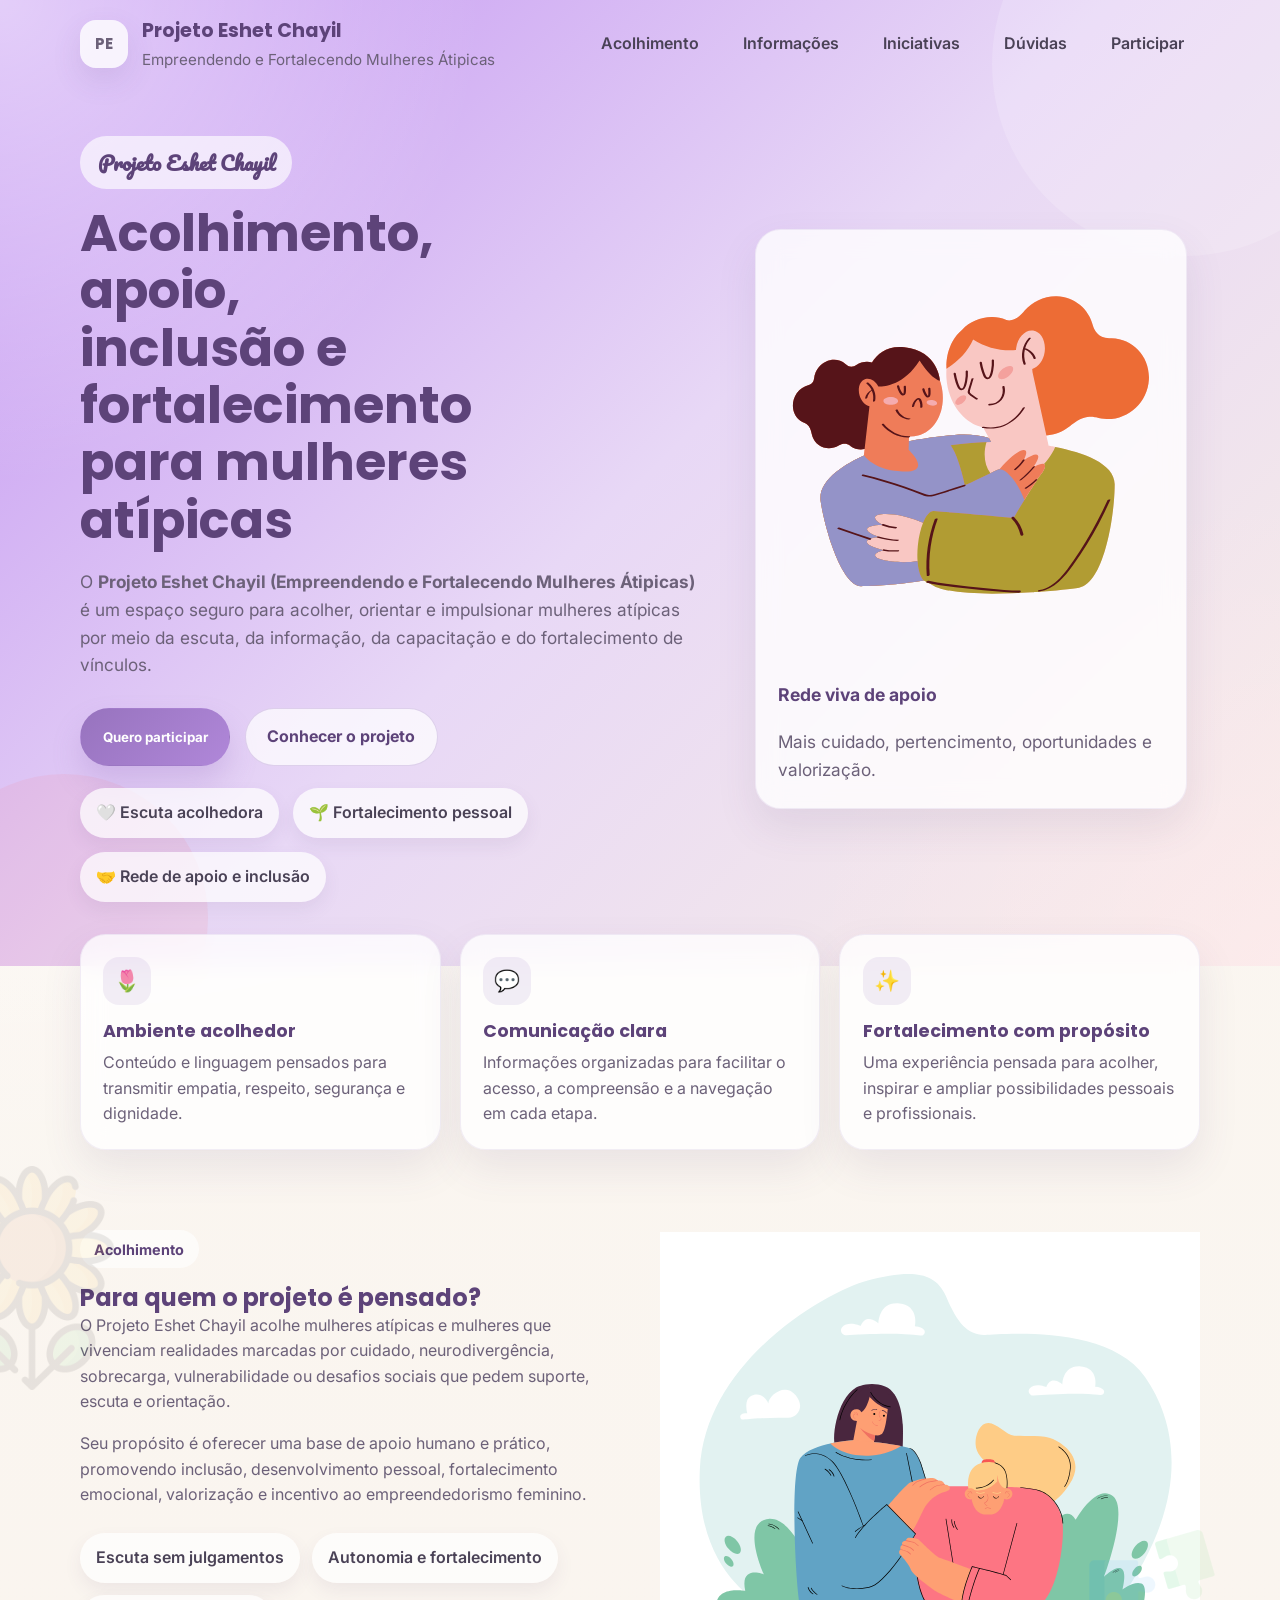
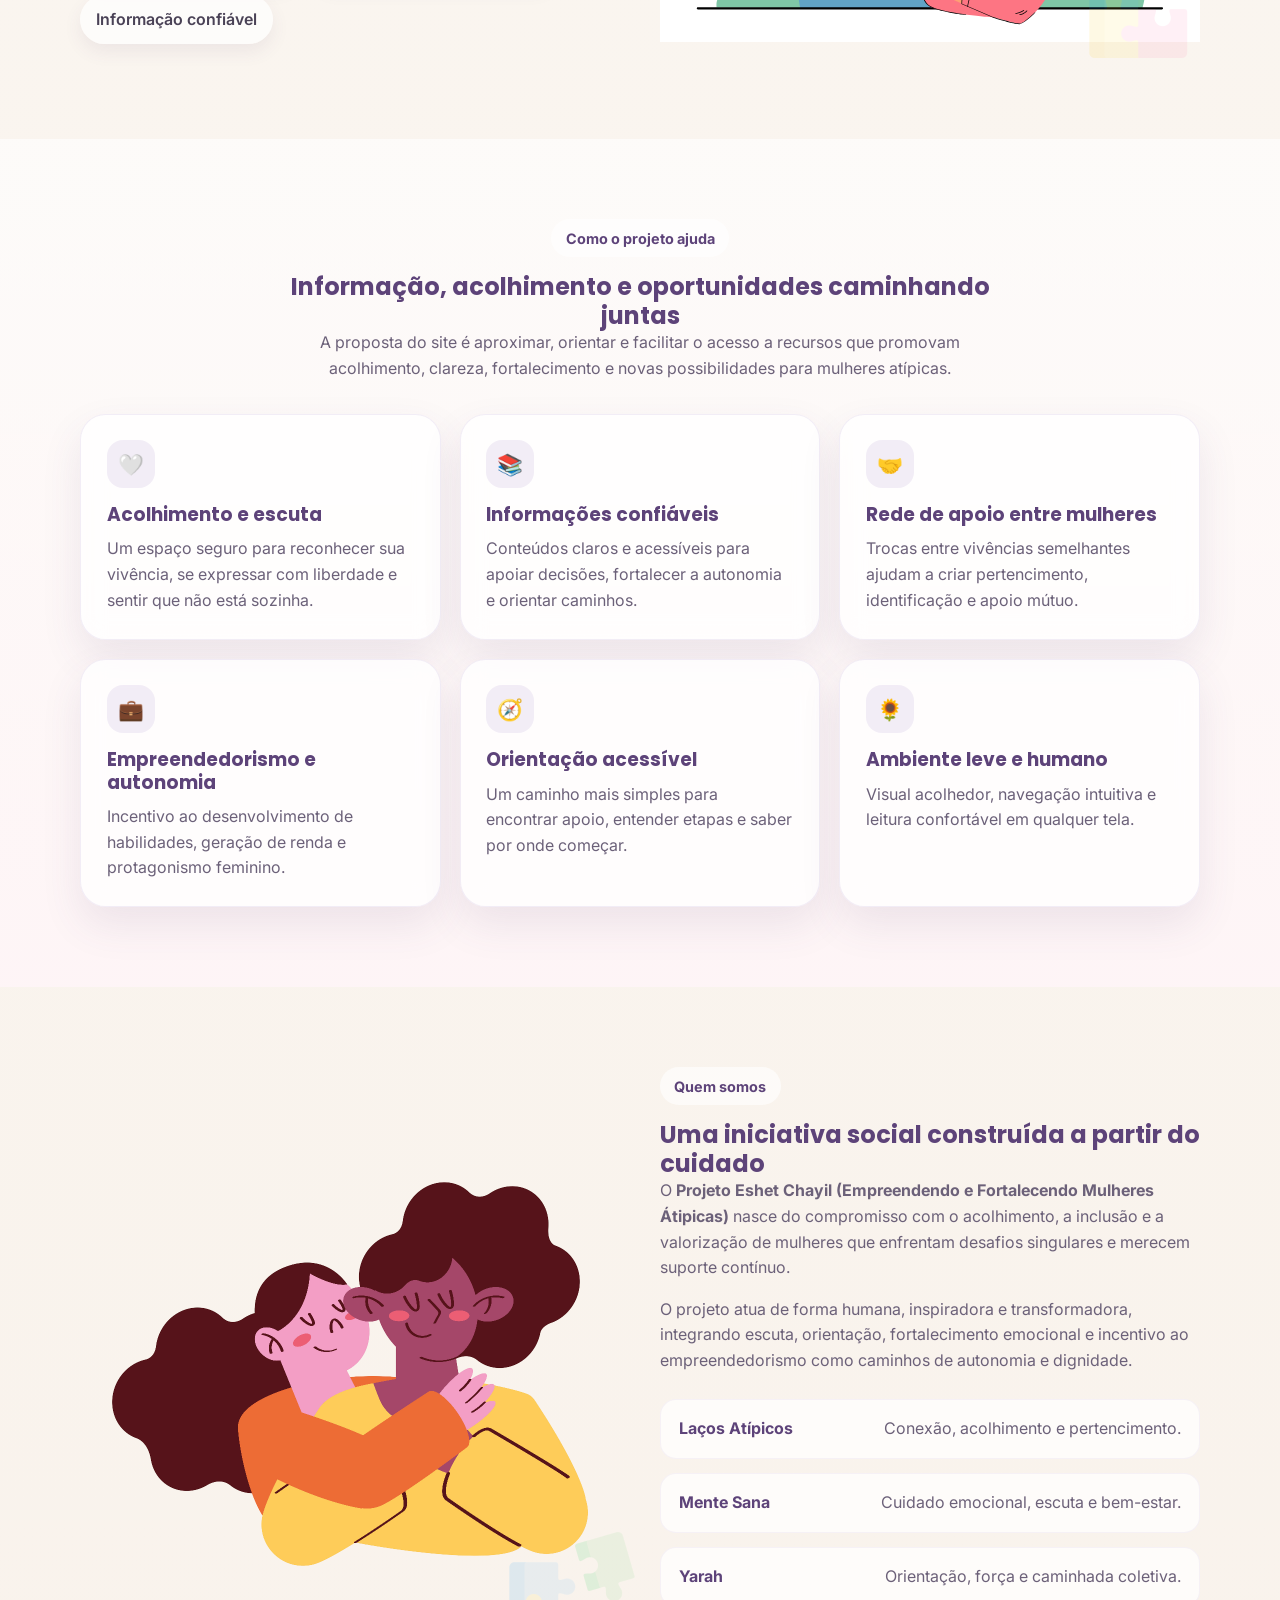
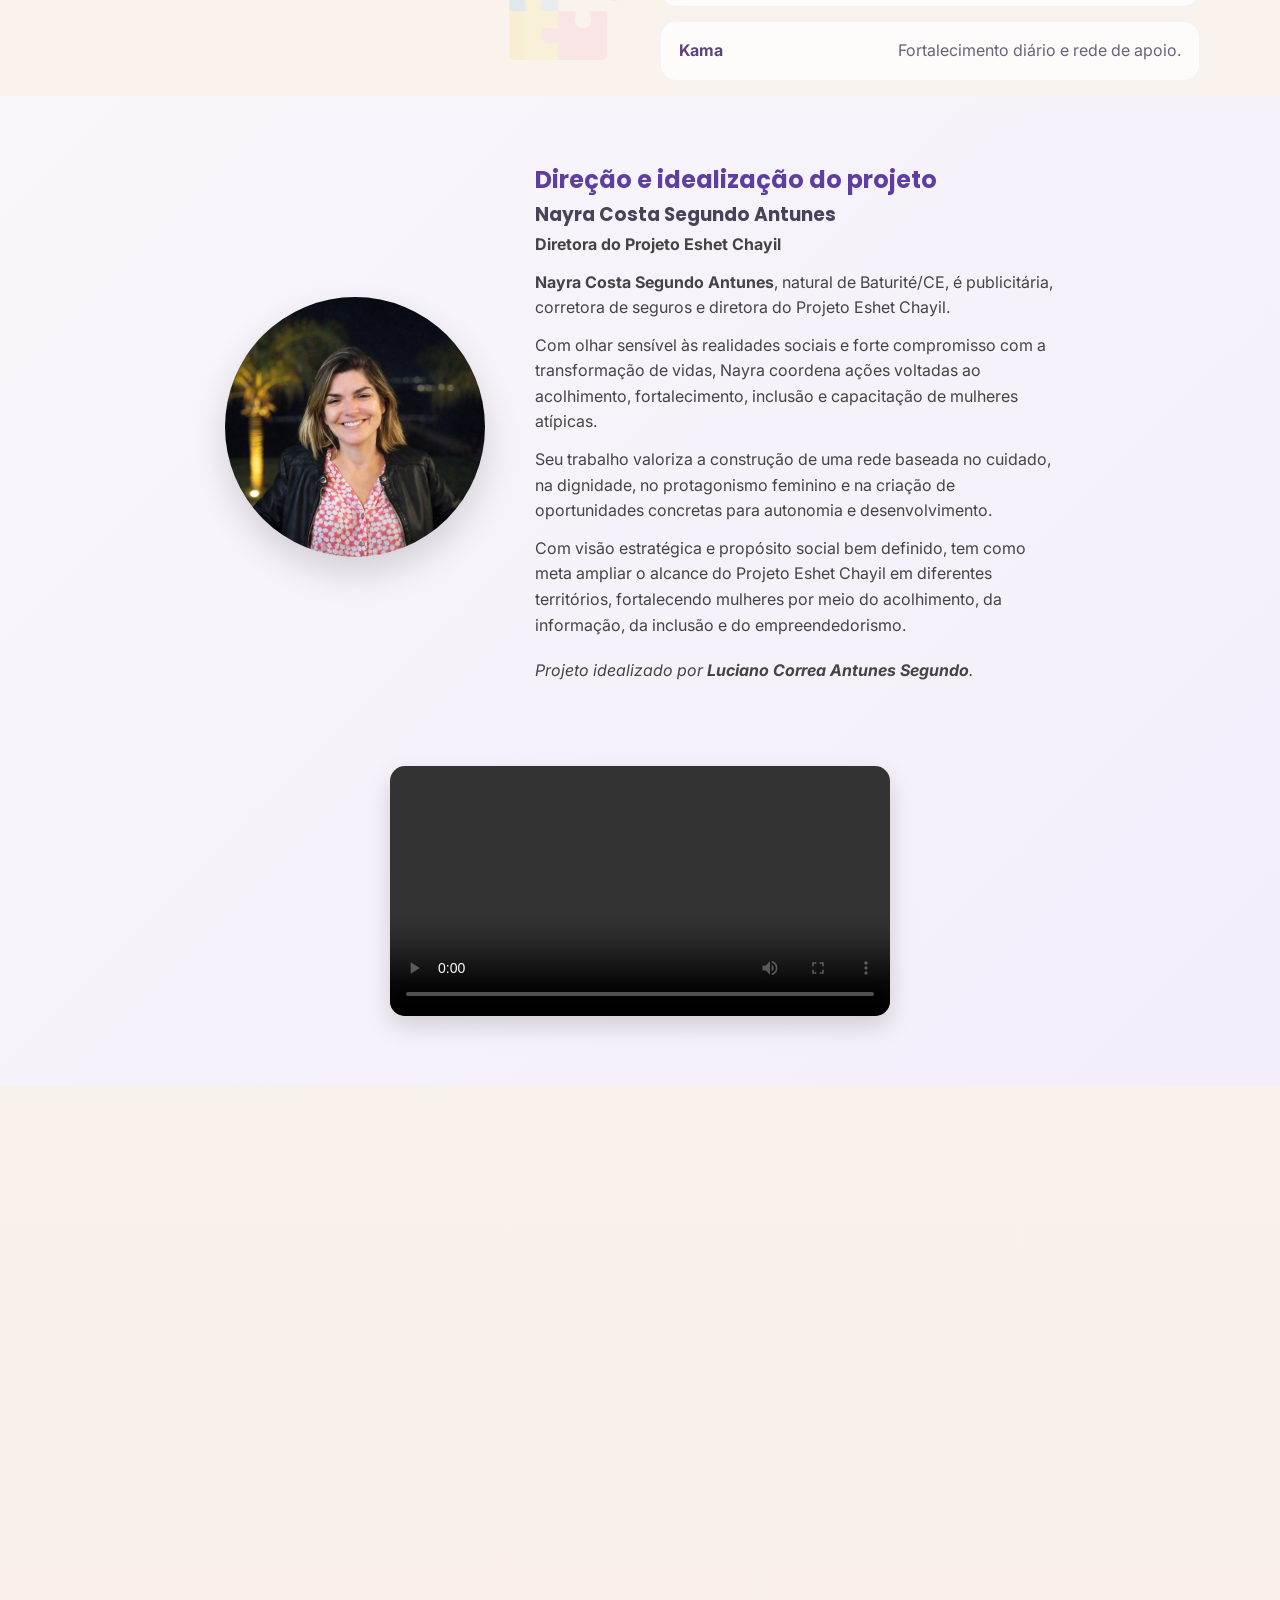
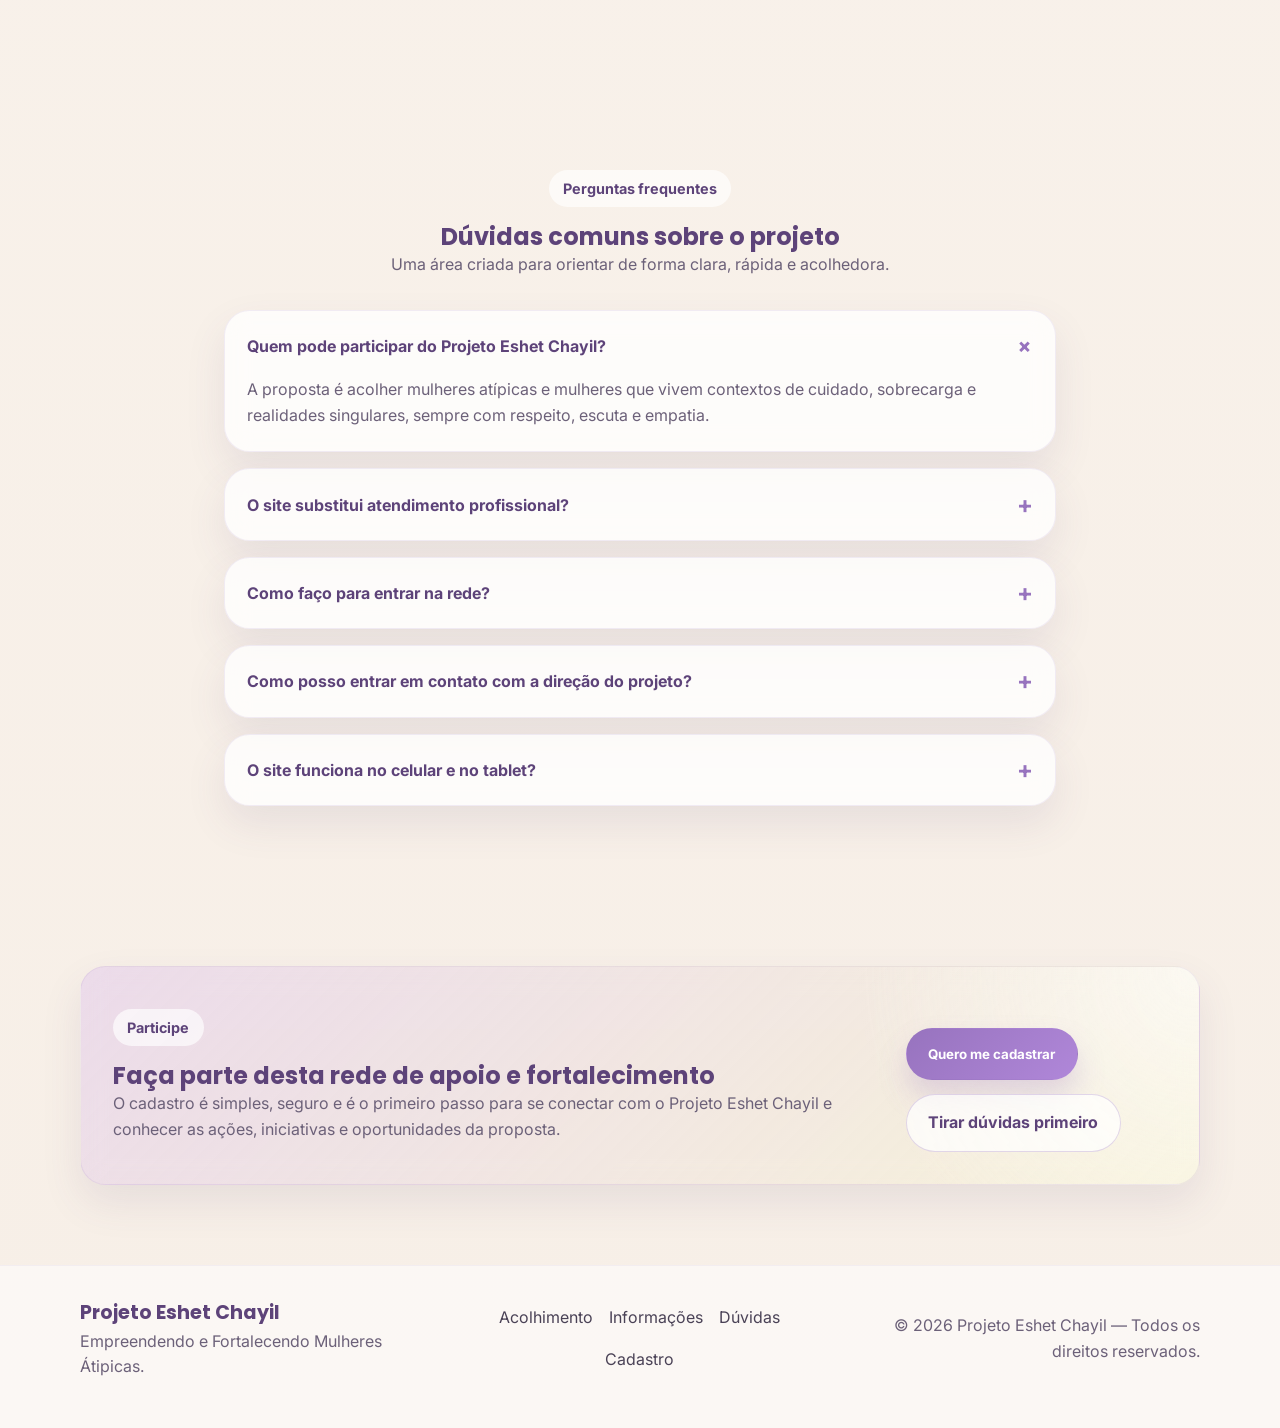
==== index.html @ de751728 "refactor: nome do projeto alterado" ====
<!DOCTYPE html>
<html lang="pt-BR">

<head>
  <link rel="icon" href="./assets/imgs/girassol.png" type="image/png">

  <meta charset="UTF-8">
  <meta name="viewport" content="width=device-width, initial-scale=1.0">
  <meta name="google-site-verification" content="A81vm19K9uEfvv6jjLxypll1h_oK6gmkUa-jKtoMzIo" />
  <meta name="description"
    content="Projeto Eshet Chayil (Empreendendo e Fortalecendo Mulheres Átipicas): acolhimento, apoio, inclusão, fortalecimento e empreendedorismo para mulheres atípicas.">
  <meta name="keywords"
    content="Projeto Eshet Chayil, mulheres atípicas, apoio feminino, acolhimento, inclusão, fortalecimento, empreendedorismo, projeto social, Ceará">
  <meta name="author" content="Projeto Eshet Chayil">
  <meta name="robots" content="index, follow">
  <meta property="og:type" content="website">
  <meta property="og:title" content="Projeto Eshet Chayil | Apoio, acolhimento e fortalecimento">
  <meta property="og:description"
    content="Um projeto social voltado ao acolhimento, apoio, inclusão, valorização e fortalecimento de mulheres atípicas.">
  <meta property="og:locale" content="pt_BR">
  <meta name="twitter:card" content="summary_large_image">
  <meta name="twitter:title" content="Projeto Eshet Chayil">
  <meta name="twitter:description"
    content="Acolhimento, apoio, fortalecimento, empreendedorismo e inclusão para mulheres atípicas.">

  <title>Projeto Eshet Chayil | Empreendendo e Fortalecendo Mulheres Átipicas</title>

  <link rel="stylesheet" href="assets/css/globals.css">
  <link rel="stylesheet" href="assets/css/header.css">
  <link rel="stylesheet" href="assets/css/sections.css">
  <link rel="stylesheet" href="assets/css/faq.css">
  <link rel="stylesheet" href="assets/css/footer.css">
  <link rel="stylesheet" href="assets/css/nayra.css">
  <link rel="stylesheet" href="assets/css/responsive.css">

  <link rel="preconnect" href="https://fonts.googleapis.com">
  <link rel="preconnect" href="https://fonts.gstatic.com" crossorigin>
  <link
    href="https://fonts.googleapis.com/css2?family=Poppins:wght@400;500;600;700&family=Inter:wght@400;500;600;700&display=swap"
    rel="stylesheet">
  <link href="https://fonts.googleapis.com/css2?family=Pacifico&display=swap" rel="stylesheet">
</head>

<body>
  <header class="site-header" id="topo">
    <div class="container header-inner">
      <a href="#topo" class="brand" aria-label="Ir para o início do site Projeto Eshet Chayil">
        <span class="brand-badge">PE</span>
        <div>
          <strong>Projeto Eshet Chayil</strong>
          <span>Empreendendo e Fortalecendo Mulheres Átipicas</span>
        </div>
      </a>

      <button class="menu-toggle" type="button" aria-expanded="false" aria-controls="mobileMenu" id="menuBtn"
        aria-label="Abrir menu principal">
        <span></span>
        <span></span>
        <span></span>
      </button>

      <nav class="menu desktop-menu" id="menu-principal" aria-label="Menu principal">
        <a href="#acolhimento">Acolhimento</a>
        <a href="#informacoes">Informações</a>
        <a href="#projetos">Iniciativas</a>
        <a href="#faq">Dúvidas</a>
        <a href="#cadastro">Participar</a>
      </nav>
    </div>

    <div class="container hero reveal">
      <div class="hero-texto">
        <span class="eyebrow">Projeto Eshet Chayil</span>
        <h1>Acolhimento, apoio, inclusão e fortalecimento para mulheres atípicas</h1>

        <p>
          O <strong>Projeto Eshet Chayil (Empreendendo e Fortalecendo Mulheres Átipicas)</strong>
          é um espaço seguro para acolher, orientar e impulsionar mulheres atípicas por meio da escuta,
          da informação, da capacitação e do fortalecimento de vínculos.
        </p>
        <div class="hero-actions">
          <button type="button" class="btn btn-primary" onclick="link_cadastro()">Quero participar</button>
          <a class="btn btn-secondary" href="#acolhimento">Conhecer o projeto</a>
        </div>

        <ul class="hero-highlights" aria-label="Destaques do Projeto Eshet Chayil">
          <li>🤍 Escuta acolhedora</li>
          <li>🌱 Fortalecimento pessoal</li>
          <li>🤝 Rede de apoio e inclusão</li>
        </ul>
      </div>

      <div class="hero-visual">
        <div class="hero-card soft-card">
          <img src="assets/imgs/imgini1.svg" alt="Ilustração representando acolhimento e apoio entre mulheres">
          <div class="hero-card-content">
            <strong>Rede viva de apoio</strong>
            <p>Mais cuidado, pertencimento, oportunidades e valorização.</p>
          </div>
        </div>
      </div>
    </div>
  </header>

  <main>
    <section class="quick-info reveal">
      <div class="container quick-grid">
        <article class="soft-card quick-item">
          <span class="quick-icon">🌷</span>
          <h2>Ambiente acolhedor</h2>
          <p>Conteúdo e linguagem pensados para transmitir empatia, respeito, segurança e dignidade.</p>
        </article>

        <article class="soft-card quick-item">
          <span class="quick-icon">💬</span>
          <h2>Comunicação clara</h2>
          <p>Informações organizadas para facilitar o acesso, a compreensão e a navegação em cada etapa.</p>
        </article>

        <article class="soft-card quick-item">
          <span class="quick-icon">✨</span>
          <h2>Fortalecimento com propósito</h2>
          <p>Uma experiência pensada para acolher, inspirar e ampliar possibilidades pessoais e profissionais.</p>
        </article>
      </div>
    </section>

    <section class="section section-split reveal" id="acolhimento">
      <div class="container split-layout">
        <div class="texto">
          <span class="section-tag">Acolhimento</span>
          <h2>Para quem o projeto é pensado?</h2>
          <p>
            O Projeto Eshet Chayil acolhe mulheres atípicas e mulheres que vivenciam realidades marcadas por cuidado,
            neurodivergência, sobrecarga, vulnerabilidade ou desafios sociais que pedem suporte, escuta e orientação.
          </p>
          <p>
            Seu propósito é oferecer uma base de apoio humano e prático, promovendo inclusão, desenvolvimento pessoal,
            fortalecimento emocional, valorização e incentivo ao empreendedorismo feminino.
          </p>

          <div class="info-pills">
            <span>Escuta sem julgamentos</span>
            <span>Autonomia e fortalecimento</span>
            <span>Informação confiável</span>
          </div>
        </div>

        <div class="imagem destaque-imagem">
          <img src="assets/imgs/imgini2.svg" alt="Ilustração sobre escuta, acolhimento e apoio emocional">
        </div>
      </div>
    </section>

    <section class="section section-soft reveal" id="informacoes">
      <div class="container">
        <div class="section-heading centralizado">
          <span class="section-tag">Como o projeto ajuda</span>
          <h2>Informação, acolhimento e oportunidades caminhando juntas</h2>
          <p>
            A proposta do site é aproximar, orientar e facilitar o acesso a recursos que promovam acolhimento,
            clareza, fortalecimento e novas possibilidades para mulheres atípicas.
          </p>
        </div>

        <div class="cards-grid support-grid">
          <article class="soft-card support-card">
            <span class="icon-badge">🤍</span>
            <h3>Acolhimento e escuta</h3>
            <p>Um espaço seguro para reconhecer sua vivência, se expressar com liberdade e sentir que não está sozinha.
            </p>
          </article>

          <article class="soft-card support-card">
            <span class="icon-badge">📚</span>
            <h3>Informações confiáveis</h3>
            <p>Conteúdos claros e acessíveis para apoiar decisões, fortalecer a autonomia e orientar caminhos.</p>
          </article>

          <article class="soft-card support-card">
            <span class="icon-badge">🤝</span>
            <h3>Rede de apoio entre mulheres</h3>
            <p>Trocas entre vivências semelhantes ajudam a criar pertencimento, identificação e apoio mútuo.</p>
          </article>

          <article class="soft-card support-card">
            <span class="icon-badge">💼</span>
            <h3>Empreendedorismo e autonomia</h3>
            <p>Incentivo ao desenvolvimento de habilidades, geração de renda e protagonismo feminino.</p>
          </article>

          <article class="soft-card support-card">
            <span class="icon-badge">🧭</span>
            <h3>Orientação acessível</h3>
            <p>Um caminho mais simples para encontrar apoio, entender etapas e saber por onde começar.</p>
          </article>

          <article class="soft-card support-card">
            <span class="icon-badge">🌻</span>
            <h3>Ambiente leve e humano</h3>
            <p>Visual acolhedor, navegação intuitiva e leitura confortável em qualquer tela.</p>
          </article>
        </div>
      </div>
    </section>

    <section class="section reveal" id="projetos">
      <div class="container split-layout reverse-on-tablet">
        <div class="imagem destaque-imagem">
          <img src="assets/imgs/imgini3.png"
            alt="Ilustração representando o Projeto Eshet Chayil e sua rede de acolhimento e fortalecimento">
        </div>

        <div class="texto">
          <span class="section-tag">Quem somos</span>
          <h2>Uma iniciativa social construída a partir do cuidado</h2>
          <p>
            O <strong>Projeto Eshet Chayil (Empreendendo e Fortalecendo Mulheres Átipicas)</strong>
            nasce do compromisso com o acolhimento, a inclusão e a valorização de mulheres que enfrentam desafios
            singulares e merecem suporte contínuo.
          </p>
          <p>
            O projeto atua de forma humana, inspiradora e transformadora, integrando escuta, orientação,
            fortalecimento emocional e incentivo ao empreendedorismo como caminhos de autonomia e dignidade.
          </p>

          <div class="project-list">
            <div class="project-item"><strong>Laços Atípicos</strong><span>Conexão, acolhimento e pertencimento.</span></div>
            <div class="project-item"><strong>Mente Sana</strong><span>Cuidado emocional, escuta e bem-estar.</span></div>
            <div class="project-item"><strong>Yarah</strong><span>Orientação, força e caminhada coletiva.</span></div>
            <div class="project-item"><strong>Kama</strong><span>Fortalecimento diário e rede de apoio.</span></div>
          </div>
        </div>
      </div>

      <section class="sobre-projeto" id="sobre">
        <div class="container-sobre">

          <div class="imagem-sobre">
            <img src="./assets/imgs/retrato_nayra.png" alt="Foto de Nayra Costa - Diretora do Projeto Eshet Chayil">
          </div>

          <div class="texto-sobre">
            <h2>Direção e idealização do projeto</h2>

            <h3>Nayra Costa Segundo Antunes</h3>
            <p class="cargo">Diretora do Projeto Eshet Chayil</p>

            <p>
              <strong>Nayra Costa Segundo Antunes</strong>, natural de Baturité/CE, é publicitária,
              corretora de seguros e diretora do Projeto Eshet Chayil.
            </p>

            <p>
              Com olhar sensível às realidades sociais e forte compromisso com a transformação de vidas,
              Nayra coordena ações voltadas ao acolhimento, fortalecimento, inclusão e capacitação de mulheres atípicas.
            </p>

            <p>
              Seu trabalho valoriza a construção de uma rede baseada no cuidado, na dignidade,
              no protagonismo feminino e na criação de oportunidades concretas para autonomia e desenvolvimento.
            </p>

            <p>
              Com visão estratégica e propósito social bem definido, tem como meta ampliar o alcance do
              Projeto Eshet Chayil em diferentes territórios, fortalecendo mulheres por meio do acolhimento,
              da informação, da inclusão e do empreendedorismo.
            </p>

            <p class="idealizador">
              Projeto idealizado por <strong>Luciano Correa Antunes Segundo</strong>.
            </p>

          </div>

          <video controls class="video-nayra">
            <source src="./assets/videos/video_nadya.mp4" type="video/mp4">
            Seu navegador não suporta vídeo.
          </video>

        </div>
      </section>
    </section>

    <section class="section section-soft reveal" id="recursos">
      <div class="container">
        <div class="section-heading centralizado">
          <span class="section-tag">Recursos</span>
          <h2>Canais úteis dentro do próprio site</h2>
          <p>Organizamos a experiência para facilitar a comunicação, o acolhimento e o acesso rápido às
            informações mais importantes do projeto.</p>
        </div>

        <div class="cards-grid resources-grid">
          <article class="soft-card resource-card">
            <h3>Cadastro simplificado</h3>
            <p>Um caminho mais direto para participar da rede e iniciar sua aproximação com a proposta do projeto.</p>
            <button type="button" class="text-link" onclick="link_cadastro()">Ir para o formulário</button>
          </article>

          <article class="soft-card resource-card">
            <h3>Dúvidas frequentes</h3>
            <p>Respostas rápidas para perguntas que ajudam a entender como o Projeto Eshet Chayil funciona.</p>
            <a class="text-link" href="#faq">Ver perguntas</a>
          </article>

          <article class="soft-card resource-card">
            <h3>Navegação intuitiva</h3>
            <p>Seções bem definidas, leitura confortável e organização pensada para todas as telas.</p>
            <a class="text-link" href="#topo">Voltar ao início</a>
          </article>
        </div>
      </div>
    </section>

    <section class="section faq-section reveal" id="faq">
      <div class="container">
        <div class="section-heading centralizado">
          <span class="section-tag">Perguntas frequentes</span>
          <h2>Dúvidas comuns sobre o projeto</h2>
          <p>Uma área criada para orientar de forma clara, rápida e acolhedora.</p>
        </div>

        <div class="faq-list">
          <article class="faq-item soft-card active">
            <button class="faq-question" type="button">
              <span>Quem pode participar do Projeto Eshet Chayil?</span>
              <span class="faq-symbol">+</span>
            </button>
            <div class="faq-answer">
              <p>A proposta é acolher mulheres atípicas e mulheres que vivem contextos de cuidado, sobrecarga e
                realidades singulares, sempre com respeito, escuta e empatia.</p>
            </div>
          </article>

          <article class="faq-item soft-card">
            <button class="faq-question" type="button">
              <span>O site substitui atendimento profissional?</span>
              <span class="faq-symbol">+</span>
            </button>
            <div class="faq-answer">
              <p>Não. O site funciona como espaço de apoio, comunicação e informação. Quando necessário, o ideal é
                buscar profissionais e serviços especializados.</p>
            </div>
          </article>

          <article class="faq-item soft-card">
            <button class="faq-question" type="button">
              <span>Como faço para entrar na rede?</span>
              <span class="faq-symbol">+</span>
            </button>
            <div class="faq-answer">
              <p>Você pode usar o botão de cadastro disponível no site. O formulário é uma forma simples e segura de
                registrar o interesse em participar.</p>
            </div>
          </article>

          <article class="faq-item soft-card">
            <button class="faq-question" type="button">
              <span>Como posso entrar em contato com a direção do projeto?</span>
              <span class="faq-symbol">+</span>
            </button>
            <div class="faq-answer">
              <p>
                Para obter mais informações sobre o Projeto Eshet Chayil, tirar dúvidas ou conhecer
                melhor as ações desenvolvidas, entre em contato com <strong>Nayra Costa</strong>
                pelo telefone <strong>(61) 99583-5260</strong>.
              </p>
            </div>
          </article>

          <article class="faq-item soft-card">
            <button class="faq-question" type="button">
              <span>O site funciona no celular e no tablet?</span>
              <span class="faq-symbol">+</span>
            </button>
            <div class="faq-answer">
              <p>Sim. A estrutura foi organizada para se adaptar melhor a diferentes tamanhos de tela, com leitura
                confortável e navegação mais prática.</p>
            </div>
          </article>
        </div>
      </div>
    </section>

    <section class="section cta-section reveal" id="cadastro">
      <div class="container cta-box soft-card">
        <div class="cta-texto">
          <span class="section-tag">Participe</span>
          <h2>Faça parte desta rede de apoio e fortalecimento</h2>
          <p>
            O cadastro é simples, seguro e é o primeiro passo para se conectar com o
            Projeto Eshet Chayil e conhecer as ações, iniciativas e oportunidades da proposta.
          </p>
        </div>

        <div class="cta-actions">
          <button type="button" class="btn btn-primary" onclick="link_cadastro()">Quero me cadastrar</button>
          <a href="#faq" class="btn btn-secondary">Tirar dúvidas primeiro</a>
        </div>
      </div>
    </section>
  </main>

  <footer class="site-footer">
    <div class="container footer-content">
      <div>
        <strong>Projeto Eshet Chayil</strong>
        <p>Empreendendo e Fortalecendo Mulheres Átipicas.</p>
      </div>

      <nav class="footer-links" aria-label="Links do rodapé">
        <a href="#acolhimento">Acolhimento</a>
        <a href="#informacoes">Informações</a>
        <a href="#faq">Dúvidas</a>
        <a href="#cadastro">Cadastro</a>
      </nav>

      <p class="footer-copy">
        © <span id="currentYear"></span> Projeto Eshet Chayil — Todos os direitos reservados.
      </p>
    </div>
  </footer>

  <button class="back-to-top" type="button" aria-label="Voltar ao topo">↑</button>

  <div id="mobileMenu" class="mobile-menu" aria-hidden="true">
    <div class="mobile-menu-content">
      <button id="closeMenu" class="close-btn" type="button" aria-label="Fechar menu">&times;</button>

      <a href="#acolhimento">Acolhimento</a>
      <a href="#informacoes">Informações</a>
      <a href="#projetos">Iniciativas</a>
      <a href="#faq">Dúvidas</a>
      <a href="#cadastro">Participar</a>
    </div>
  </div>

  <script src="./assets/js/script_inicial.js"></script>
</body>

</html>
---- assets/css/globals.css ----
* {
  margin: 0;
  padding: 0;
  box-sizing: border-box;
}

:root {
  --roxo-principal: #9773BE;
  --roxo-claro: #c293f2;
  --roxo-escuro: #5d4379;
  --texto-principal: #4a4256;
  --texto-suave: #6c6179;
  --fundo-site: #f8f2ea;
  --destaque-suave: rgba(151, 115, 190, 0.12);
  --borda-suave: rgba(151, 115, 190, 0.12);
  --sombra-suave: 0 18px 40px rgba(93, 67, 121, 0.10);
}

html {
  scroll-behavior: smooth;
}

body {
  font-family: 'Inter', sans-serif;
  font-size: 16px;
  line-height: 1.6;
  color: var(--texto-principal);
  background:
    radial-gradient(circle at top left, rgba(255, 255, 255, 0.85), transparent 20%),
    linear-gradient(180deg, #fbf7f2 0%, #f7efe7 100%);
  min-height: 100vh;
  overflow-x: hidden;
}

img {
  max-width: 100%;
}

h1,
h2,
h3,
h4 {
  font-family: 'Poppins', sans-serif;
  font-weight: 700;
  line-height: 1.2;
}

p {
  font-size: 1rem;
}

a {
  text-decoration: none;
  color: inherit;
}

button {
  cursor: pointer;
  border: none;
  font-family: inherit;
  transition: background-color 0.25s ease, transform 0.18s ease, box-shadow 0.25s ease;
}

button:hover,
a:hover {
  transform: translateY(-1px);
}

button:focus-visible,
a:focus-visible {
  outline: 3px solid rgba(151, 115, 190, 0.28);
  outline-offset: 3px;
}

.container {
  width: min(1120px, calc(100% - 2rem));
  margin: 0 auto;
}

.soft-card {
  background: rgba(255, 255, 255, 0.78);
  border: 1px solid var(--borda-suave);
  border-radius: 1.6rem;
  box-shadow: var(--sombra-suave);
}

.hero p,
.section p,
.quick-item p,
.faq-answer p,
.project-item span,
.site-footer p {
  color: var(--texto-suave);
}

.eyebrow,
.section-tag {
  display: inline-flex;
  align-items: center;
  gap: 0.4rem;
  padding: 0.45rem 0.9rem;
  border-radius: 999px;
  background: rgba(255, 255, 255, 0.65);
  color: var(--roxo-escuro);
  font-weight: 700;
  font-size: 0.9rem;
  margin-bottom: 1rem;
}

.eyebrow {
  font-family: 'Pacifico', cursive;
  font-size: 1.25rem;
  padding: 0.65rem 1.1rem;
}

.btn {
  display: inline-flex;
  align-items: center;
  justify-content: center;
  padding: 0.95rem 1.35rem;
  border-radius: 999px;
  font-weight: 700;
  border: 1px solid transparent;
  min-height: 3.25rem;
}

.btn-primary {
  background: linear-gradient(135deg, #9773be, #b087d9);
  color: #fff;
  box-shadow: 0 16px 28px rgba(151, 115, 190, 0.25);
}

.btn-primary:hover,
.btn-primary:focus-visible {
  transform: translateY(-2px);
  box-shadow: 0 18px 34px rgba(151, 115, 190, 0.32);
}

.btn-secondary {
  border-color: rgba(151, 115, 190, 0.28);
  background: rgba(255, 255, 255, 0.72);
  color: var(--roxo-escuro);
}

.back-to-top {
  position: fixed;
  right: 1.15rem;
  bottom: 1.15rem;
  width: 3rem;
  height: 3rem;
  border-radius: 999px;
  background: var(--roxo-principal);
  color: #fff;
  font-size: 1.2rem;
  box-shadow: 0 15px 30px rgba(151, 115, 190, 0.3);
  opacity: 0;
  visibility: hidden;
  transform: translateY(8px);
  transition: opacity 0.25s ease, transform 0.25s ease, visibility 0.25s ease;
  z-index: 20;
}

.back-to-top.visible {
  opacity: 1;
  visibility: visible;
  transform: translateY(0);
}

.reveal {
  opacity: 0;
  transform: translateY(24px);
  transition: opacity 0.7s ease, transform 0.7s ease;
}

.reveal.visible {
  opacity: 1;
  transform: translateY(0);
}
---- assets/css/header.css ----
.site-header {
  position: relative;
  overflow: hidden;
  padding: 1rem 0 4rem;
  background:
    radial-gradient(circle at top left, rgba(255, 255, 255, 0.55), transparent 30%),
    radial-gradient(circle at bottom right, rgba(255, 231, 240, 0.55), transparent 30%),
    linear-gradient(135deg, #c293f2 0%, #e8d8f6 50%, #f8efe5 100%);
}

.site-header::before,
.site-header::after {
  content: "";
  position: absolute;
  border-radius: 50%;
  pointer-events: none;
}

.site-header::before {
  width: 24rem;
  height: 24rem;
  top: -8rem;
  right: -6rem;
  background: rgba(255, 255, 255, 0.16);
}

.site-header::after {
  width: 18rem;
  height: 18rem;
  left: -5rem;
  bottom: -6rem;
  background: rgba(240, 122, 137, 0.12);
}

.header-inner {
  display: flex;
  align-items: center;
  justify-content: space-between;
  gap: 1rem;
  position: relative;
  z-index: 2;
}

.brand {
  display: inline-flex;
  align-items: center;
  gap: 0.9rem;
}

.brand-badge {
  width: 3rem;
  height: 3rem;
  display: grid;
  place-items: center;
  border-radius: 1rem;
  background: rgba(255, 255, 255, 0.8);
  color: var(--roxo-principal);
  font-family: 'Poppins', sans-serif;
  font-weight: 700;
  font-size: 1.35rem;
  box-shadow: 0 12px 30px rgba(94, 62, 131, 0.12);
}

.brand strong {
  display: block;
  font-family: 'Poppins', sans-serif;
  font-size: 1.2rem;
  color: var(--roxo-escuro);
}

.brand span {
  color: var(--texto-suave);
  font-size: 0.95rem;
}

.menu {
  display: flex;
  align-items: center;
  gap: 0.75rem;
}

.menu a {
  padding: 0.85rem 1rem;
  border-radius: 999px;
  color: var(--texto-principal);
  font-weight: 600;
  transition: transform 0.2s ease, background-color 0.25s ease, color 0.25s ease;
}

.menu a:hover,
.menu a:focus-visible {
  transform: translateY(-2px);
  background: rgba(255, 255, 255, 0.55);
}

.menu-cta {
  background: var(--roxo-principal);
  color: #fff !important;
  box-shadow: 0 12px 30px rgba(151, 115, 190, 0.28);
}

.menu-toggle {
  display: none;
  width: 3rem;
  height: 3rem;
  border-radius: 0.95rem;
  background: rgba(255, 255, 255, 0.8);
  box-shadow: 0 10px 24px rgba(74, 50, 109, 0.12);
  align-items: center;
  justify-content: center;
  gap: 0.25rem;
  flex-direction: column;
}

.menu-toggle span {
  width: 1.3rem;
  height: 2px;
  background: var(--roxo-escuro);
  border-radius: 999px;
  transition: transform 0.2s ease, opacity 0.2s ease;
}

.mobile-menu {
  position: fixed;
  inset: 0;
  background: rgba(35, 22, 53, 0.55);
  backdrop-filter: blur(6px);
  display: none;
  align-items: center;
  justify-content: center;
  padding: 1.25rem;
  z-index: 9999;
}

.mobile-menu.active {
  display: flex;
}

.mobile-menu-content {
  position: relative;
  width: min(100%, 22rem);
  background: #fff;
  border-radius: 1.4rem;
  padding: 3.8rem 1.4rem 1.6rem;
  text-align: center;
  box-shadow: 0 24px 48px rgba(57, 33, 87, 0.22);
  animation: fadeInMenu 0.25s ease;
}

.mobile-menu-content a {
  display: block;
  margin: 0.45rem 0;
  padding: 0.95rem 1rem;
  border-radius: 999px;
  font-size: 1rem;
  font-weight: 600;
  color: var(--texto-principal);
  text-decoration: none;
  background: rgba(151, 115, 190, 0.08);
}

.mobile-menu-content a:hover {
  background: rgba(151, 115, 190, 0.16);
}

.close-btn {
  position: absolute;
  top: 0.9rem;
  right: 1rem;
  width: 2.4rem;
  height: 2.4rem;
  border-radius: 999px;
  border: none;
  background: rgba(151, 115, 190, 0.12);
  color: var(--roxo-escuro);
  font-size: 1.6rem;
  cursor: pointer;
}

@keyframes fadeInMenu {
  from {
    opacity: 0;
    transform: translateY(10px) scale(0.96);
  }
  to {
    opacity: 1;
    transform: translateY(0) scale(1);
  }
}
---- assets/css/sections.css ----
.hero {
  display: grid;
  grid-template-columns: minmax(0, 1.15fr) minmax(280px, 0.85fr);
  gap: 2.5rem;
  align-items: center;
  position: relative;
  z-index: 2;
  padding-top: 4rem;
}

.hero h1 {
  font-size: clamp(2.1rem, 4vw, 4.3rem);
  line-height: 1.12;
  color: var(--roxo-escuro);
  max-width: 12ch;
}

.hero p {
  max-width: 60ch;
  font-size: 1.08rem;
  margin-top: 1.2rem;
}

.hero-actions,
.cta-actions {
  display: flex;
  flex-wrap: wrap;
  gap: 0.9rem;
  margin-top: 1.8rem;
}

.hero-highlights {
  display: flex;
  flex-wrap: wrap;
  gap: 0.9rem;
  margin-top: 1.4rem;
  list-style: none;
}

.hero-highlights li,
.info-pills span {
  background: rgba(255, 255, 255, 0.72);
  color: var(--texto-principal);
  padding: 0.75rem 1rem;
  border-radius: 999px;
  font-weight: 600;
  box-shadow: 0 8px 18px rgba(92, 68, 117, 0.08);
}

.hero-visual {
  display: flex;
  justify-content: center;
}

.hero-card {
  width: min(100%, 27rem);
  overflow: hidden;
}

.hero-card img,
.destaque-imagem img {
  width: 100%;
  display: block;
}

.hero-card-content {
  padding: 1.3rem 1.4rem 1.5rem;
}

.hero-card-content strong {
  display: block;
  font-size: 1.1rem;
  color: var(--roxo-escuro);
  margin-bottom: 0.4rem;
}

.quick-info {
  margin-top: -2rem;
  position: relative;
  z-index: 3;
}

.quick-grid,
.cards-grid {
  display: grid;
  gap: 1.2rem;
}

.quick-grid {
  grid-template-columns: repeat(3, 1fr);
}

.quick-item,
.support-card,
.resource-card,
.faq-item,
.cta-box,
.hero-card {
  backdrop-filter: blur(12px);
}

.quick-item {
  padding: 1.4rem;
}

.quick-icon,
.icon-badge {
  width: 3rem;
  height: 3rem;
  display: grid;
  place-items: center;
  border-radius: 1rem;
  background: var(--destaque-suave);
  font-size: 1.3rem;
  margin-bottom: 1rem;
}

.quick-item h2,
.section h2,
.section-heading h2,
.cta-texto h2 {
  color: var(--roxo-escuro);
}

.quick-item h2 {
  font-size: 1.1rem;
  margin-bottom: 0.5rem;
}

.section {
  padding: 5rem 0;
}

.section-soft {
  background: linear-gradient(180deg, rgba(255, 255, 255, 0.62), rgba(255, 245, 248, 0.85));
}

.section-split {
  position: relative;
}

.section-split::before {
  content: "";
  position: absolute;
  width: 14rem;
  height: 14rem;
  left: -5rem;
  top: 1rem;
  background: url("../imgs/girassol.png") no-repeat center/contain;
  opacity: 0.08;
  pointer-events: none;
}

.split-layout {
  display: grid;
  grid-template-columns: repeat(2, minmax(0, 1fr));
  gap: 2.5rem;
  align-items: center;
  padding-bottom: 15px;
}

.texto p + p {
  margin-top: 1rem;
}

.info-pills {
  display: flex;
  flex-wrap: wrap;
  gap: 0.75rem;
  margin-top: 1.6rem;
}

.destaque-imagem {
  position: relative;
}

.destaque-imagem::after {
  content: "";
  position: absolute;
  right: -1rem;
  bottom: -1rem;
  width: 8rem;
  height: 8rem;
  background: url("../imgs/puzzle.png") no-repeat center/contain;
  opacity: 0.1;
  pointer-events: none;
}

.section-heading {
  margin-bottom: 2rem;
}

.centralizado {
  text-align: center;
  max-width: 44rem;
  margin-inline: auto;
}

.support-grid {
  grid-template-columns: repeat(3, 1fr);
}

.support-card,
.resource-card {
  padding: 1.6rem;
}

.support-card h3,
.resource-card h3,
.project-item strong {
  color: var(--roxo-escuro);
}

.support-card p,
.resource-card p {
  margin-top: 0.6rem;
}

.project-list {
  display: grid;
  gap: 0.9rem;
  margin-top: 1.6rem;
}

.project-item {
  display: flex;
  align-items: center;
  justify-content: space-between;
  gap: 1rem;
  padding: 1rem 1.1rem;
  border-radius: 1rem;
  background: rgba(255, 255, 255, 0.72);
  border: 1px solid rgba(151, 115, 190, 0.08);
}

.resources-grid {
  grid-template-columns: repeat(3, 1fr);
}

.text-link {
  background: transparent;
  padding: 0;
  margin-top: 1rem;
  color: var(--roxo-principal);
  font-weight: 700;
  justify-content: flex-start;
}

.cta-box {
  display: flex;
  align-items: center;
  justify-content: space-between;
  gap: 2rem;
  padding: 2rem;
  background:
    radial-gradient(circle at top right, rgba(255, 255, 255, 0.6), transparent 30%),
    linear-gradient(135deg, rgba(194, 147, 242, 0.22), rgba(248, 246, 206, 0.5));
}
---- assets/css/faq.css ----
.faq-list {
  display: grid;
  gap: 1rem;
  max-width: 52rem;
  margin: 0 auto;
}

.faq-item {
  padding: 0.25rem;
}

.faq-question {
  width: 100%;
  background: transparent;
  padding: 1.2rem 1.1rem;
  display: flex;
  align-items: center;
  justify-content: space-between;
  gap: 1rem;
  text-align: left;
  font-size: 1rem;
  font-weight: 700;
  color: var(--roxo-escuro);
}

.faq-symbol {
  font-size: 1.5rem;
  line-height: 1;
  color: var(--roxo-principal);
}

.faq-answer {
  display: grid;
  grid-template-rows: 0fr;
  transition: grid-template-rows 0.28s ease;
}

.faq-answer p {
  overflow: hidden;
  padding: 0 1.1rem 0;
}

.faq-item.active .faq-answer {
  grid-template-rows: 1fr;
}

.faq-item.active .faq-answer p {
  padding-bottom: 1.2rem;
}

.faq-item.active .faq-symbol {
  transform: rotate(45deg);
}
---- assets/css/footer.css ----
.site-footer {
  padding: 2rem 0 3rem;
  background: rgba(255, 255, 255, 0.55);
  border-top: 1px solid rgba(151, 115, 190, 0.08);
}

.site-footer strong {
  display: block;
  font-family: 'Poppins', sans-serif;
  font-size: 1.2rem;
  color: var(--roxo-escuro);
}

.footer-content {
  display: grid;
  grid-template-columns: repeat(3, minmax(0, 1fr));
  gap: 1rem;
  align-items: center;
}

.footer-links {
  display: flex;
  justify-content: center;
  flex-wrap: wrap;
  gap: 1rem;
}

.footer-copy {
  text-align: right;
}
---- assets/css/nayra.css ----
.sobre-projeto {
  padding: 70px 20px;
  background: linear-gradient(135deg, #f9f6fc, #f3eef9);
}

.container-sobre {
  display: flex;
  align-items: center;
  justify-content: center;
  gap: 50px;
  max-width: 1100px;
  margin: 0 auto;
  flex-wrap: wrap;
}

.imagem-sobre img {
  width: 260px;
  height: 260px;
  object-fit: cover;
  border-radius: 50%;
  box-shadow: 0 15px 35px rgba(0,0,0,0.15);
  transition: transform 0.3s ease;
}

.imagem-sobre img:hover {
  transform: scale(1.05);
}

.texto-sobre {
  max-width: 520px;
}

.texto-sobre h2 {
  margin-bottom: 10px;
  color: #5e3ea1;
}

.texto-sobre h3 {
  margin-bottom: 5px;
}

.cargo {
  color: #8b6ccf;
  font-weight: bold;
  margin-bottom: 20px;
}

.texto-sobre p {
  margin-bottom: 12px;
  line-height: 1.6;
  color: #444;
}

.idealizador {
  margin-top: 20px;
  font-style: italic;
  color: #666;
}

.video-nayra {
  width: 100%;
  max-width: 500px;
  border-radius: 15px;
  margin-top: 20px;
  box-shadow: 0 10px 25px rgba(0,0,0,0.15);
}
---- assets/css/responsive.css ----
@media (max-width: 1100px) {
  .hero,
  .split-layout,
  .footer-content,
  .cta-box {
    grid-template-columns: 1fr;
    padding-bottom: 15px;
  }

  .quick-grid,
  .support-grid,
  .resources-grid {
    grid-template-columns: repeat(2, 1fr);
  }

  .footer-copy,
  .footer-links {
    text-align: left;
    justify-content: flex-start;
  }
}

@media (max-width: 860px) {
  .menu-toggle {
    display: inline-flex;
  }

  .desktop-menu {
    display: none;
  }

  .hero {
    padding-top: 3rem;
  }

  .hero h1 {
    max-width: 100%;
  }

  .reverse-on-tablet .imagem {
    order: -1;
  }
}

@media (max-width: 768px) {
  .container-sobre {
    flex-direction: column;
    text-align: center;
  }

  .imagem-sobre img {
    width: 200px;
    height: 200px;
  }
}

@media (max-width: 640px) {
  .site-header {
    padding-bottom: 3rem;
  }

  .header-inner {
    gap: 0.75rem;
  }

  .brand {
    max-width: calc(100% - 4rem);
  }

  .brand span {
    font-size: 0.82rem;
  }

  .quick-grid,
  .support-grid,
  .resources-grid {
    grid-template-columns: 1fr;
  }

  .hero-actions,
  .cta-actions {
    flex-direction: column;
  }

  .btn {
    width: 100%;
  }

  .project-item,
  .cta-box {
    flex-direction: column;
    align-items: flex-start;
  }

  .faq-question {
    font-size: 0.95rem;
  }
}

@media (prefers-reduced-motion: reduce) {
  html {
    scroll-behavior: auto;
  }

  *,
  *::before,
  *::after {
    animation: none !important;
    transition: none !important;
  }

  .reveal {
    opacity: 1;
    transform: none;
  }
}
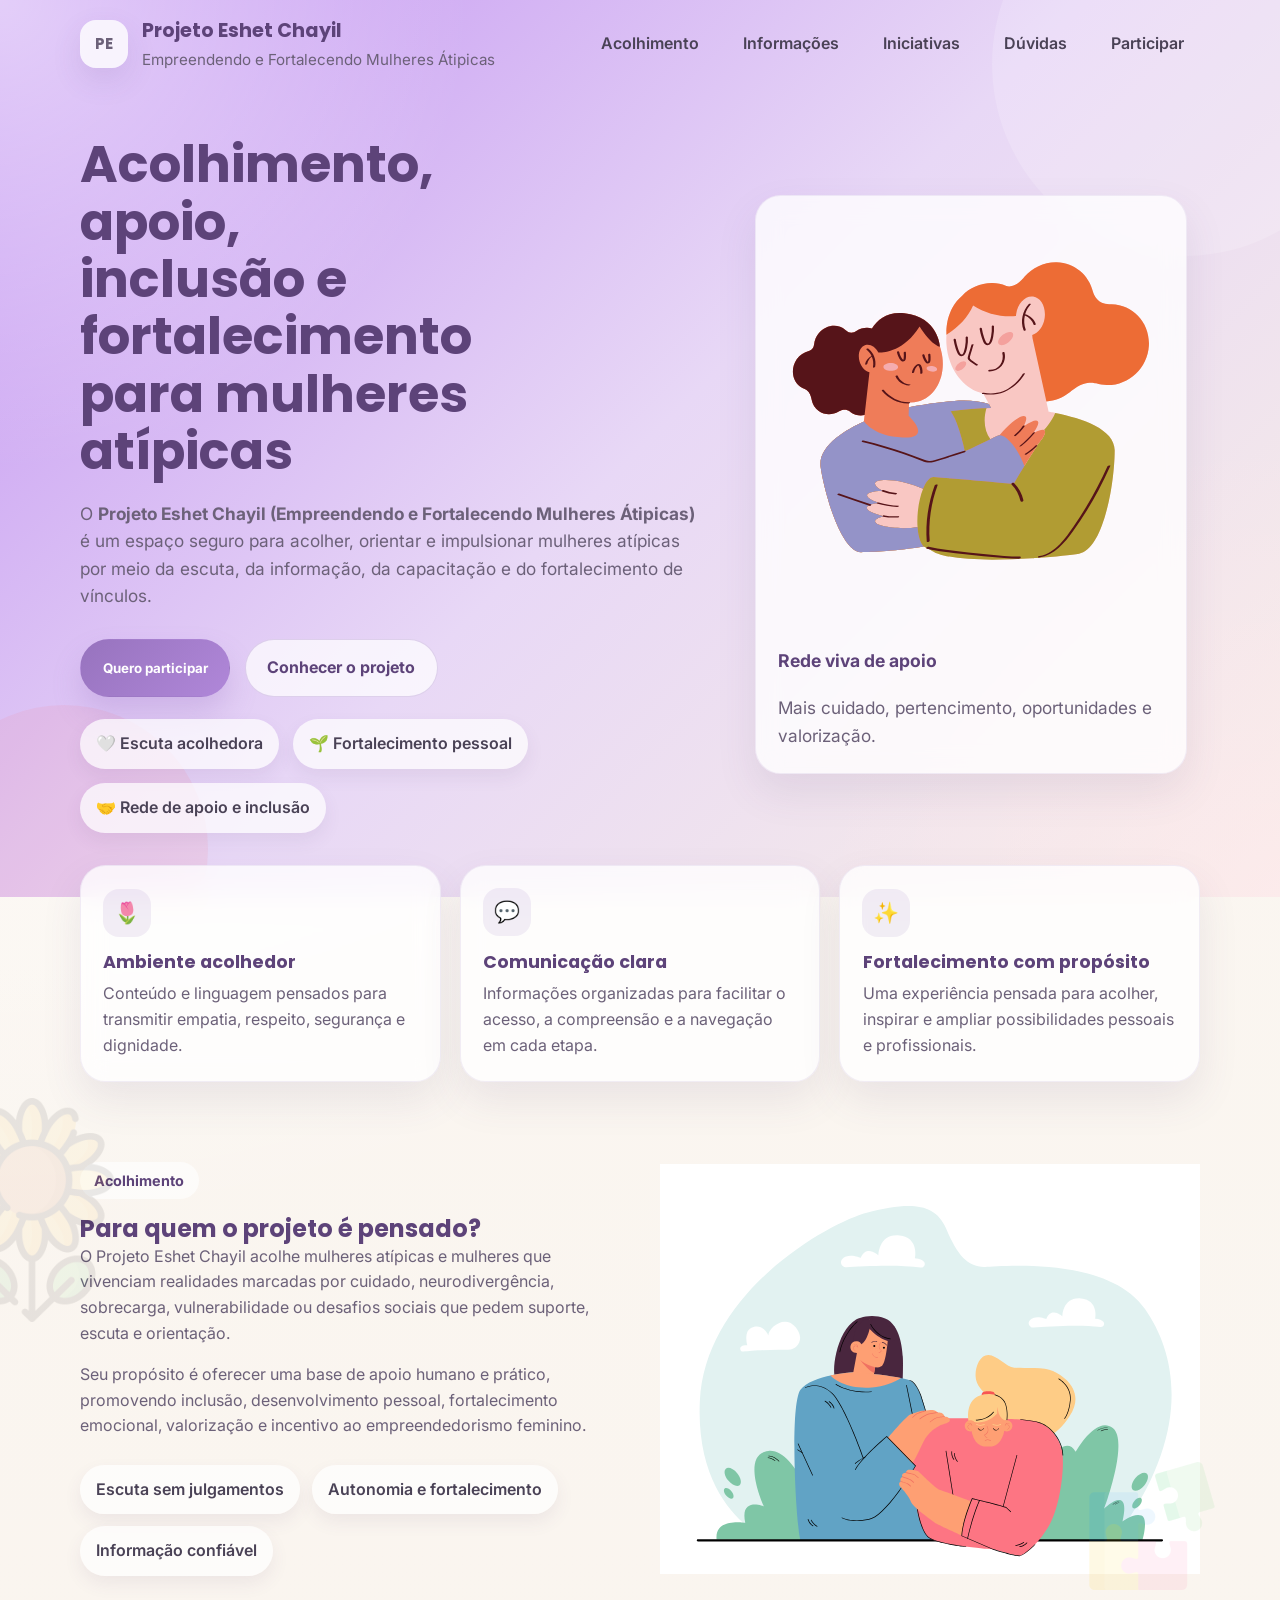
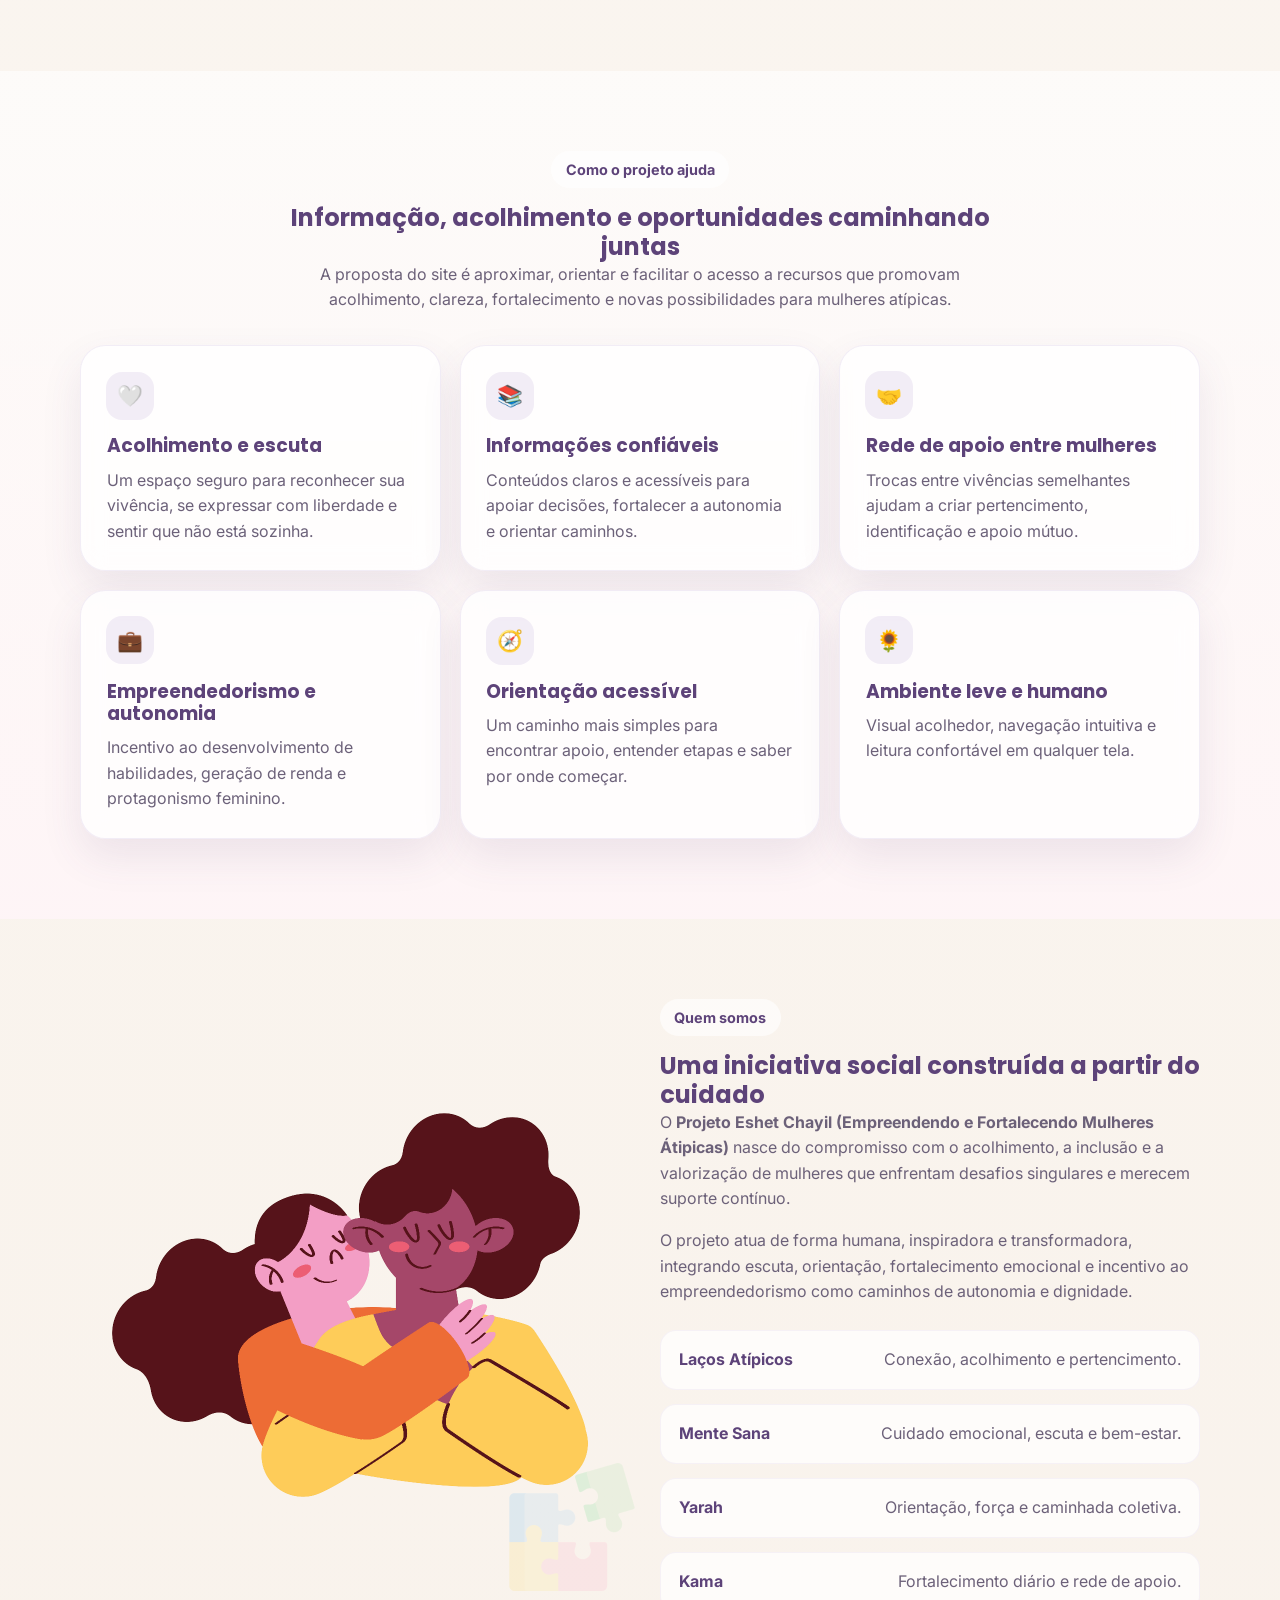
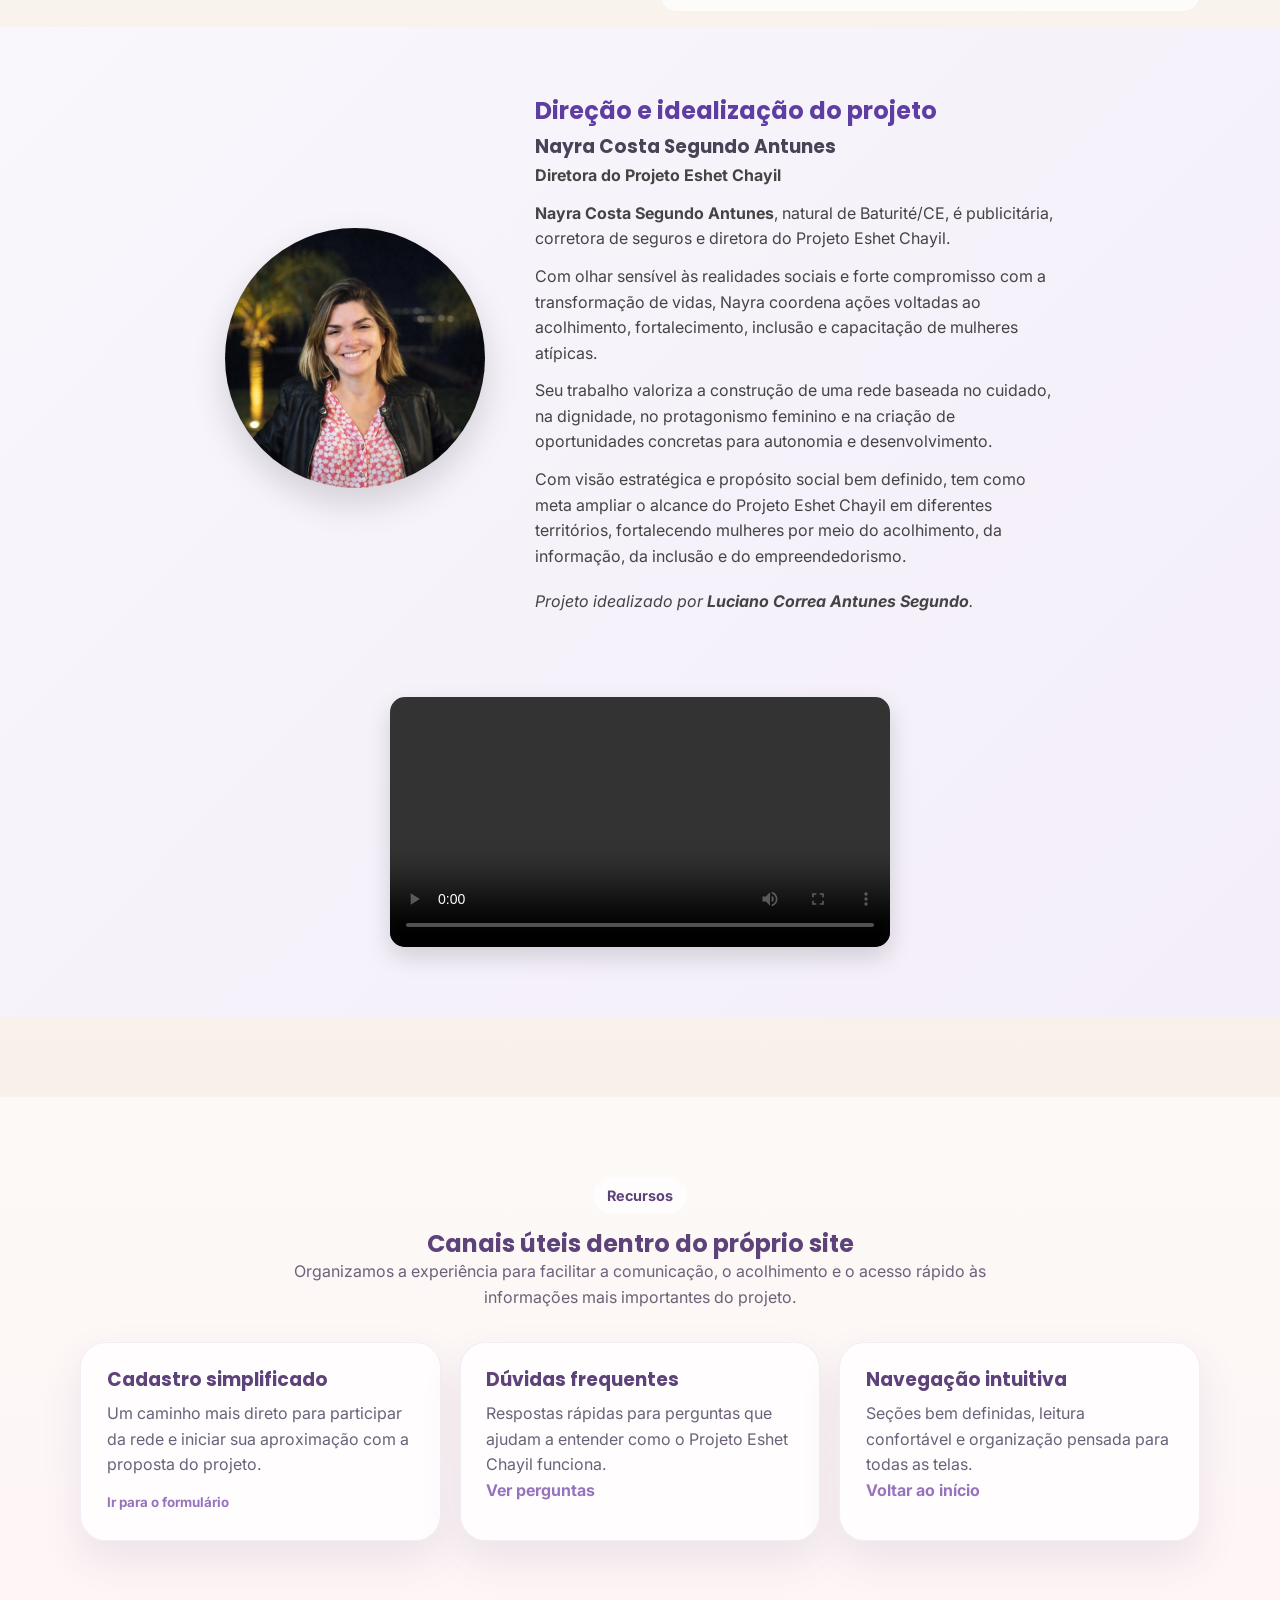
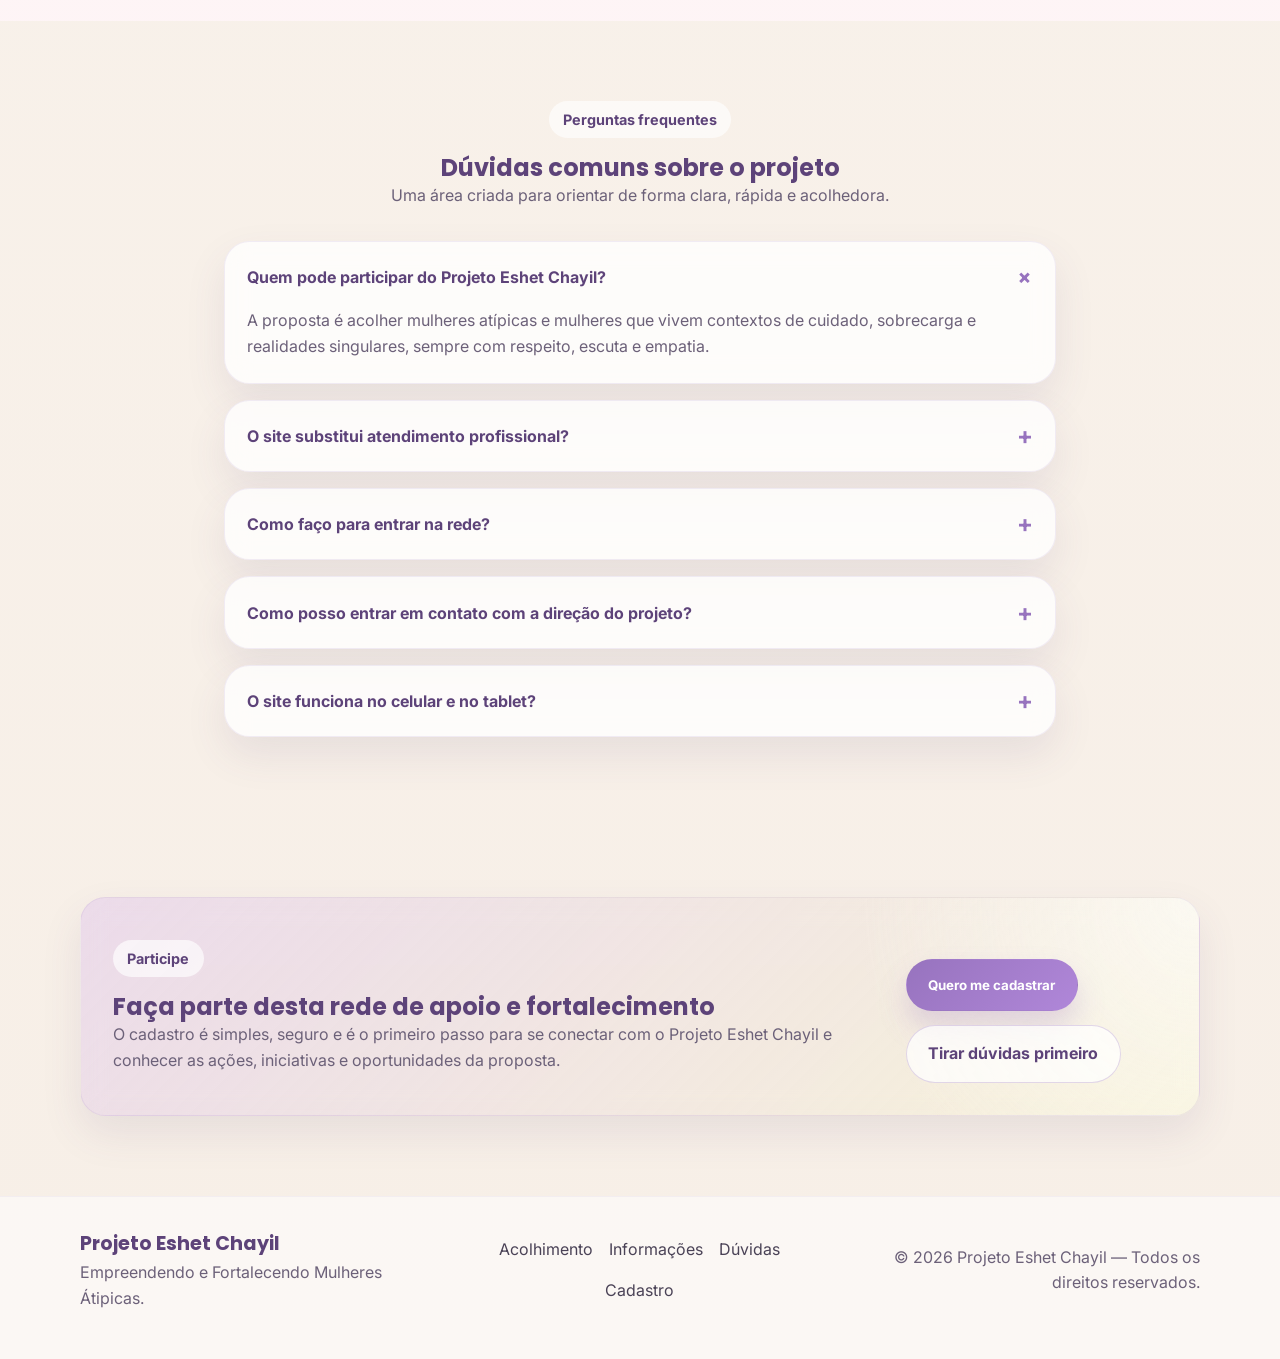
==== commit 3367e7e3: "refactor: rm eyebrow" ====
--- a/index.html
+++ b/index.html
@@ -70,7 +70,7 @@
 
     <div class="container hero reveal">
       <div class="hero-texto">
-        <span class="eyebrow">Projeto Eshet Chayil</span>
+        <!-- <span class="eyebrow">Projeto Eshet Chayil</span> -->
         <h1>Acolhimento, apoio, inclusão e fortalecimento para mulheres atípicas</h1>
 
         <p>
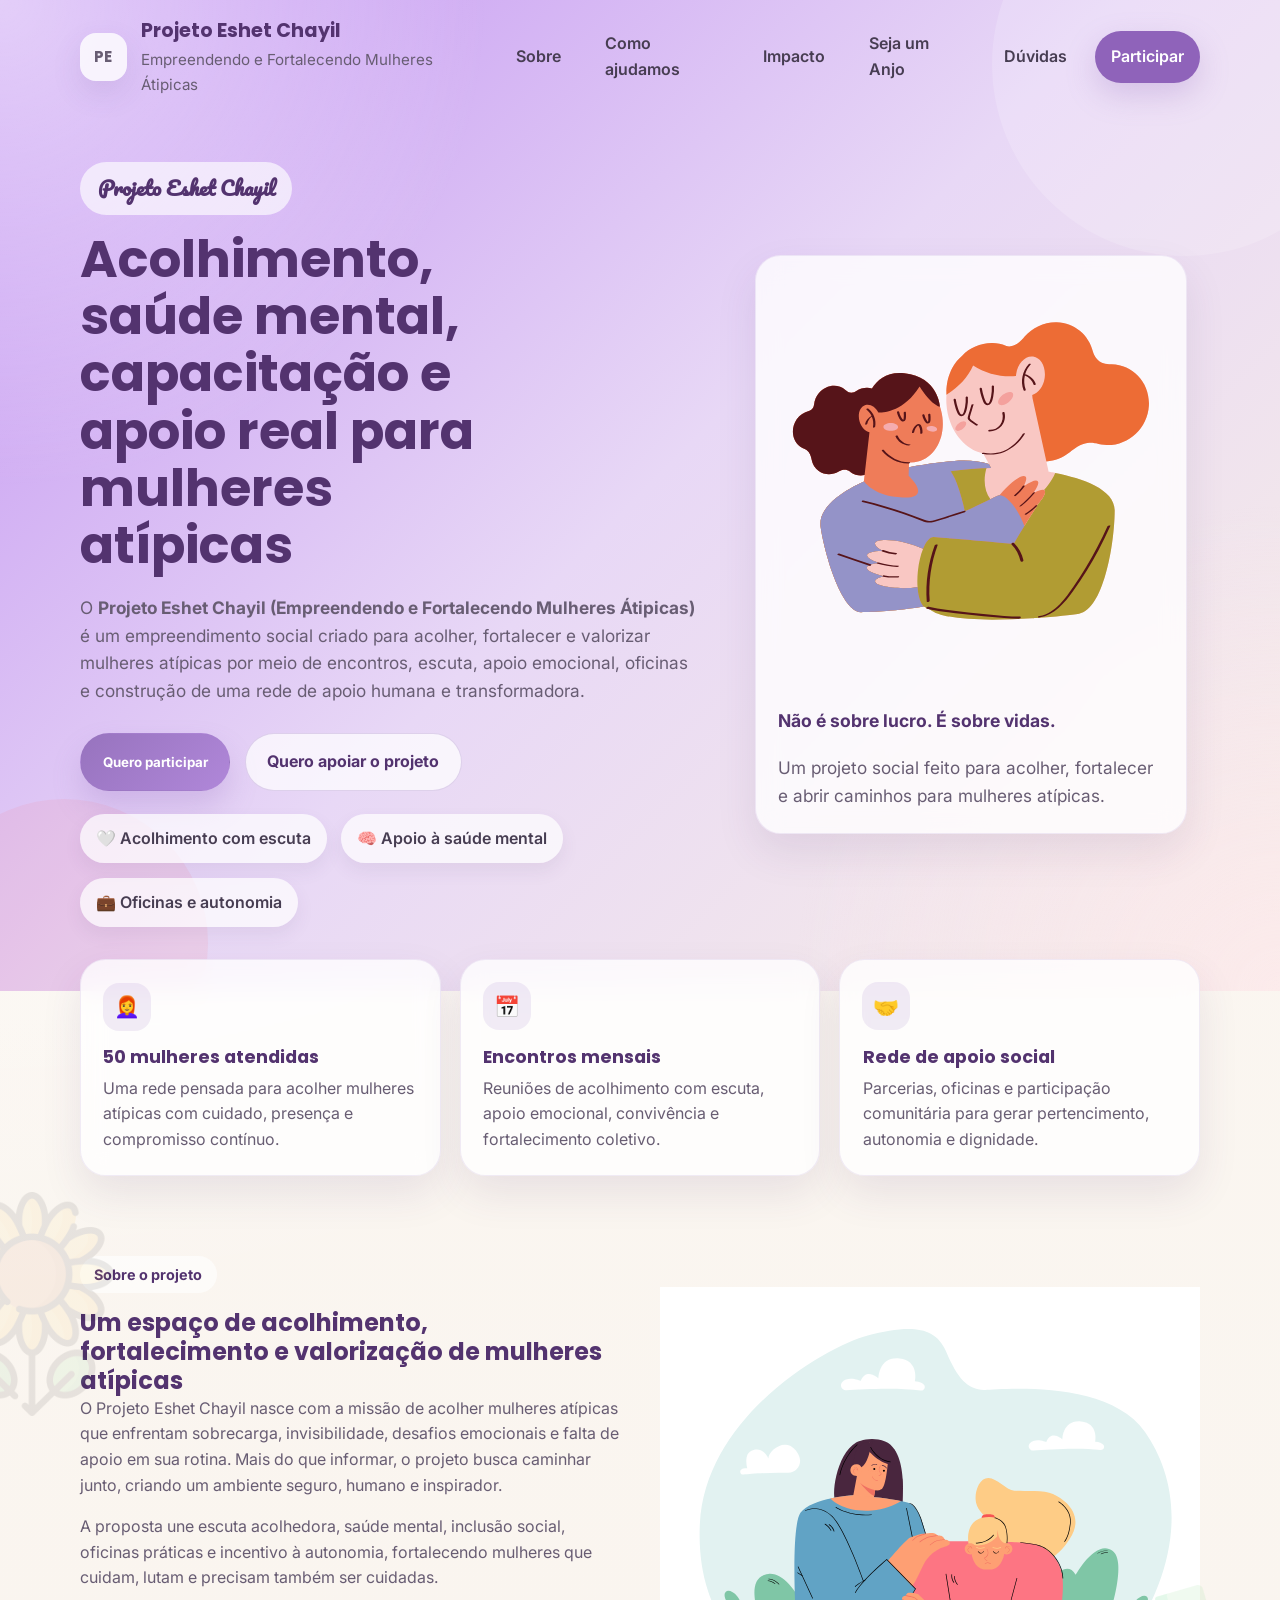
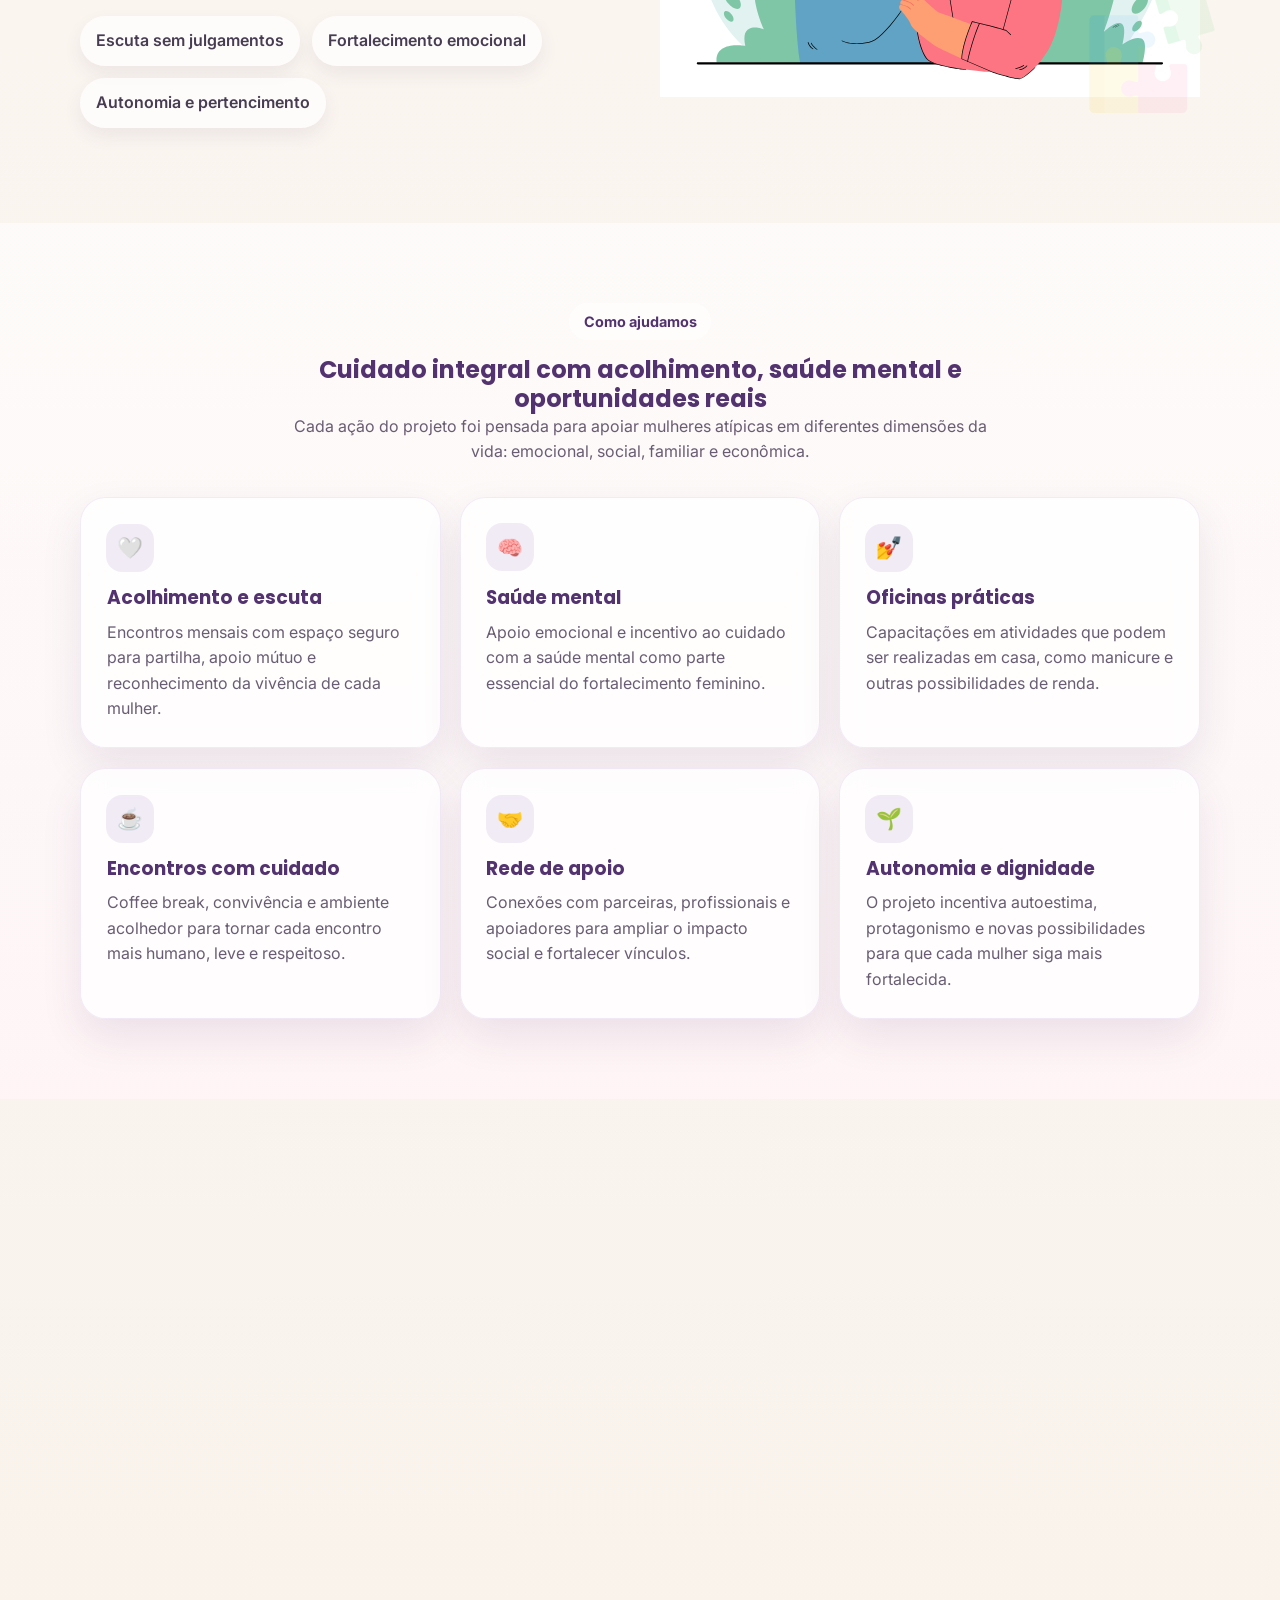
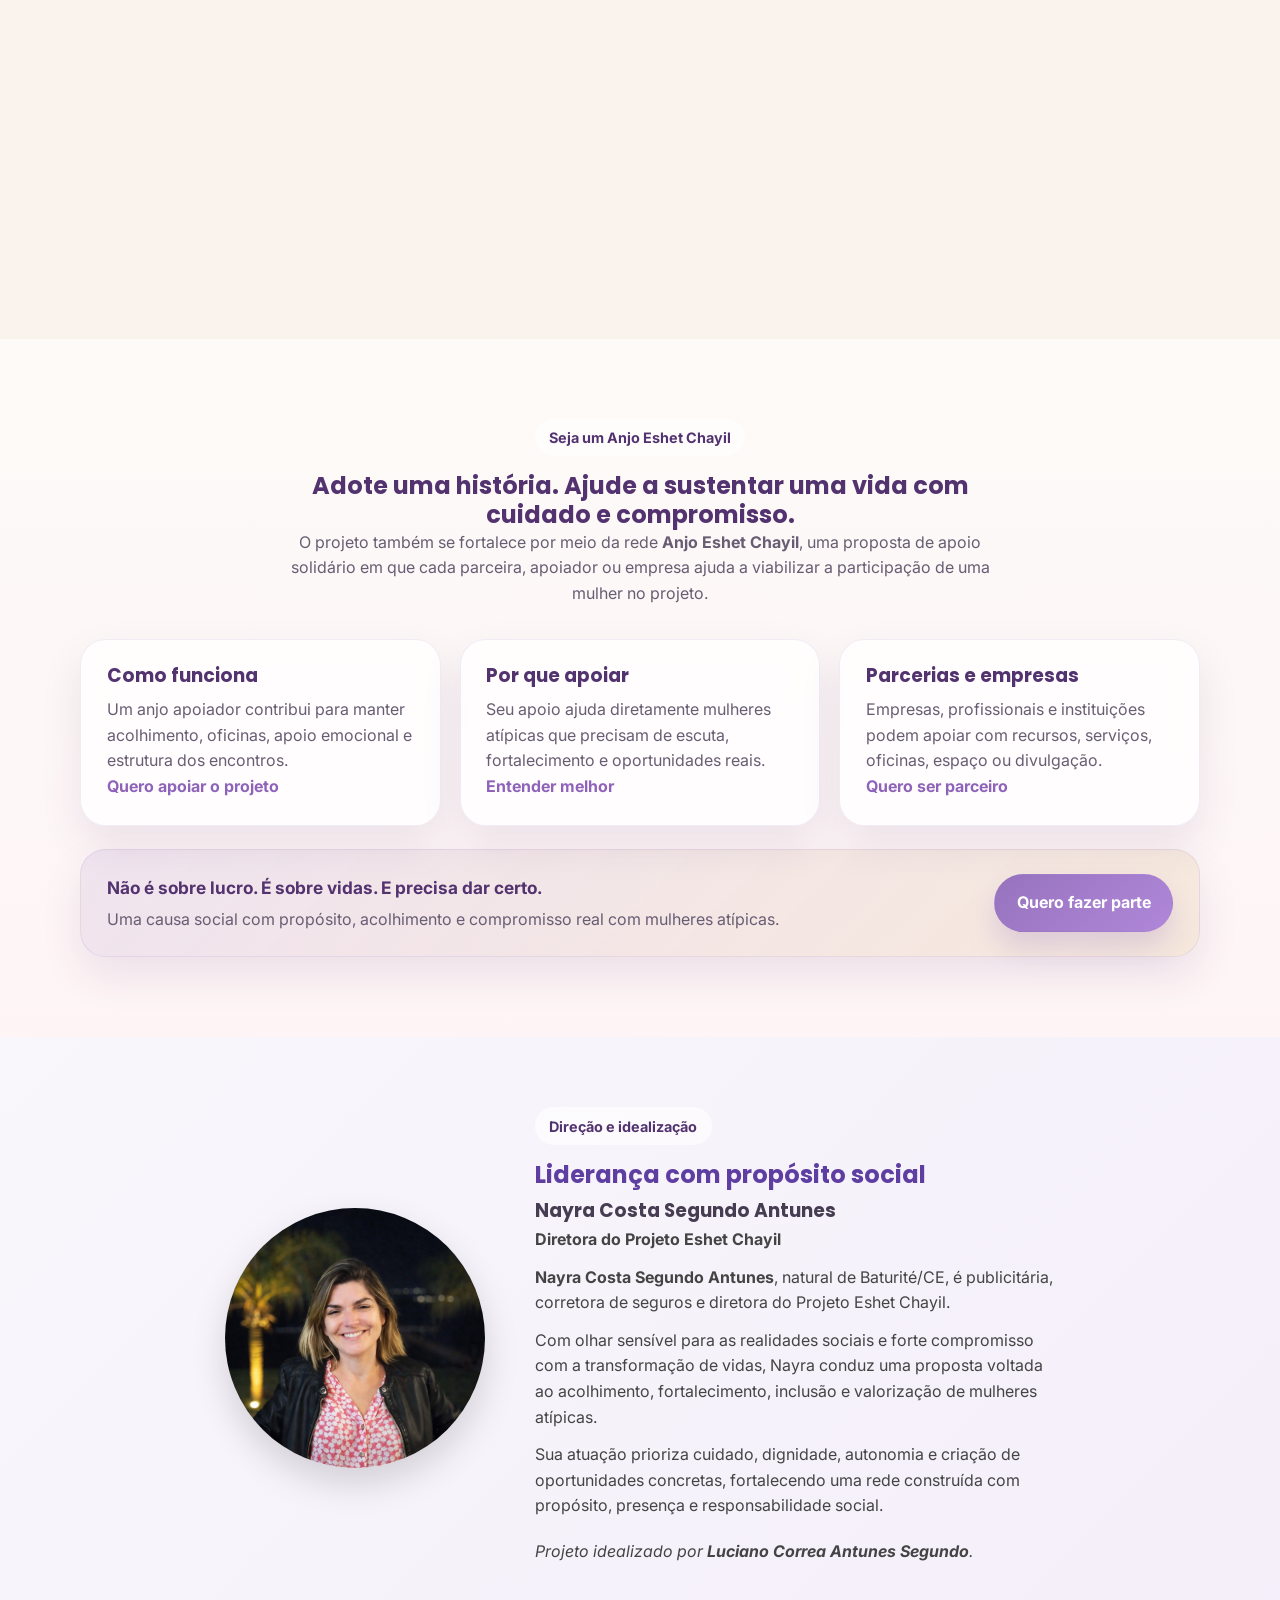
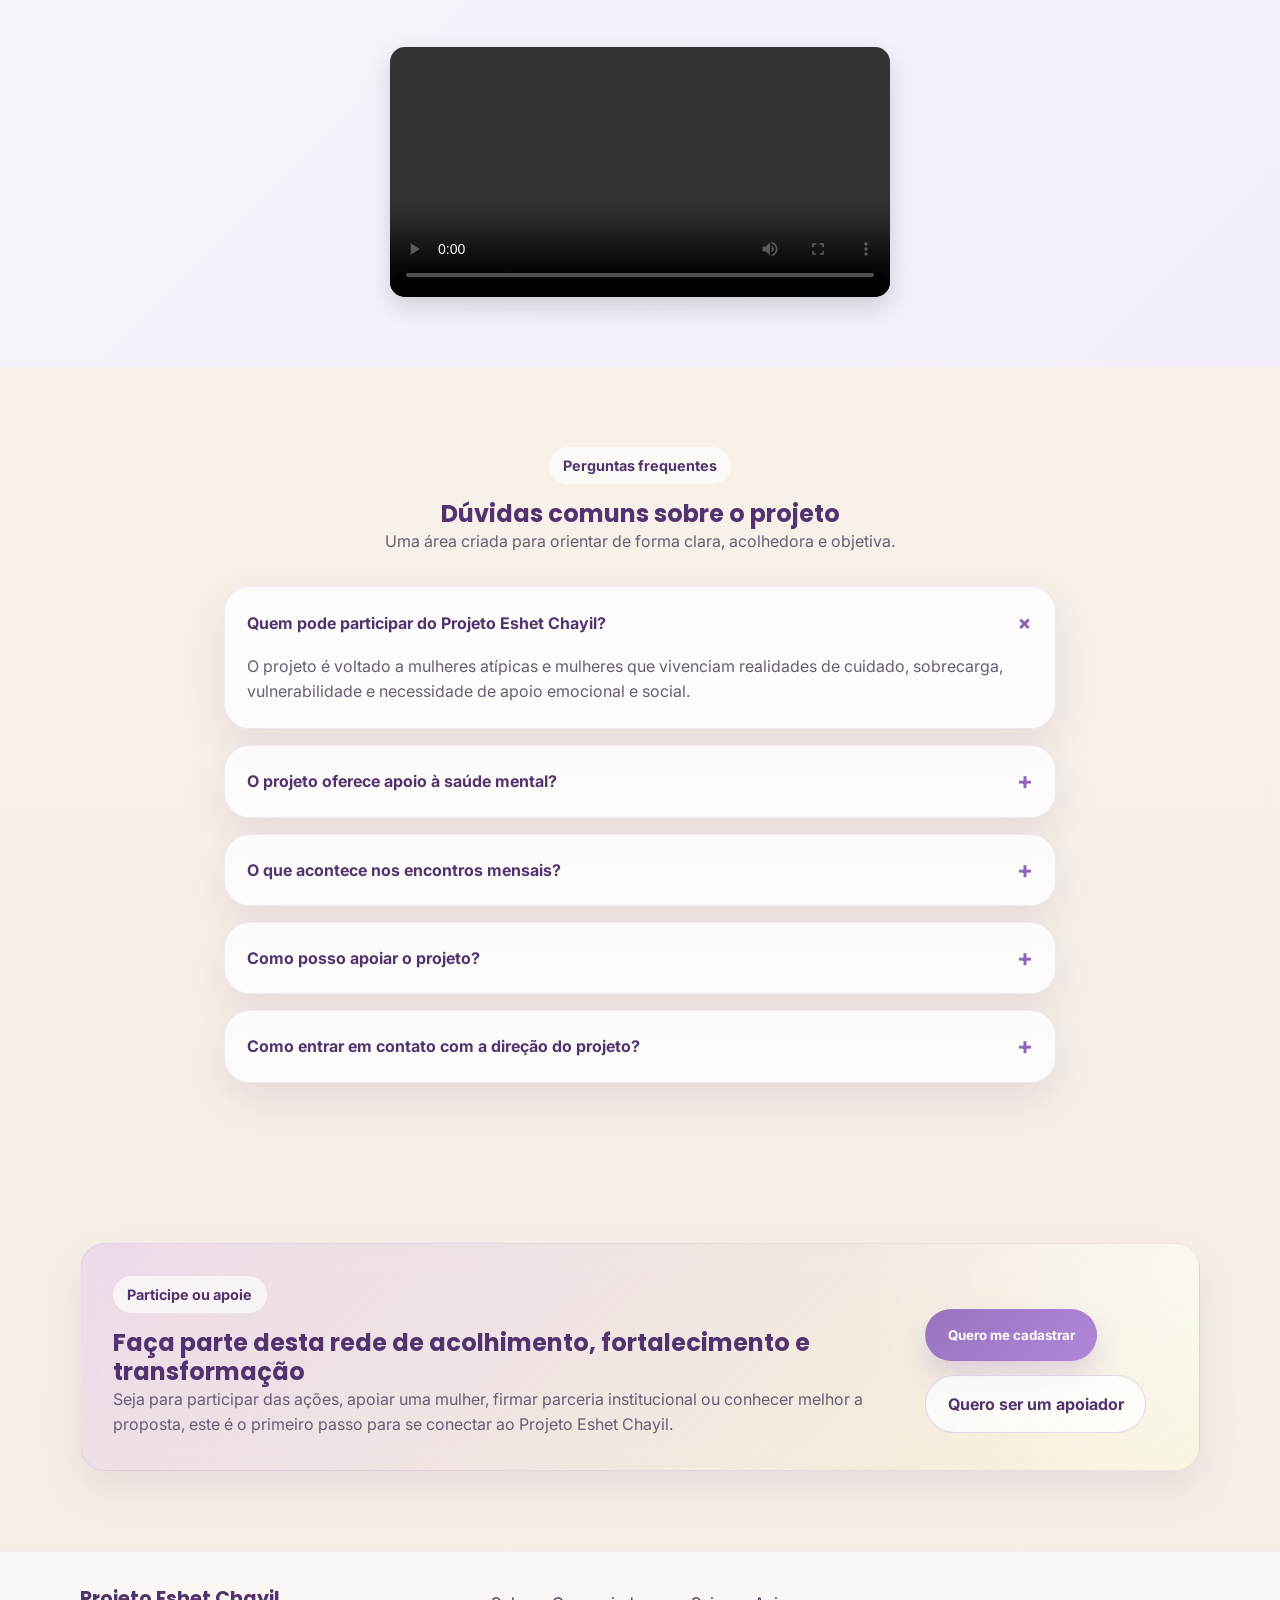
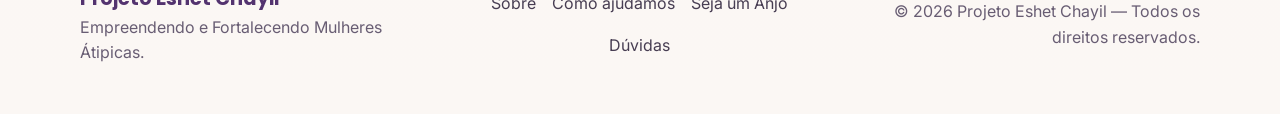
==== commit 9231e455: "Versao final" ====
--- a/index.html
+++ b/index.html
@@ -8,20 +8,20 @@
   <meta name="viewport" content="width=device-width, initial-scale=1.0">
   <meta name="google-site-verification" content="A81vm19K9uEfvv6jjLxypll1h_oK6gmkUa-jKtoMzIo" />
   <meta name="description"
-    content="Projeto Eshet Chayil (Empreendendo e Fortalecendo Mulheres Átipicas): acolhimento, apoio, inclusão, fortalecimento e empreendedorismo para mulheres atípicas.">
+    content="Projeto Eshet Chayil (Empreendendo e Fortalecendo Mulheres Átipicas): acolhimento, saúde mental, oficinas, rede de apoio e fortalecimento de mulheres atípicas.">
   <meta name="keywords"
-    content="Projeto Eshet Chayil, mulheres atípicas, apoio feminino, acolhimento, inclusão, fortalecimento, empreendedorismo, projeto social, Ceará">
+    content="Projeto Eshet Chayil, mulheres atípicas, apoio feminino, acolhimento, inclusão, saúde mental, empreendedorismo, projeto social, Maranguape, Ceará">
   <meta name="author" content="Projeto Eshet Chayil">
   <meta name="robots" content="index, follow">
   <meta property="og:type" content="website">
-  <meta property="og:title" content="Projeto Eshet Chayil | Apoio, acolhimento e fortalecimento">
+  <meta property="og:title" content="Projeto Eshet Chayil | Acolhimento, apoio e fortalecimento">
   <meta property="og:description"
-    content="Um projeto social voltado ao acolhimento, apoio, inclusão, valorização e fortalecimento de mulheres atípicas.">
+    content="Um projeto social voltado ao acolhimento, apoio emocional, inclusão, capacitação e valorização de mulheres atípicas.">
   <meta property="og:locale" content="pt_BR">
   <meta name="twitter:card" content="summary_large_image">
   <meta name="twitter:title" content="Projeto Eshet Chayil">
   <meta name="twitter:description"
-    content="Acolhimento, apoio, fortalecimento, empreendedorismo e inclusão para mulheres atípicas.">
+    content="Acolhimento, apoio à saúde mental, oficinas e fortalecimento para mulheres atípicas.">
 
   <title>Projeto Eshet Chayil | Empreendendo e Fortalecendo Mulheres Átipicas</title>
 
@@ -60,33 +60,34 @@
       </button>
 
       <nav class="menu desktop-menu" id="menu-principal" aria-label="Menu principal">
-        <a href="#acolhimento">Acolhimento</a>
-        <a href="#informacoes">Informações</a>
-        <a href="#projetos">Iniciativas</a>
+        <a href="#acolhimento">Sobre</a>
+        <a href="#como-ajudamos">Como ajudamos</a>
+        <a href="#impacto">Impacto</a>
+        <a href="#anjo">Seja um Anjo</a>
         <a href="#faq">Dúvidas</a>
-        <a href="#cadastro">Participar</a>
+        <a href="#cadastro" class="menu-cta">Participar</a>
       </nav>
     </div>
 
     <div class="container hero reveal">
       <div class="hero-texto">
-        <!-- <span class="eyebrow">Projeto Eshet Chayil</span> -->
-        <h1>Acolhimento, apoio, inclusão e fortalecimento para mulheres atípicas</h1>
+        <span class="eyebrow">Projeto Eshet Chayil</span>
+        <h1>Acolhimento, saúde mental, capacitação e apoio real para mulheres atípicas</h1>
 
         <p>
           O <strong>Projeto Eshet Chayil (Empreendendo e Fortalecendo Mulheres Átipicas)</strong>
-          é um espaço seguro para acolher, orientar e impulsionar mulheres atípicas por meio da escuta,
-          da informação, da capacitação e do fortalecimento de vínculos.
+          é um empreendimento social criado para acolher, fortalecer e valorizar mulheres atípicas por meio de
+          encontros, escuta, apoio emocional, oficinas e construção de uma rede de apoio humana e transformadora.
         </p>
         <div class="hero-actions">
           <button type="button" class="btn btn-primary" onclick="link_cadastro()">Quero participar</button>
-          <a class="btn btn-secondary" href="#acolhimento">Conhecer o projeto</a>
+          <a class="btn btn-secondary" href="#anjo">Quero apoiar o projeto</a>
         </div>
 
         <ul class="hero-highlights" aria-label="Destaques do Projeto Eshet Chayil">
-          <li>🤍 Escuta acolhedora</li>
-          <li>🌱 Fortalecimento pessoal</li>
-          <li>🤝 Rede de apoio e inclusão</li>
+          <li>🤍 Acolhimento com escuta</li>
+          <li>🧠 Apoio à saúde mental</li>
+          <li>💼 Oficinas e autonomia</li>
         </ul>
       </div>
 
@@ -94,8 +95,8 @@
         <div class="hero-card soft-card">
           <img src="assets/imgs/imgini1.svg" alt="Ilustração representando acolhimento e apoio entre mulheres">
           <div class="hero-card-content">
-            <strong>Rede viva de apoio</strong>
-            <p>Mais cuidado, pertencimento, oportunidades e valorização.</p>
+            <strong>Não é sobre lucro. É sobre vidas.</strong>
+            <p>Um projeto social feito para acolher, fortalecer e abrir caminhos para mulheres atípicas.</p>
           </div>
         </div>
       </div>
@@ -106,21 +107,21 @@
     <section class="quick-info reveal">
       <div class="container quick-grid">
         <article class="soft-card quick-item">
-          <span class="quick-icon">🌷</span>
-          <h2>Ambiente acolhedor</h2>
-          <p>Conteúdo e linguagem pensados para transmitir empatia, respeito, segurança e dignidade.</p>
+          <span class="quick-icon">👩‍🦰</span>
+          <h2>50 mulheres atendidas</h2>
+          <p>Uma rede pensada para acolher mulheres atípicas com cuidado, presença e compromisso contínuo.</p>
         </article>
 
         <article class="soft-card quick-item">
-          <span class="quick-icon">💬</span>
-          <h2>Comunicação clara</h2>
-          <p>Informações organizadas para facilitar o acesso, a compreensão e a navegação em cada etapa.</p>
+          <span class="quick-icon">📅</span>
+          <h2>Encontros mensais</h2>
+          <p>Reuniões de acolhimento com escuta, apoio emocional, convivência e fortalecimento coletivo.</p>
         </article>
 
         <article class="soft-card quick-item">
-          <span class="quick-icon">✨</span>
-          <h2>Fortalecimento com propósito</h2>
-          <p>Uma experiência pensada para acolher, inspirar e ampliar possibilidades pessoais e profissionais.</p>
+          <span class="quick-icon">🤝</span>
+          <h2>Rede de apoio social</h2>
+          <p>Parcerias, oficinas e participação comunitária para gerar pertencimento, autonomia e dignidade.</p>
         </article>
       </div>
     </section>
@@ -128,21 +129,22 @@
     <section class="section section-split reveal" id="acolhimento">
       <div class="container split-layout">
         <div class="texto">
-          <span class="section-tag">Acolhimento</span>
-          <h2>Para quem o projeto é pensado?</h2>
-          <p>
-            O Projeto Eshet Chayil acolhe mulheres atípicas e mulheres que vivenciam realidades marcadas por cuidado,
-            neurodivergência, sobrecarga, vulnerabilidade ou desafios sociais que pedem suporte, escuta e orientação.
-          </p>
-          <p>
-            Seu propósito é oferecer uma base de apoio humano e prático, promovendo inclusão, desenvolvimento pessoal,
-            fortalecimento emocional, valorização e incentivo ao empreendedorismo feminino.
+          <span class="section-tag">Sobre o projeto</span>
+          <h2>Um espaço de acolhimento, fortalecimento e valorização de mulheres atípicas</h2>
+          <p>
+            O Projeto Eshet Chayil nasce com a missão de acolher mulheres atípicas que enfrentam sobrecarga,
+            invisibilidade, desafios emocionais e falta de apoio em sua rotina. Mais do que informar, o projeto busca
+            caminhar junto, criando um ambiente seguro, humano e inspirador.
+          </p>
+          <p>
+            A proposta une escuta acolhedora, saúde mental, inclusão social, oficinas práticas e incentivo à autonomia,
+            fortalecendo mulheres que cuidam, lutam e precisam também ser cuidadas.
           </p>
 
           <div class="info-pills">
             <span>Escuta sem julgamentos</span>
-            <span>Autonomia e fortalecimento</span>
-            <span>Informação confiável</span>
+            <span>Fortalecimento emocional</span>
+            <span>Autonomia e pertencimento</span>
           </div>
         </div>
 
@@ -152,14 +154,14 @@
       </div>
     </section>
 
-    <section class="section section-soft reveal" id="informacoes">
+    <section class="section section-soft reveal" id="como-ajudamos">
       <div class="container">
         <div class="section-heading centralizado">
-          <span class="section-tag">Como o projeto ajuda</span>
-          <h2>Informação, acolhimento e oportunidades caminhando juntas</h2>
-          <p>
-            A proposta do site é aproximar, orientar e facilitar o acesso a recursos que promovam acolhimento,
-            clareza, fortalecimento e novas possibilidades para mulheres atípicas.
+          <span class="section-tag">Como ajudamos</span>
+          <h2>Cuidado integral com acolhimento, saúde mental e oportunidades reais</h2>
+          <p>
+            Cada ação do projeto foi pensada para apoiar mulheres atípicas em diferentes dimensões da vida: emocional,
+            social, familiar e econômica.
           </p>
         </div>
 
@@ -167,44 +169,43 @@
           <article class="soft-card support-card">
             <span class="icon-badge">🤍</span>
             <h3>Acolhimento e escuta</h3>
-            <p>Um espaço seguro para reconhecer sua vivência, se expressar com liberdade e sentir que não está sozinha.
-            </p>
-          </article>
-
-          <article class="soft-card support-card">
-            <span class="icon-badge">📚</span>
-            <h3>Informações confiáveis</h3>
-            <p>Conteúdos claros e acessíveis para apoiar decisões, fortalecer a autonomia e orientar caminhos.</p>
+            <p>Encontros mensais com espaço seguro para partilha, apoio mútuo e reconhecimento da vivência de cada mulher.</p>
+          </article>
+
+          <article class="soft-card support-card">
+            <span class="icon-badge">🧠</span>
+            <h3>Saúde mental</h3>
+            <p>Apoio emocional e incentivo ao cuidado com a saúde mental como parte essencial do fortalecimento feminino.</p>
+          </article>
+
+          <article class="soft-card support-card">
+            <span class="icon-badge">💅</span>
+            <h3>Oficinas práticas</h3>
+            <p>Capacitações em atividades que podem ser realizadas em casa, como manicure e outras possibilidades de renda.</p>
+          </article>
+
+          <article class="soft-card support-card">
+            <span class="icon-badge">☕</span>
+            <h3>Encontros com cuidado</h3>
+            <p>Coffee break, convivência e ambiente acolhedor para tornar cada encontro mais humano, leve e respeitoso.</p>
           </article>
 
           <article class="soft-card support-card">
             <span class="icon-badge">🤝</span>
-            <h3>Rede de apoio entre mulheres</h3>
-            <p>Trocas entre vivências semelhantes ajudam a criar pertencimento, identificação e apoio mútuo.</p>
-          </article>
-
-          <article class="soft-card support-card">
-            <span class="icon-badge">💼</span>
-            <h3>Empreendedorismo e autonomia</h3>
-            <p>Incentivo ao desenvolvimento de habilidades, geração de renda e protagonismo feminino.</p>
-          </article>
-
-          <article class="soft-card support-card">
-            <span class="icon-badge">🧭</span>
-            <h3>Orientação acessível</h3>
-            <p>Um caminho mais simples para encontrar apoio, entender etapas e saber por onde começar.</p>
-          </article>
-
-          <article class="soft-card support-card">
-            <span class="icon-badge">🌻</span>
-            <h3>Ambiente leve e humano</h3>
-            <p>Visual acolhedor, navegação intuitiva e leitura confortável em qualquer tela.</p>
-          </article>
-        </div>
-      </div>
-    </section>
-
-    <section class="section reveal" id="projetos">
+            <h3>Rede de apoio</h3>
+            <p>Conexões com parceiras, profissionais e apoiadores para ampliar o impacto social e fortalecer vínculos.</p>
+          </article>
+
+          <article class="soft-card support-card">
+            <span class="icon-badge">🌱</span>
+            <h3>Autonomia e dignidade</h3>
+            <p>O projeto incentiva autoestima, protagonismo e novas possibilidades para que cada mulher siga mais fortalecida.</p>
+          </article>
+        </div>
+      </div>
+    </section>
+
+    <section class="section reveal" id="impacto">
       <div class="container split-layout reverse-on-tablet">
         <div class="imagem destaque-imagem">
           <img src="assets/imgs/imgini3.png"
@@ -212,104 +213,105 @@
         </div>
 
         <div class="texto">
-          <span class="section-tag">Quem somos</span>
-          <h2>Uma iniciativa social construída a partir do cuidado</h2>
-          <p>
-            O <strong>Projeto Eshet Chayil (Empreendendo e Fortalecendo Mulheres Átipicas)</strong>
-            nasce do compromisso com o acolhimento, a inclusão e a valorização de mulheres que enfrentam desafios
-            singulares e merecem suporte contínuo.
-          </p>
-          <p>
-            O projeto atua de forma humana, inspiradora e transformadora, integrando escuta, orientação,
-            fortalecimento emocional e incentivo ao empreendedorismo como caminhos de autonomia e dignidade.
+          <span class="section-tag">Impacto social</span>
+          <h2>Uma proposta viável, humana e transformadora</h2>
+          <p>
+            O Projeto Eshet Chayil foi estruturado para atender inicialmente <strong>50 mulheres atípicas</strong>, com
+            encontros mensais de acolhimento, apoio à saúde mental, oficinas de capacitação e fortalecimento da rede de apoio.
+          </p>
+          <p>
+            O objetivo é reduzir o isolamento, fortalecer emocionalmente as participantes e criar oportunidades concretas
+            de desenvolvimento pessoal e social. Com pouco, é possível transformar muito.
           </p>
 
           <div class="project-list">
-            <div class="project-item"><strong>Laços Atípicos</strong><span>Conexão, acolhimento e pertencimento.</span></div>
-            <div class="project-item"><strong>Mente Sana</strong><span>Cuidado emocional, escuta e bem-estar.</span></div>
-            <div class="project-item"><strong>Yarah</strong><span>Orientação, força e caminhada coletiva.</span></div>
-            <div class="project-item"><strong>Kama</strong><span>Fortalecimento diário e rede de apoio.</span></div>
+            <div class="project-item"><strong>50 mulheres</strong><span>Atendimento inicial com foco em acolhimento contínuo.</span></div>
+            <div class="project-item"><strong>1 encontro por mês</strong><span>Escuta, convivência, cuidado e fortalecimento.</span></div>
+            <div class="project-item"><strong>Apoio emocional</strong><span>Saúde mental como prioridade do projeto.</span></div>
+            <div class="project-item"><strong>Oficinas de renda</strong><span>Capacitação para autonomia e dignidade.</span></div>
           </div>
         </div>
       </div>
-
-      <section class="sobre-projeto" id="sobre">
-        <div class="container-sobre">
-
-          <div class="imagem-sobre">
-            <img src="./assets/imgs/retrato_nayra.png" alt="Foto de Nayra Costa - Diretora do Projeto Eshet Chayil">
-          </div>
-
-          <div class="texto-sobre">
-            <h2>Direção e idealização do projeto</h2>
-
-            <h3>Nayra Costa Segundo Antunes</h3>
-            <p class="cargo">Diretora do Projeto Eshet Chayil</p>
-
-            <p>
-              <strong>Nayra Costa Segundo Antunes</strong>, natural de Baturité/CE, é publicitária,
-              corretora de seguros e diretora do Projeto Eshet Chayil.
-            </p>
-
-            <p>
-              Com olhar sensível às realidades sociais e forte compromisso com a transformação de vidas,
-              Nayra coordena ações voltadas ao acolhimento, fortalecimento, inclusão e capacitação de mulheres atípicas.
-            </p>
-
-            <p>
-              Seu trabalho valoriza a construção de uma rede baseada no cuidado, na dignidade,
-              no protagonismo feminino e na criação de oportunidades concretas para autonomia e desenvolvimento.
-            </p>
-
-            <p>
-              Com visão estratégica e propósito social bem definido, tem como meta ampliar o alcance do
-              Projeto Eshet Chayil em diferentes territórios, fortalecendo mulheres por meio do acolhimento,
-              da informação, da inclusão e do empreendedorismo.
-            </p>
-
-            <p class="idealizador">
-              Projeto idealizado por <strong>Luciano Correa Antunes Segundo</strong>.
-            </p>
-
-          </div>
-
-          <video controls class="video-nayra">
-            <source src="./assets/videos/video_nadya.mp4" type="video/mp4">
-            Seu navegador não suporta vídeo.
-          </video>
-
-        </div>
-      </section>
-    </section>
-
-    <section class="section section-soft reveal" id="recursos">
+    </section>
+
+    <section class="section section-soft reveal" id="anjo">
       <div class="container">
         <div class="section-heading centralizado">
-          <span class="section-tag">Recursos</span>
-          <h2>Canais úteis dentro do próprio site</h2>
-          <p>Organizamos a experiência para facilitar a comunicação, o acolhimento e o acesso rápido às
-            informações mais importantes do projeto.</p>
+          <span class="section-tag">Seja um Anjo Eshet Chayil</span>
+          <h2>Adote uma história. Ajude a sustentar uma vida com cuidado e compromisso.</h2>
+          <p>
+            O projeto também se fortalece por meio da rede <strong>Anjo Eshet Chayil</strong>, uma proposta de apoio
+            solidário em que cada parceira, apoiador ou empresa ajuda a viabilizar a participação de uma mulher no projeto.
+          </p>
         </div>
 
         <div class="cards-grid resources-grid">
           <article class="soft-card resource-card">
-            <h3>Cadastro simplificado</h3>
-            <p>Um caminho mais direto para participar da rede e iniciar sua aproximação com a proposta do projeto.</p>
-            <button type="button" class="text-link" onclick="link_cadastro()">Ir para o formulário</button>
+            <h3>Como funciona</h3>
+            <p>Um anjo apoiador contribui para manter acolhimento, oficinas, apoio emocional e estrutura dos encontros.</p>
+            <a class="text-link" href="#cadastro">Quero apoiar o projeto</a>
           </article>
 
           <article class="soft-card resource-card">
-            <h3>Dúvidas frequentes</h3>
-            <p>Respostas rápidas para perguntas que ajudam a entender como o Projeto Eshet Chayil funciona.</p>
-            <a class="text-link" href="#faq">Ver perguntas</a>
+            <h3>Por que apoiar</h3>
+            <p>Seu apoio ajuda diretamente mulheres atípicas que precisam de escuta, fortalecimento e oportunidades reais.</p>
+            <a class="text-link" href="#faq">Entender melhor</a>
           </article>
 
           <article class="soft-card resource-card">
-            <h3>Navegação intuitiva</h3>
-            <p>Seções bem definidas, leitura confortável e organização pensada para todas as telas.</p>
-            <a class="text-link" href="#topo">Voltar ao início</a>
-          </article>
-        </div>
+            <h3>Parcerias e empresas</h3>
+            <p>Empresas, profissionais e instituições podem apoiar com recursos, serviços, oficinas, espaço ou divulgação.</p>
+            <a class="text-link" href="#cadastro">Quero ser parceiro</a>
+          </article>
+        </div>
+
+        <div class="impact-strip soft-card">
+          <div>
+            <strong>Não é sobre lucro. É sobre vidas. E precisa dar certo.</strong>
+            <p>Uma causa social com propósito, acolhimento e compromisso real com mulheres atípicas.</p>
+          </div>
+          <a class="btn btn-primary" href="#cadastro">Quero fazer parte</a>
+        </div>
+      </div>
+    </section>
+
+    <section class="sobre-projeto reveal" id="sobre">
+      <div class="container-sobre">
+        <div class="imagem-sobre">
+          <img src="./assets/imgs/retrato_nayra.png" alt="Foto de Nayra Costa - Diretora do Projeto Eshet Chayil">
+        </div>
+
+        <div class="texto-sobre">
+          <span class="section-tag">Direção e idealização</span>
+          <h2>Liderança com propósito social</h2>
+
+          <h3>Nayra Costa Segundo Antunes</h3>
+          <p class="cargo">Diretora do Projeto Eshet Chayil</p>
+
+          <p>
+            <strong>Nayra Costa Segundo Antunes</strong>, natural de Baturité/CE, é publicitária, corretora de seguros
+            e diretora do Projeto Eshet Chayil.
+          </p>
+
+          <p>
+            Com olhar sensível para as realidades sociais e forte compromisso com a transformação de vidas, Nayra conduz
+            uma proposta voltada ao acolhimento, fortalecimento, inclusão e valorização de mulheres atípicas.
+          </p>
+
+          <p>
+            Sua atuação prioriza cuidado, dignidade, autonomia e criação de oportunidades concretas, fortalecendo uma rede
+            construída com propósito, presença e responsabilidade social.
+          </p>
+
+          <p class="idealizador">
+            Projeto idealizado por <strong>Luciano Correa Antunes Segundo</strong>.
+          </p>
+        </div>
+
+        <video controls class="video-nayra">
+          <source src="./assets/videos/video_nadya.mp4" type="video/mp4">
+          Seu navegador não suporta vídeo.
+        </video>
       </div>
     </section>
 
@@ -318,7 +320,7 @@
         <div class="section-heading centralizado">
           <span class="section-tag">Perguntas frequentes</span>
           <h2>Dúvidas comuns sobre o projeto</h2>
-          <p>Uma área criada para orientar de forma clara, rápida e acolhedora.</p>
+          <p>Uma área criada para orientar de forma clara, acolhedora e objetiva.</p>
         </div>
 
         <div class="faq-list">
@@ -328,57 +330,54 @@
               <span class="faq-symbol">+</span>
             </button>
             <div class="faq-answer">
-              <p>A proposta é acolher mulheres atípicas e mulheres que vivem contextos de cuidado, sobrecarga e
-                realidades singulares, sempre com respeito, escuta e empatia.</p>
+              <p>O projeto é voltado a mulheres atípicas e mulheres que vivenciam realidades de cuidado, sobrecarga,
+                vulnerabilidade e necessidade de apoio emocional e social.</p>
             </div>
           </article>
 
           <article class="faq-item soft-card">
             <button class="faq-question" type="button">
-              <span>O site substitui atendimento profissional?</span>
+              <span>O projeto oferece apoio à saúde mental?</span>
               <span class="faq-symbol">+</span>
             </button>
             <div class="faq-answer">
-              <p>Não. O site funciona como espaço de apoio, comunicação e informação. Quando necessário, o ideal é
-                buscar profissionais e serviços especializados.</p>
+              <p>Sim. O cuidado com a saúde mental faz parte da proposta do projeto, por meio de acolhimento, escuta e apoio emocional.</p>
             </div>
           </article>
 
           <article class="faq-item soft-card">
             <button class="faq-question" type="button">
-              <span>Como faço para entrar na rede?</span>
+              <span>O que acontece nos encontros mensais?</span>
               <span class="faq-symbol">+</span>
             </button>
             <div class="faq-answer">
-              <p>Você pode usar o botão de cadastro disponível no site. O formulário é uma forma simples e segura de
-                registrar o interesse em participar.</p>
+              <p>Os encontros podem incluir acolhimento, rodas de conversa, apoio emocional, oficinas práticas e momentos de convivência com coffee break.</p>
             </div>
           </article>
 
           <article class="faq-item soft-card">
             <button class="faq-question" type="button">
-              <span>Como posso entrar em contato com a direção do projeto?</span>
+              <span>Como posso apoiar o projeto?</span>
+              <span class="faq-symbol">+</span>
+            </button>
+            <div class="faq-answer">
+              <p>Você pode apoiar como participante, parceira, empresa apoiadora, profissional voluntário ou como um Anjo Eshet Chayil.</p>
+            </div>
+          </article>
+
+          <article class="faq-item soft-card">
+            <button class="faq-question" type="button">
+              <span>Como entrar em contato com a direção do projeto?</span>
               <span class="faq-symbol">+</span>
             </button>
             <div class="faq-answer">
               <p>
-                Para obter mais informações sobre o Projeto Eshet Chayil, tirar dúvidas ou conhecer
-                melhor as ações desenvolvidas, entre em contato com <strong>Nayra Costa</strong>
+                Para obter mais informações sobre o Projeto Eshet Chayil, tirar dúvidas ou conhecer melhor as ações
+                desenvolvidas, entre em contato com <strong>Nayra Costa Segundo Antunes</strong>
                 pelo telefone <strong>(61) 99583-5260</strong>.
               </p>
             </div>
           </article>
-
-          <article class="faq-item soft-card">
-            <button class="faq-question" type="button">
-              <span>O site funciona no celular e no tablet?</span>
-              <span class="faq-symbol">+</span>
-            </button>
-            <div class="faq-answer">
-              <p>Sim. A estrutura foi organizada para se adaptar melhor a diferentes tamanhos de tela, com leitura
-                confortável e navegação mais prática.</p>
-            </div>
-          </article>
         </div>
       </div>
     </section>
@@ -386,17 +385,17 @@
     <section class="section cta-section reveal" id="cadastro">
       <div class="container cta-box soft-card">
         <div class="cta-texto">
-          <span class="section-tag">Participe</span>
-          <h2>Faça parte desta rede de apoio e fortalecimento</h2>
-          <p>
-            O cadastro é simples, seguro e é o primeiro passo para se conectar com o
-            Projeto Eshet Chayil e conhecer as ações, iniciativas e oportunidades da proposta.
+          <span class="section-tag">Participe ou apoie</span>
+          <h2>Faça parte desta rede de acolhimento, fortalecimento e transformação</h2>
+          <p>
+            Seja para participar das ações, apoiar uma mulher, firmar parceria institucional ou conhecer melhor a proposta,
+            este é o primeiro passo para se conectar ao Projeto Eshet Chayil.
           </p>
         </div>
 
         <div class="cta-actions">
           <button type="button" class="btn btn-primary" onclick="link_cadastro()">Quero me cadastrar</button>
-          <a href="#faq" class="btn btn-secondary">Tirar dúvidas primeiro</a>
+          <a href="#anjo" class="btn btn-secondary">Quero ser um apoiador</a>
         </div>
       </div>
     </section>
@@ -410,10 +409,10 @@
       </div>
 
       <nav class="footer-links" aria-label="Links do rodapé">
-        <a href="#acolhimento">Acolhimento</a>
-        <a href="#informacoes">Informações</a>
+        <a href="#acolhimento">Sobre</a>
+        <a href="#como-ajudamos">Como ajudamos</a>
+        <a href="#anjo">Seja um Anjo</a>
         <a href="#faq">Dúvidas</a>
-        <a href="#cadastro">Cadastro</a>
       </nav>
 
       <p class="footer-copy">
@@ -428,9 +427,10 @@
     <div class="mobile-menu-content">
       <button id="closeMenu" class="close-btn" type="button" aria-label="Fechar menu">&times;</button>
 
-      <a href="#acolhimento">Acolhimento</a>
-      <a href="#informacoes">Informações</a>
-      <a href="#projetos">Iniciativas</a>
+      <a href="#acolhimento">Sobre</a>
+      <a href="#como-ajudamos">Como ajudamos</a>
+      <a href="#impacto">Impacto</a>
+      <a href="#anjo">Seja um Anjo</a>
       <a href="#faq">Dúvidas</a>
       <a href="#cadastro">Participar</a>
     </div>
--- a/assets/css/globals.css
+++ b/assets/css/globals.css
@@ -5,15 +5,16 @@
 }
 
 :root {
-  --roxo-principal: #9773BE;
-  --roxo-claro: #c293f2;
-  --roxo-escuro: #5d4379;
-  --texto-principal: #4a4256;
-  --texto-suave: #6c6179;
+  --roxo-principal: #8f63ba;
+  --roxo-claro: #d8b9ef;
+  --roxo-escuro: #53336f;
+  --dourado-suave: #d6b36a;
+  --texto-principal: #473d52;
+  --texto-suave: #685d73;
   --fundo-site: #f8f2ea;
-  --destaque-suave: rgba(151, 115, 190, 0.12);
-  --borda-suave: rgba(151, 115, 190, 0.12);
-  --sombra-suave: 0 18px 40px rgba(93, 67, 121, 0.10);
+  --destaque-suave: rgba(143, 99, 186, 0.12);
+  --borda-suave: rgba(143, 99, 186, 0.12);
+  --sombra-suave: 0 18px 40px rgba(83, 51, 111, 0.10);
 }
 
 html {
--- a/assets/css/sections.css
+++ b/assets/css/sections.css
@@ -255,4 +255,25 @@
   background:
     radial-gradient(circle at top right, rgba(255, 255, 255, 0.6), transparent 30%),
     linear-gradient(135deg, rgba(194, 147, 242, 0.22), rgba(248, 246, 206, 0.5));
-}+}
+
+.impact-strip {
+  margin-top: 1.4rem;
+  padding: 1.5rem 1.6rem;
+  display: flex;
+  align-items: center;
+  justify-content: space-between;
+  gap: 1.2rem;
+  background: linear-gradient(135deg, rgba(143, 99, 186, 0.12), rgba(214, 179, 106, 0.18));
+}
+
+.impact-strip strong {
+  display: block;
+  color: var(--roxo-escuro);
+  font-size: 1.08rem;
+  margin-bottom: 0.35rem;
+}
+
+.impact-strip p {
+  color: var(--texto-suave);
+}
--- a/assets/css/responsive.css
+++ b/assets/css/responsive.css
@@ -87,7 +87,8 @@
   }
 
   .project-item,
-  .cta-box {
+  .cta-box,
+  .impact-strip {
     flex-direction: column;
     align-items: flex-start;
   }
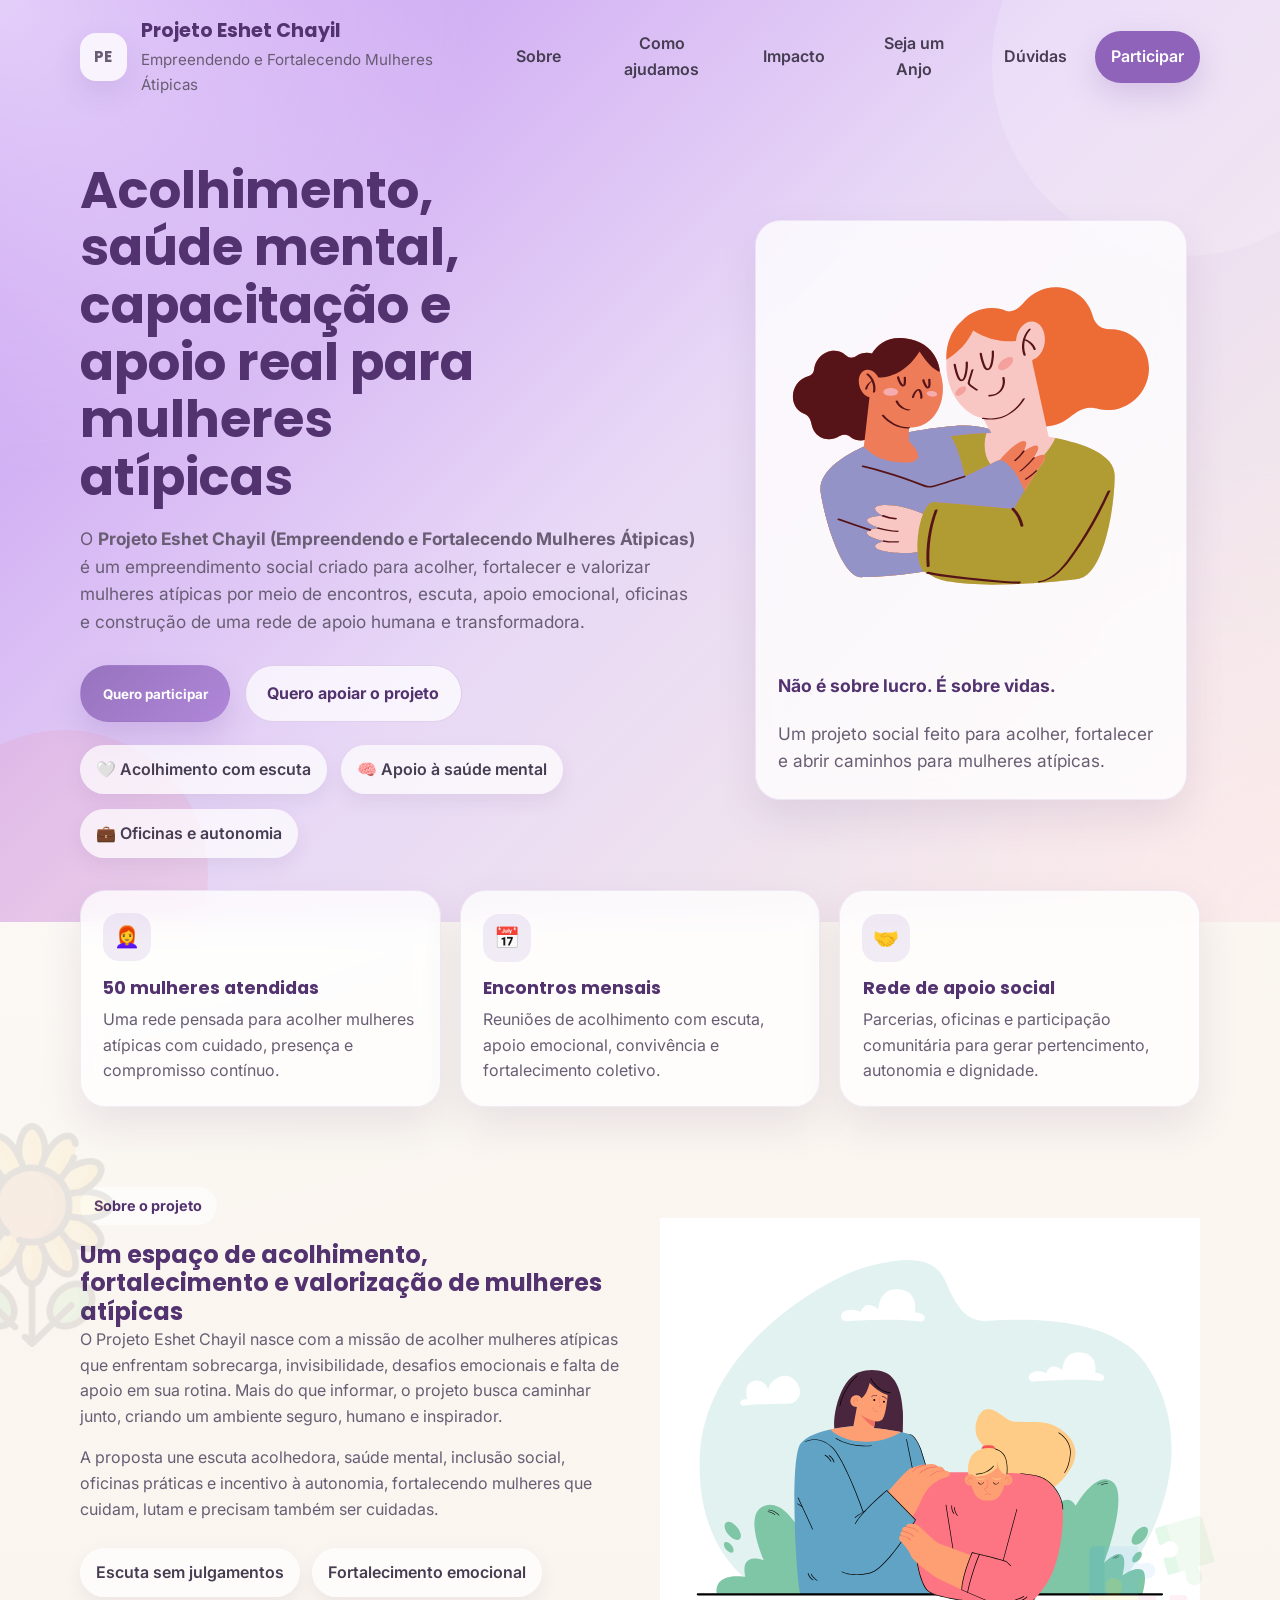
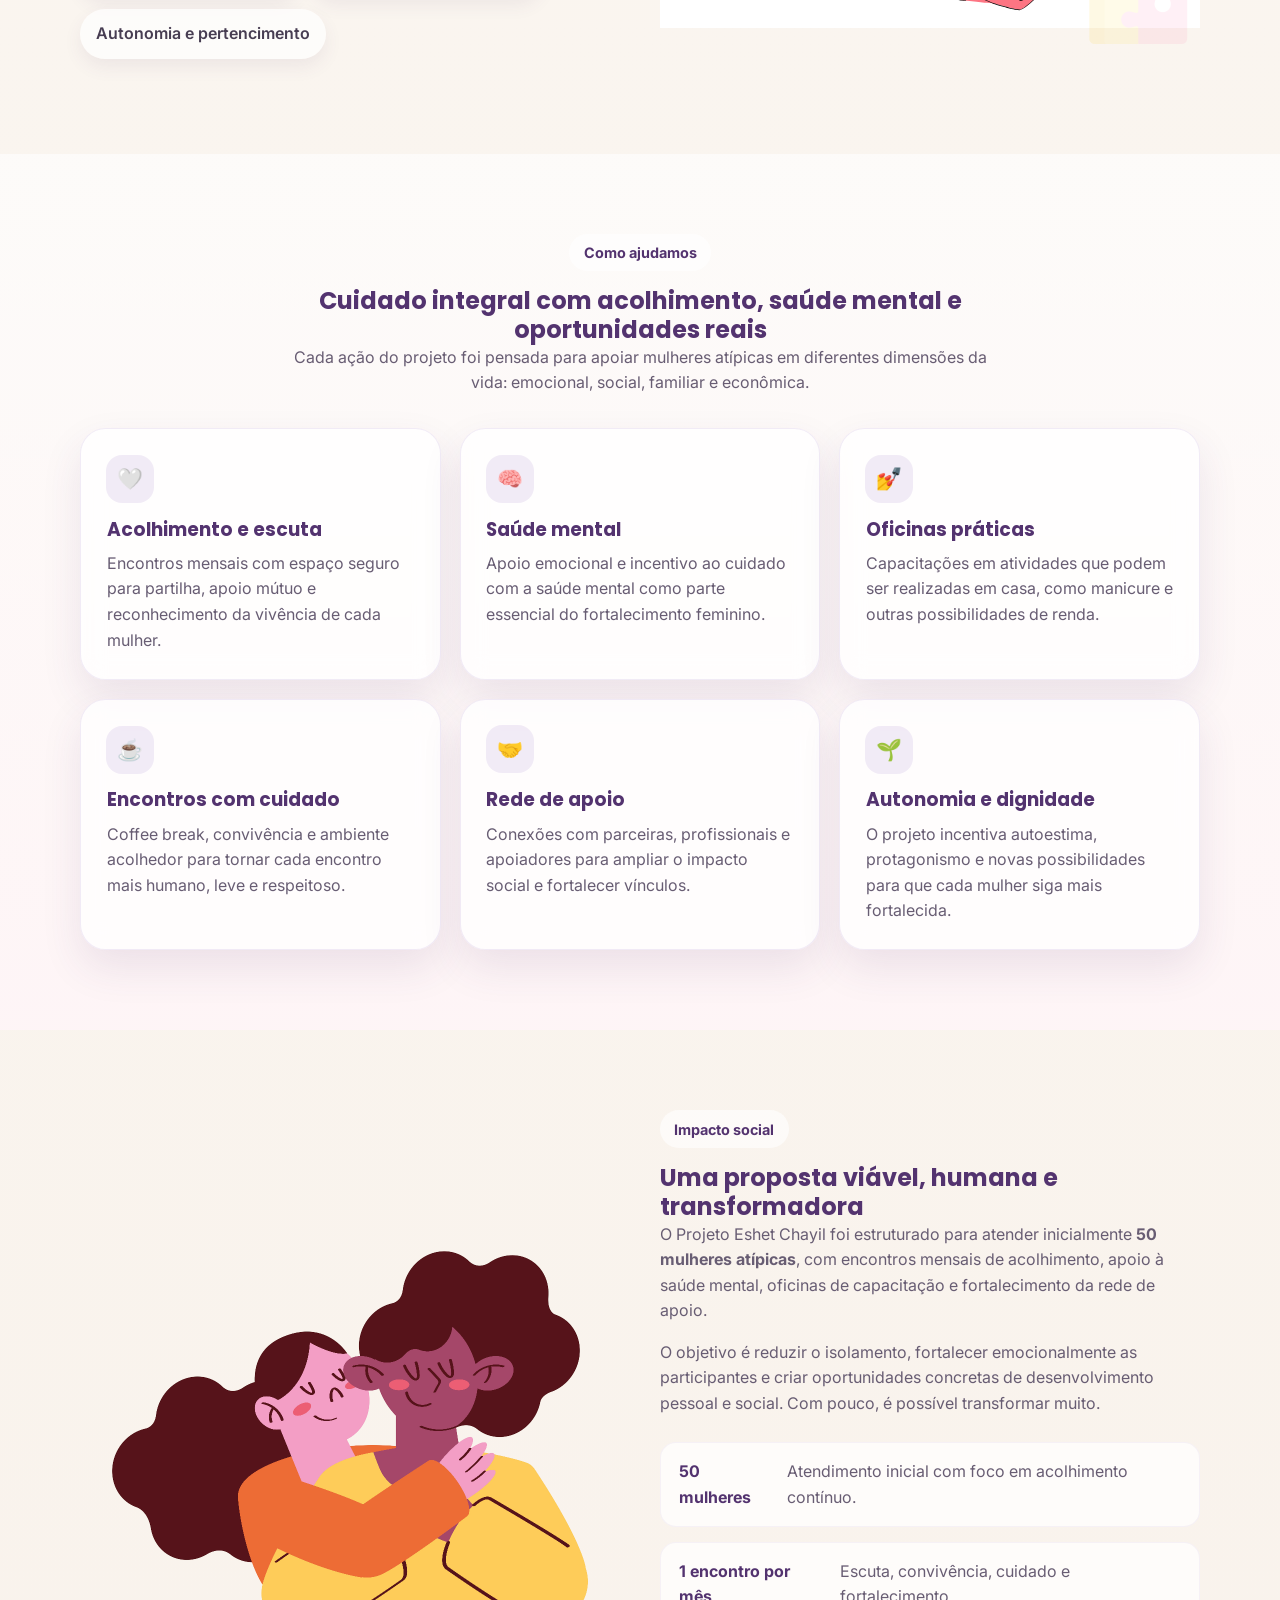
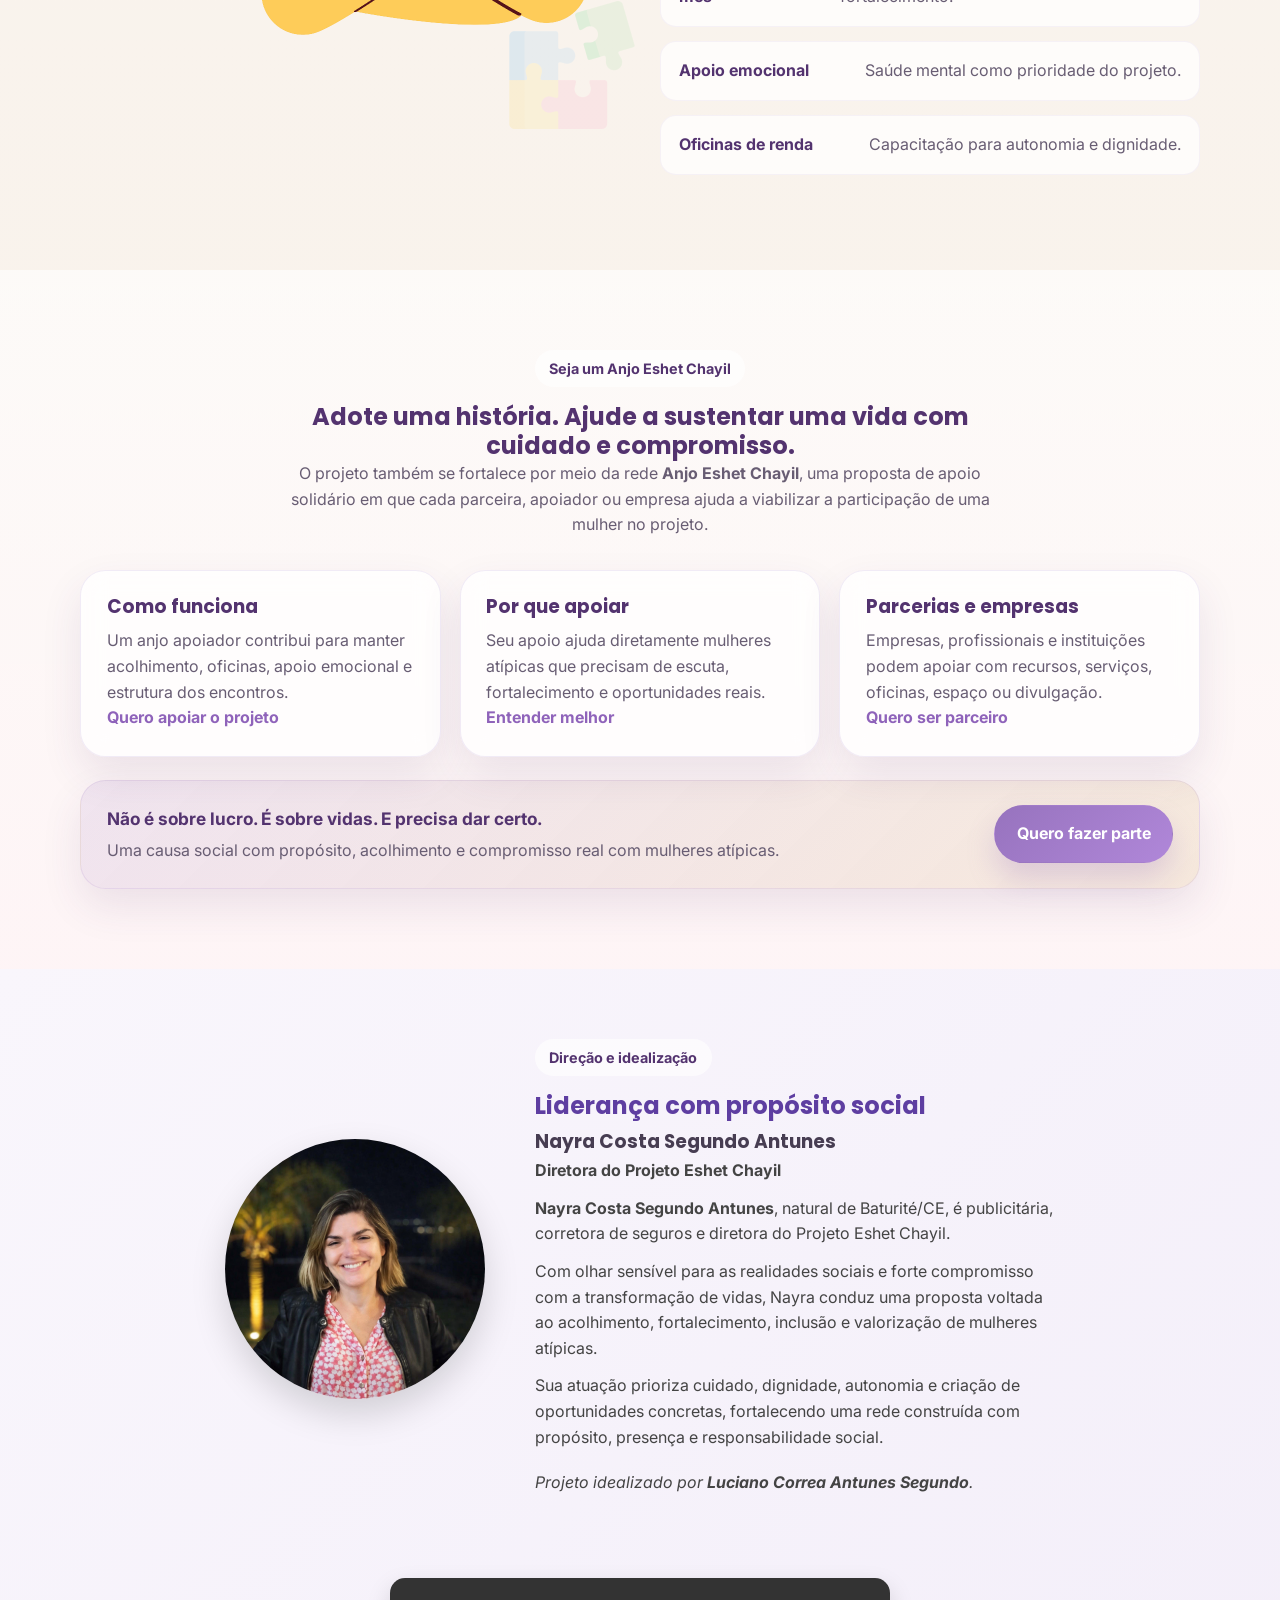
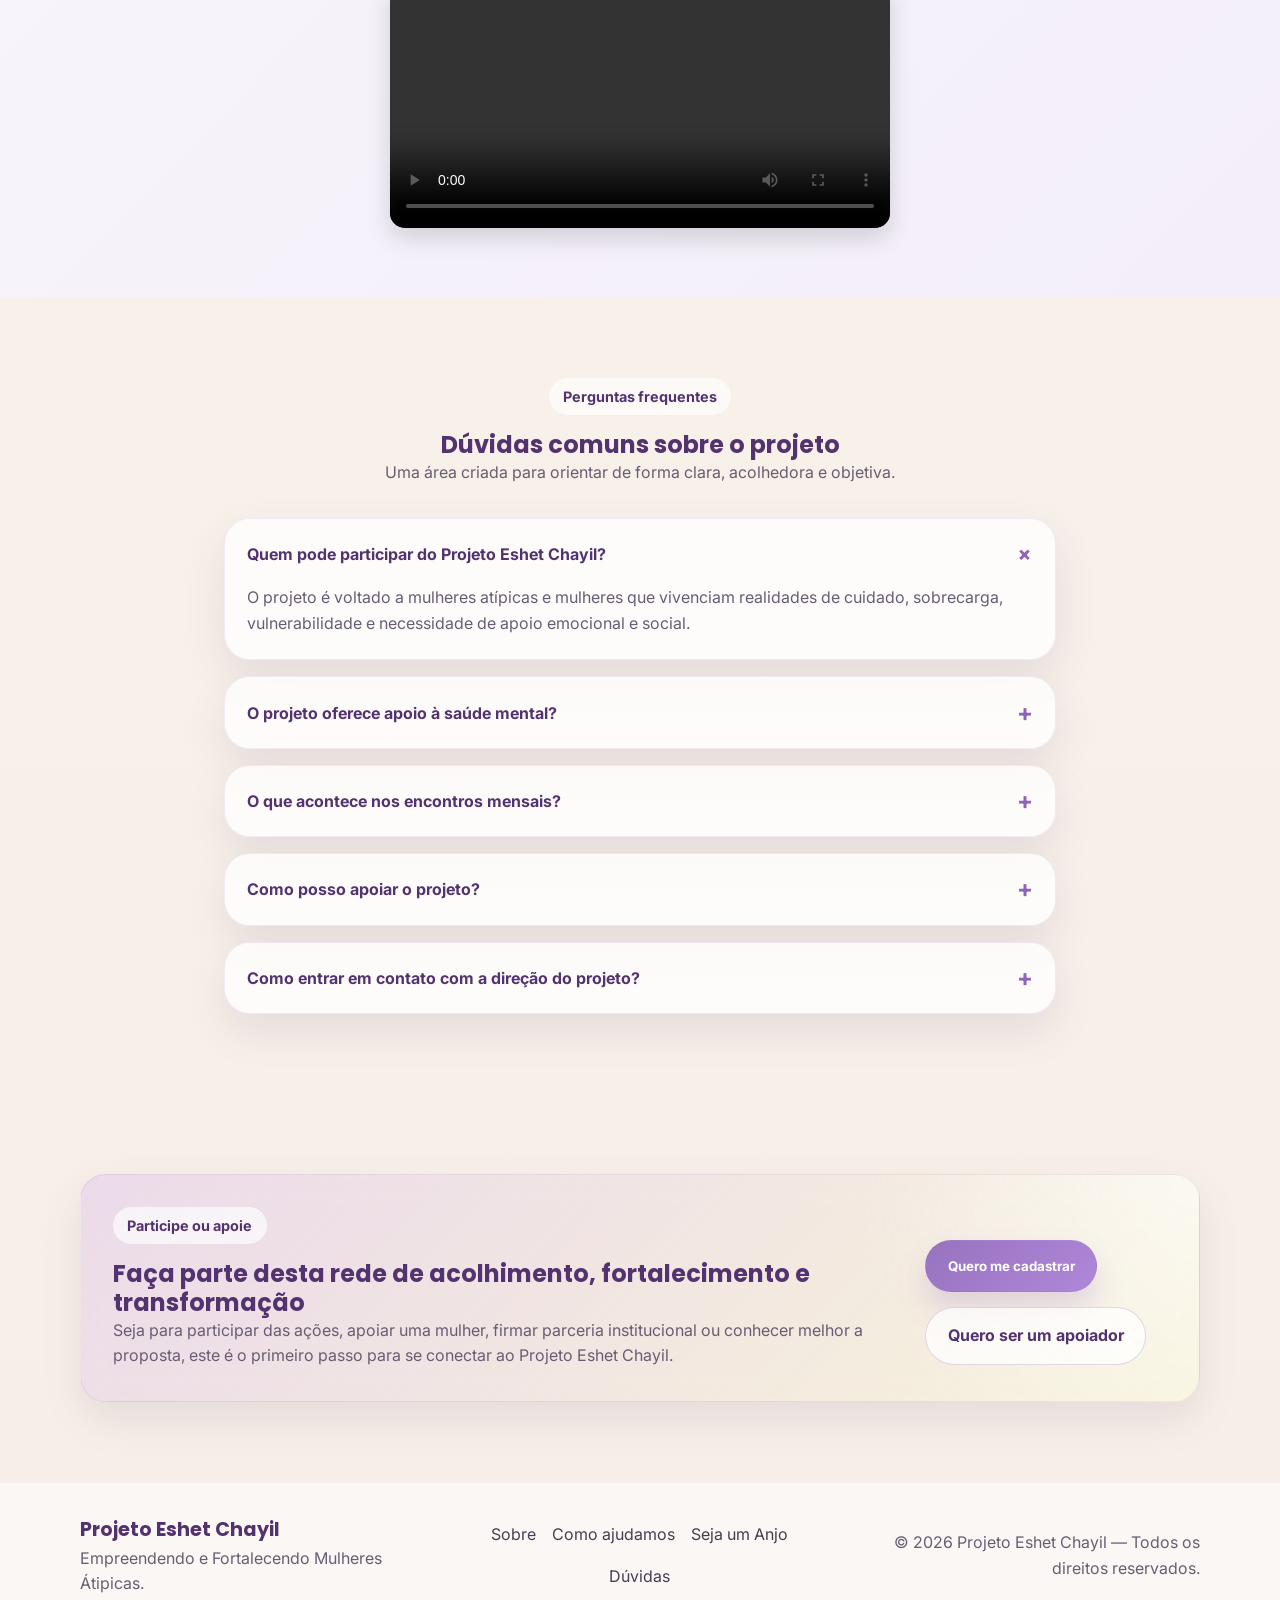
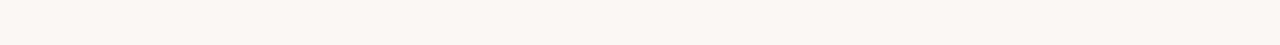
==== commit 0c183273: "rm eyebrow" ====
--- a/index.html
+++ b/index.html
@@ -71,7 +71,6 @@
 
     <div class="container hero reveal">
       <div class="hero-texto">
-        <span class="eyebrow">Projeto Eshet Chayil</span>
         <h1>Acolhimento, saúde mental, capacitação e apoio real para mulheres atípicas</h1>
 
         <p>
--- a/assets/css/header.css
+++ b/assets/css/header.css
@@ -85,6 +85,7 @@
   color: var(--texto-principal);
   font-weight: 600;
   transition: transform 0.2s ease, background-color 0.25s ease, color 0.25s ease;
+  text-align: center;
 }
 
 .menu a:hover,
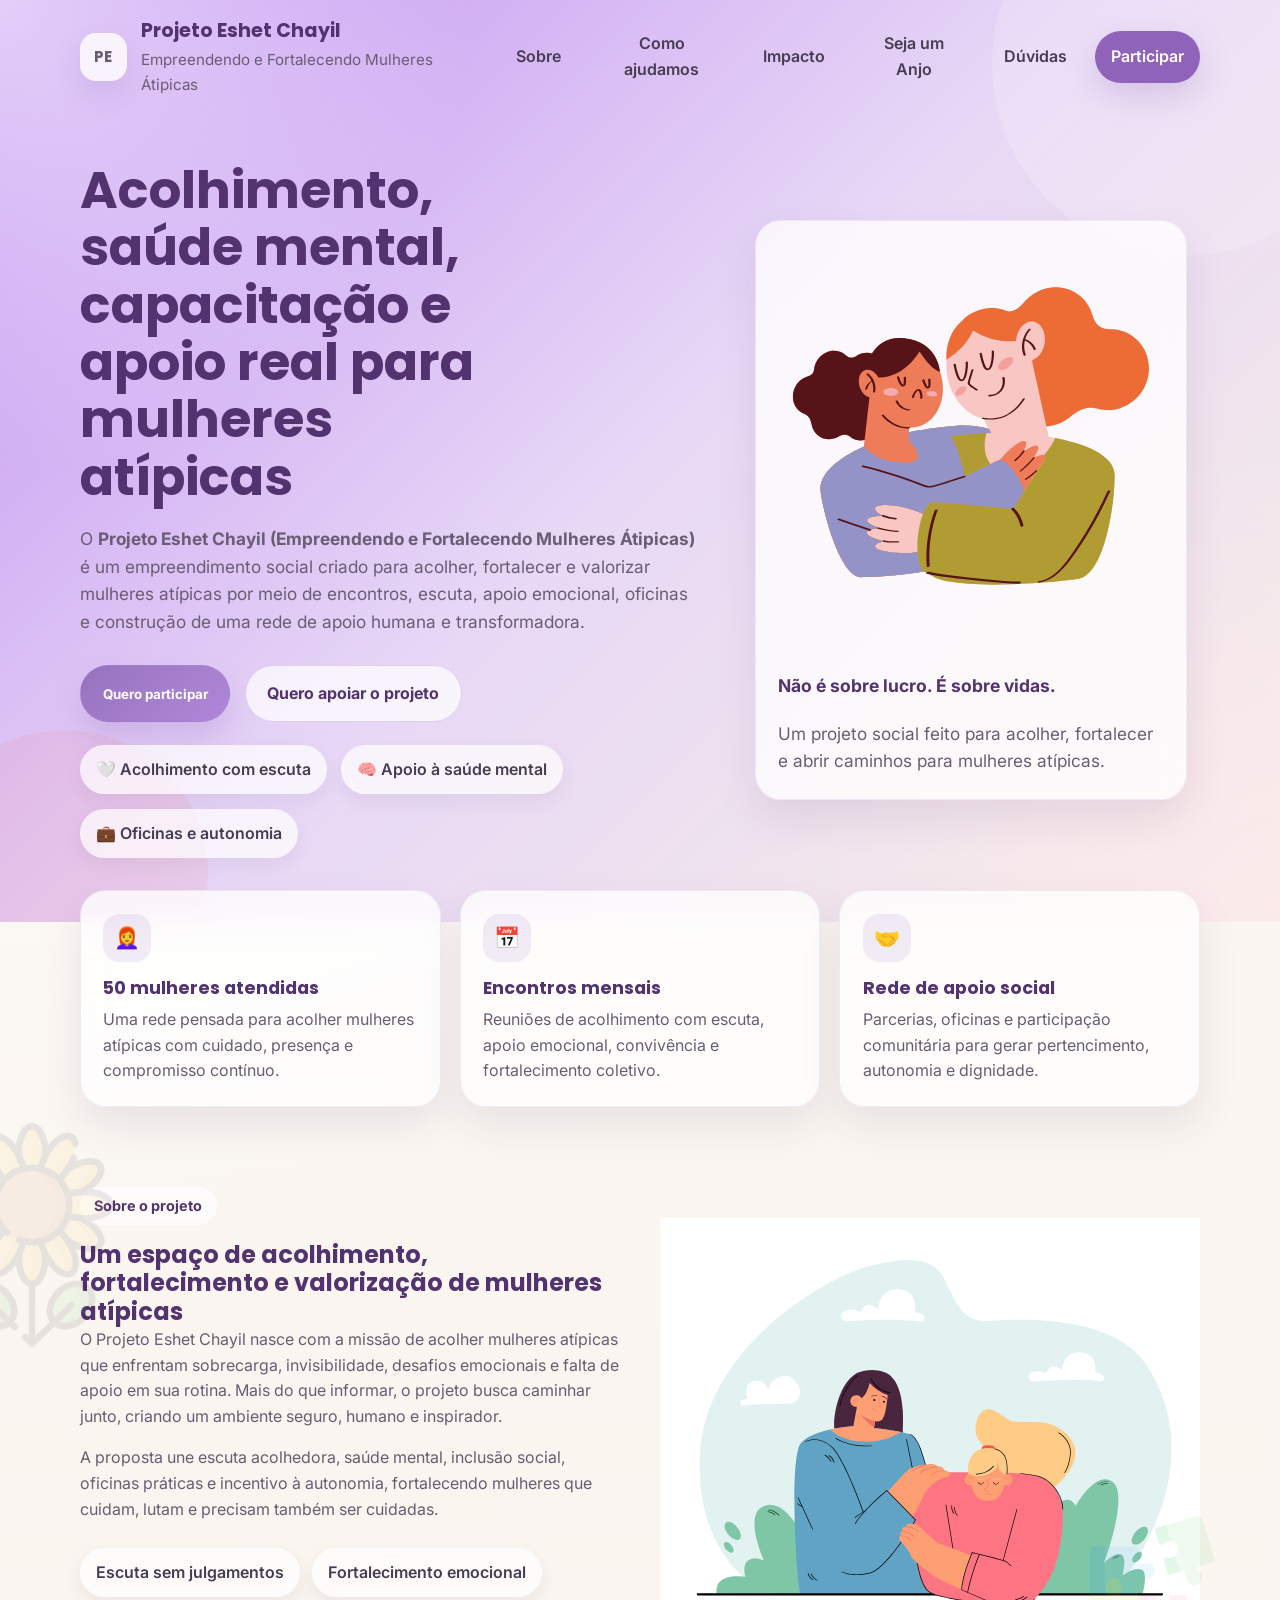
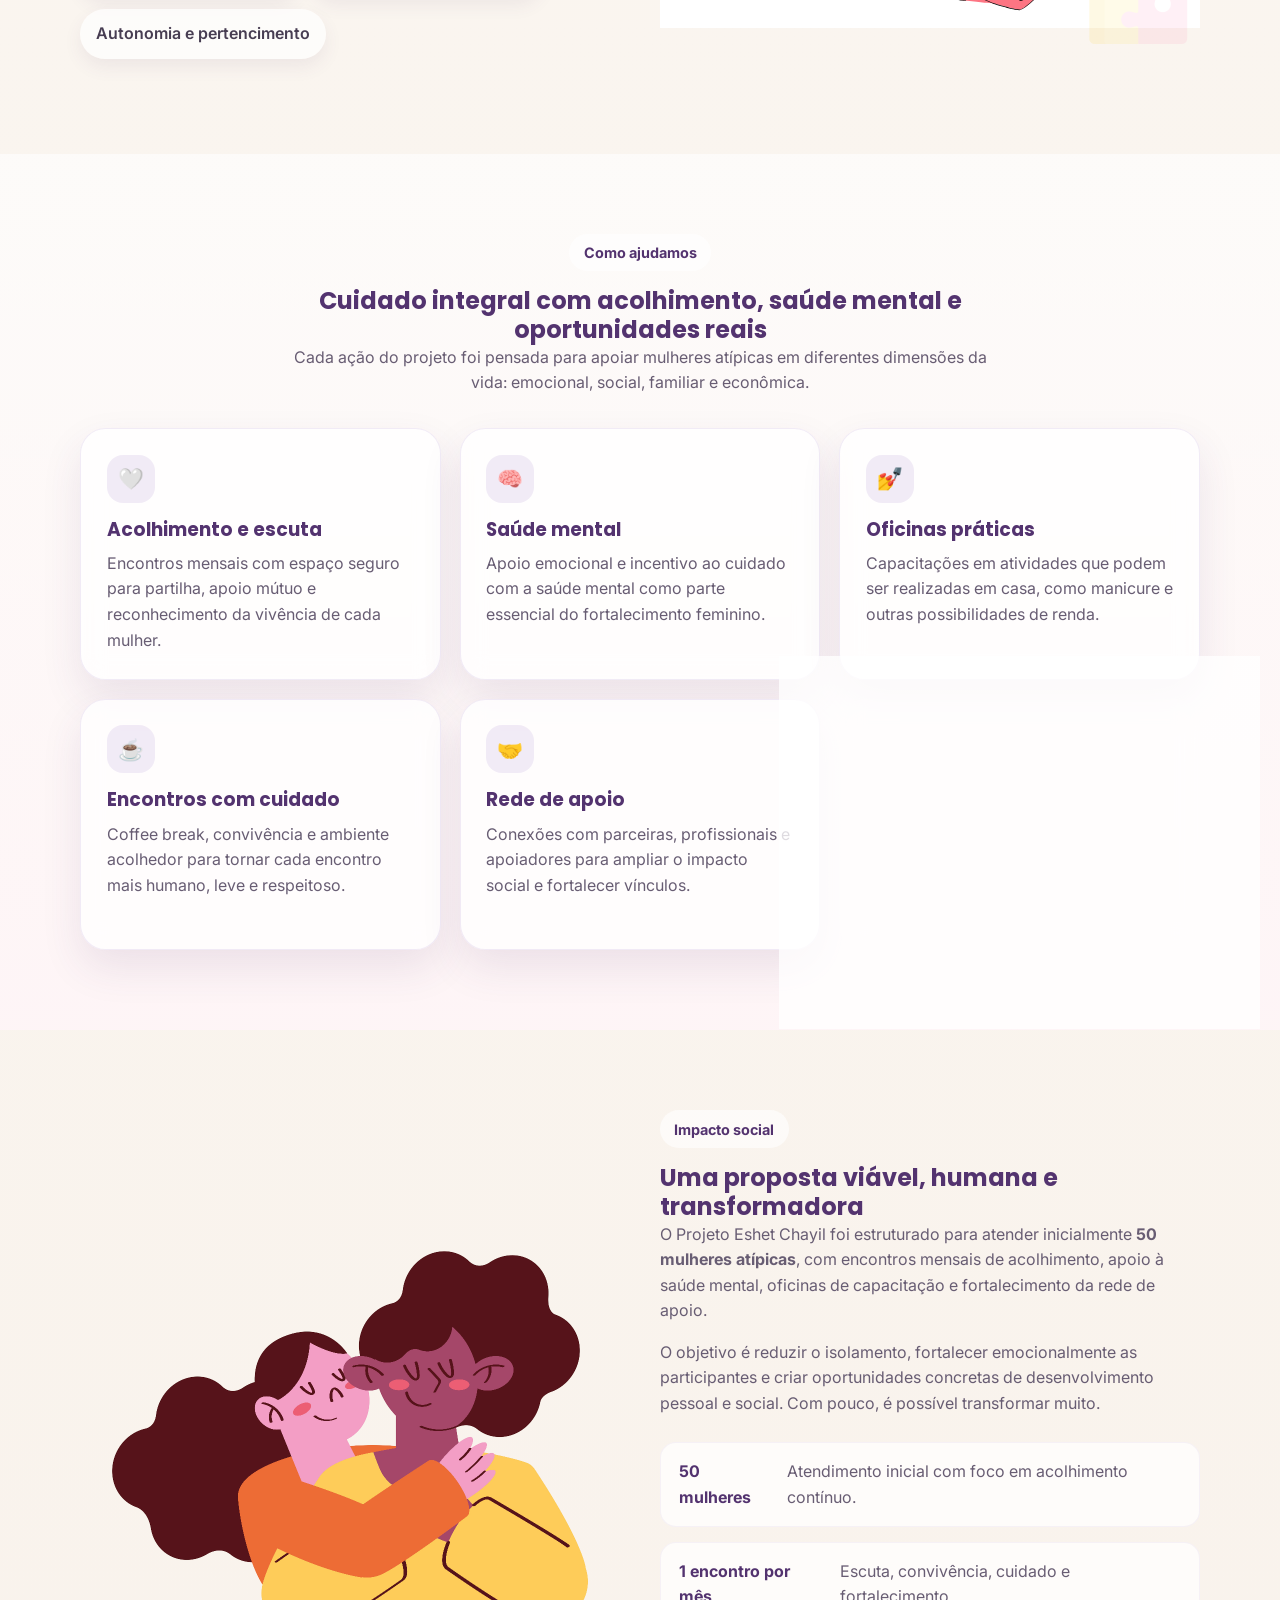
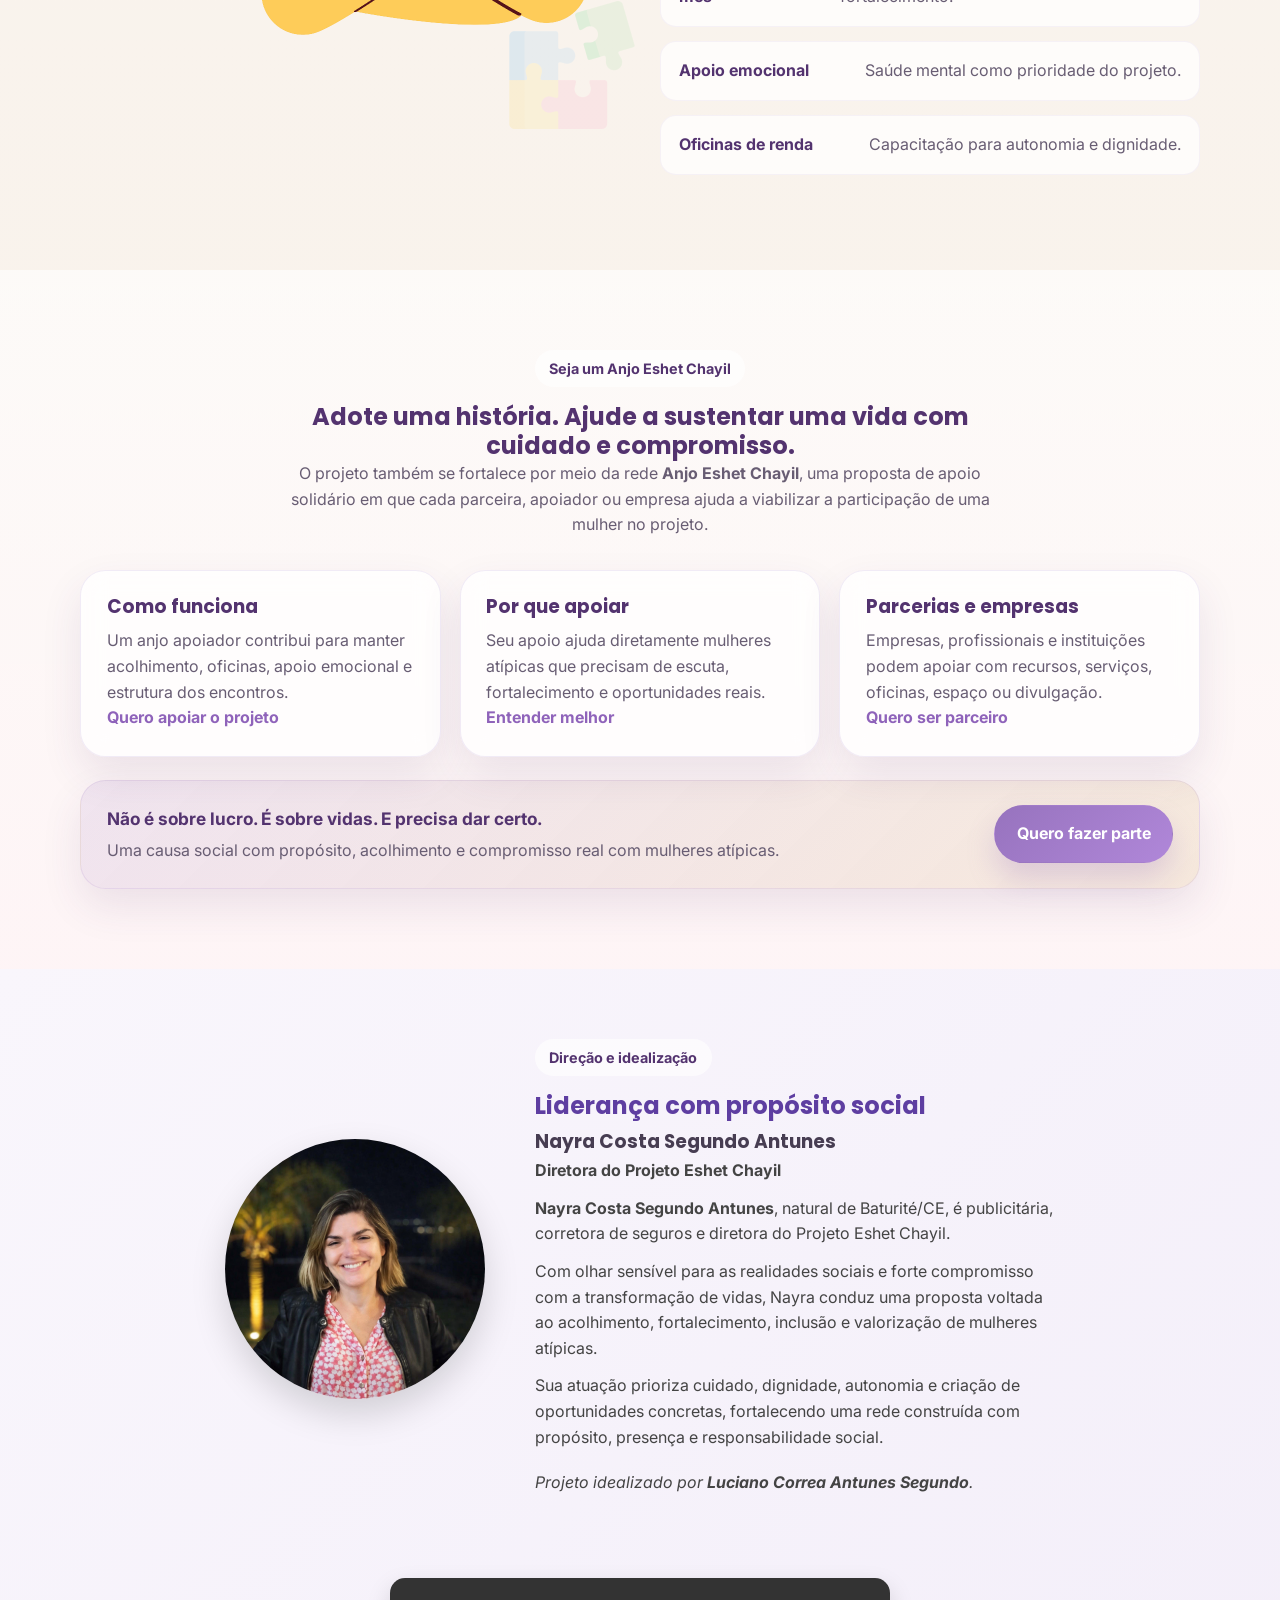
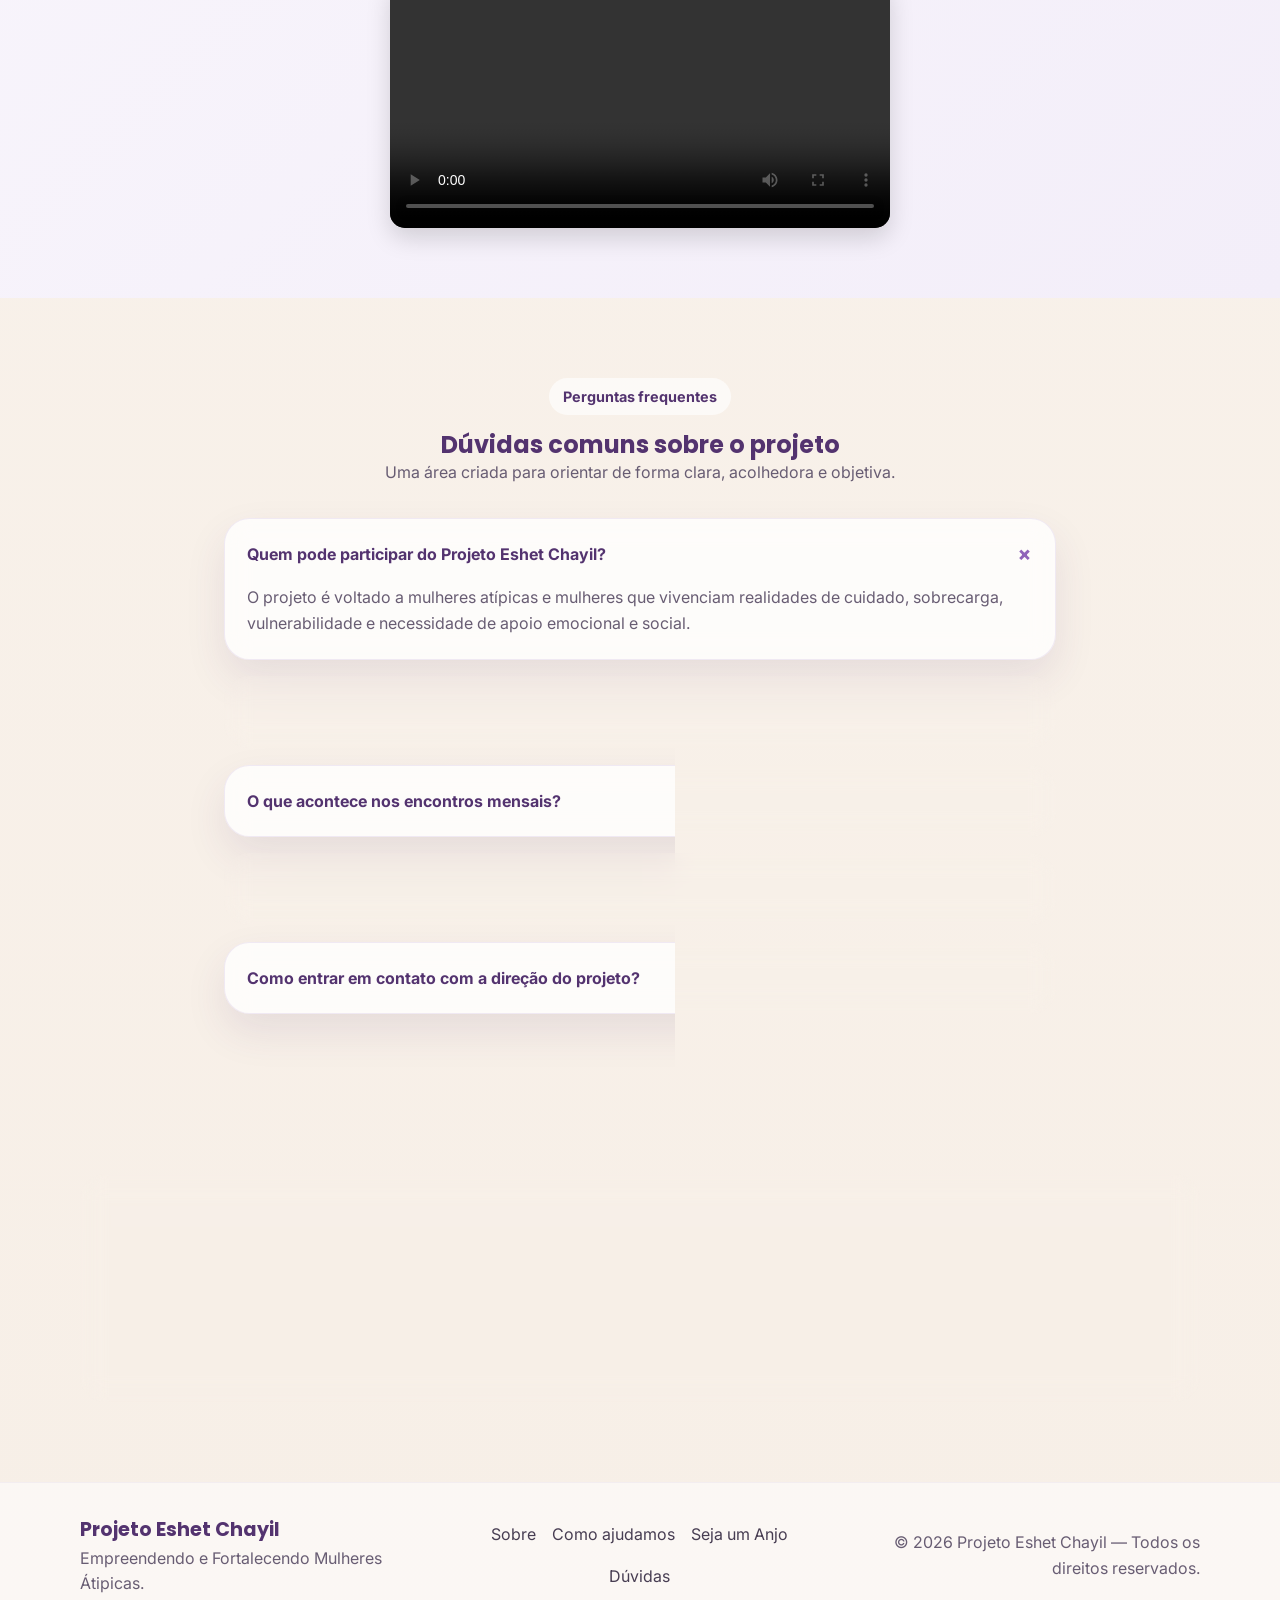
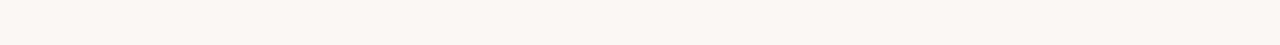
==== commit 21520af1: "feat: adiciona link para apoiador" ====
--- a/index.html
+++ b/index.html
@@ -394,7 +394,7 @@
 
         <div class="cta-actions">
           <button type="button" class="btn btn-primary" onclick="link_cadastro()">Quero me cadastrar</button>
-          <a href="#anjo" class="btn btn-secondary">Quero ser um apoiador</a>
+          <a href="https://docs.google.com/forms/d/e/1FAIpQLSfTXlBG0Pyyzjq9sheCvz9xI5Mic5itRxSVIjfeTpAZixoqpA/viewform?usp=dialog" class="btn btn-secondary" target="_blank" rel="noopener noreferrer">Quero ser um apoiador</a>
         </div>
       </div>
     </section>
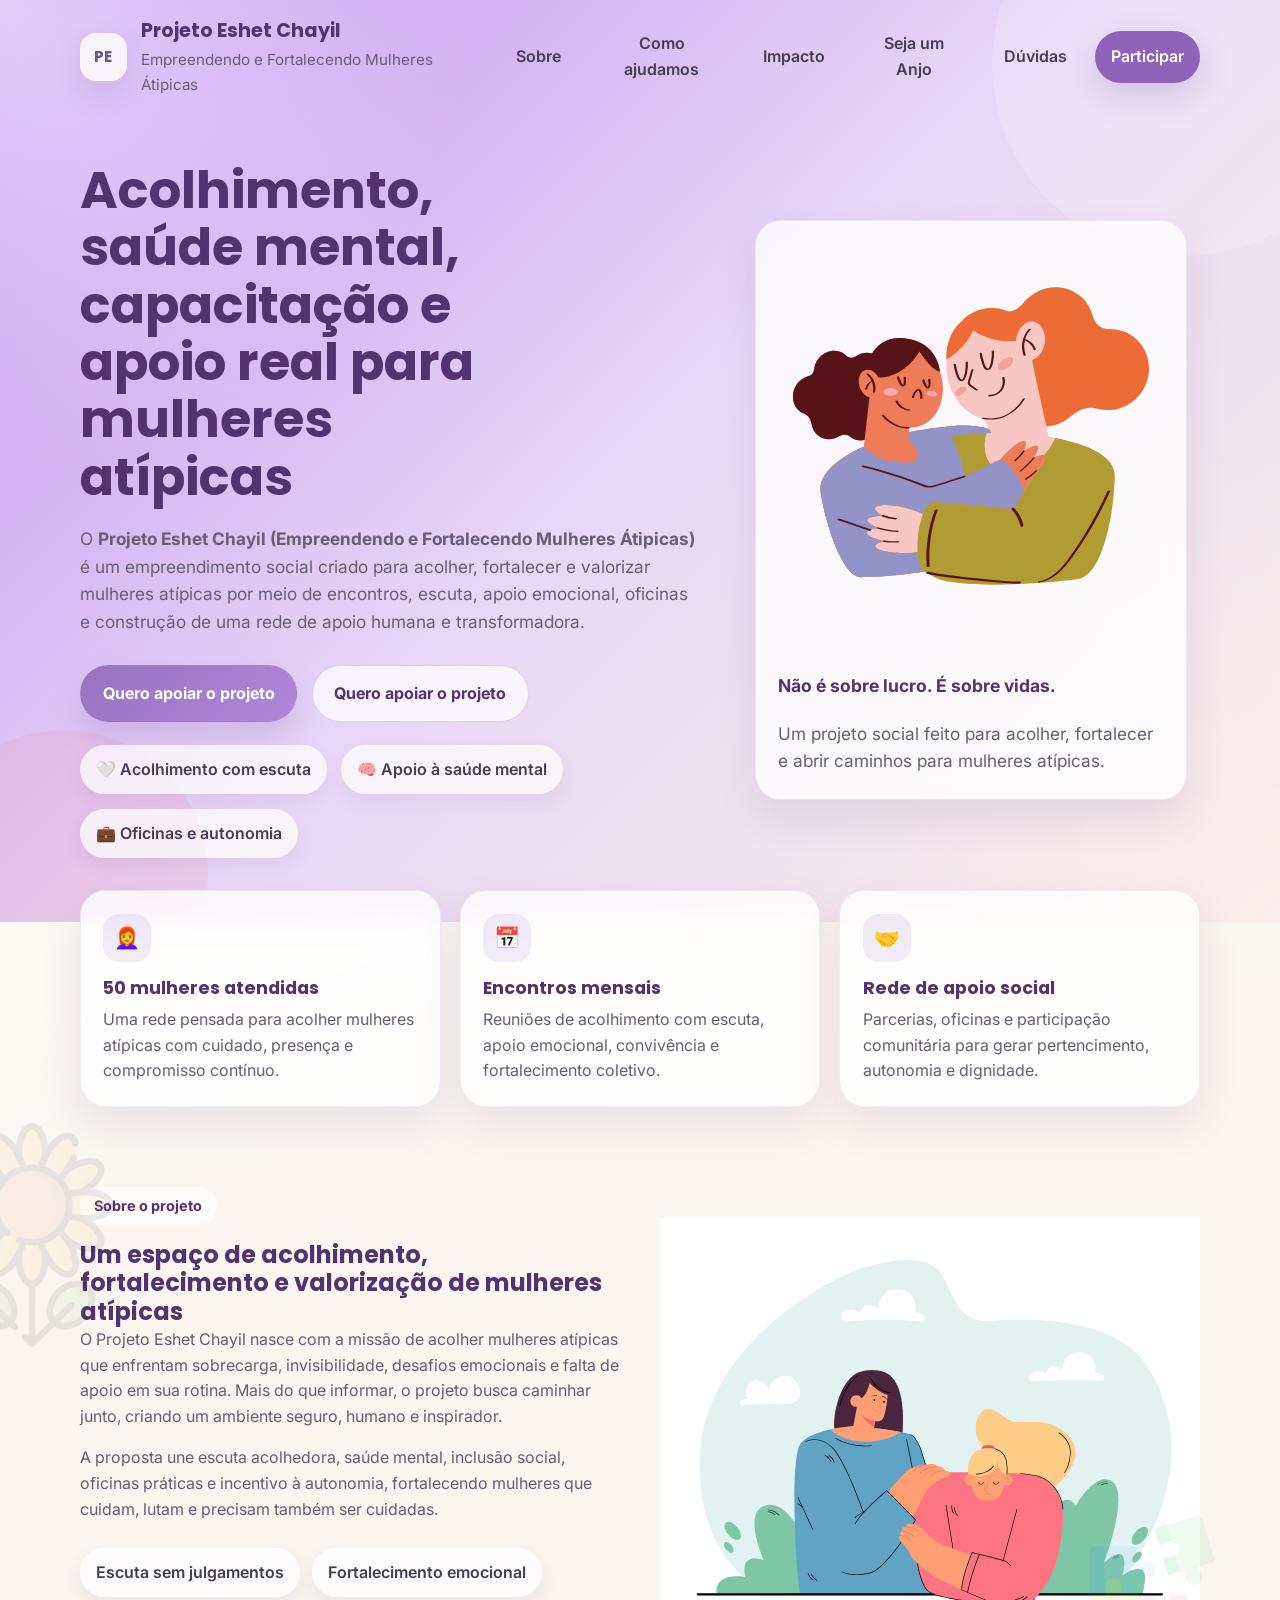
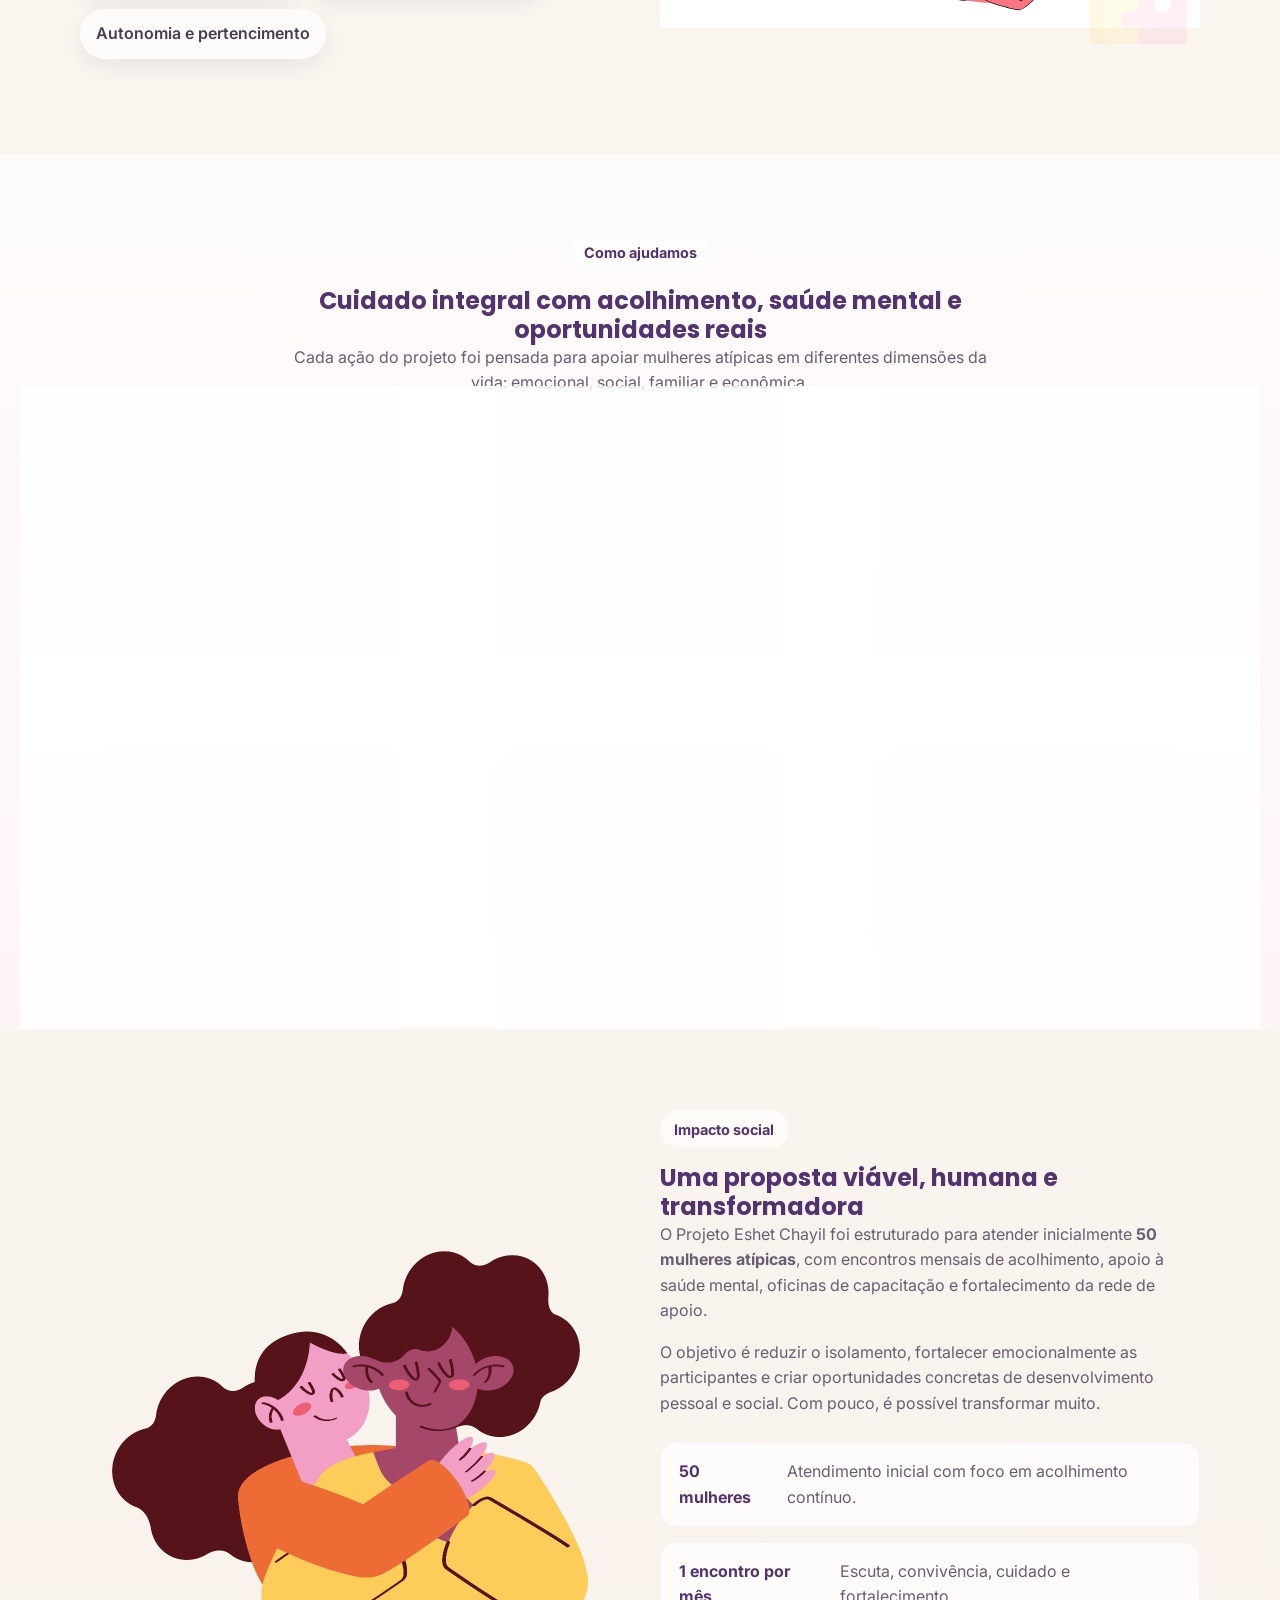
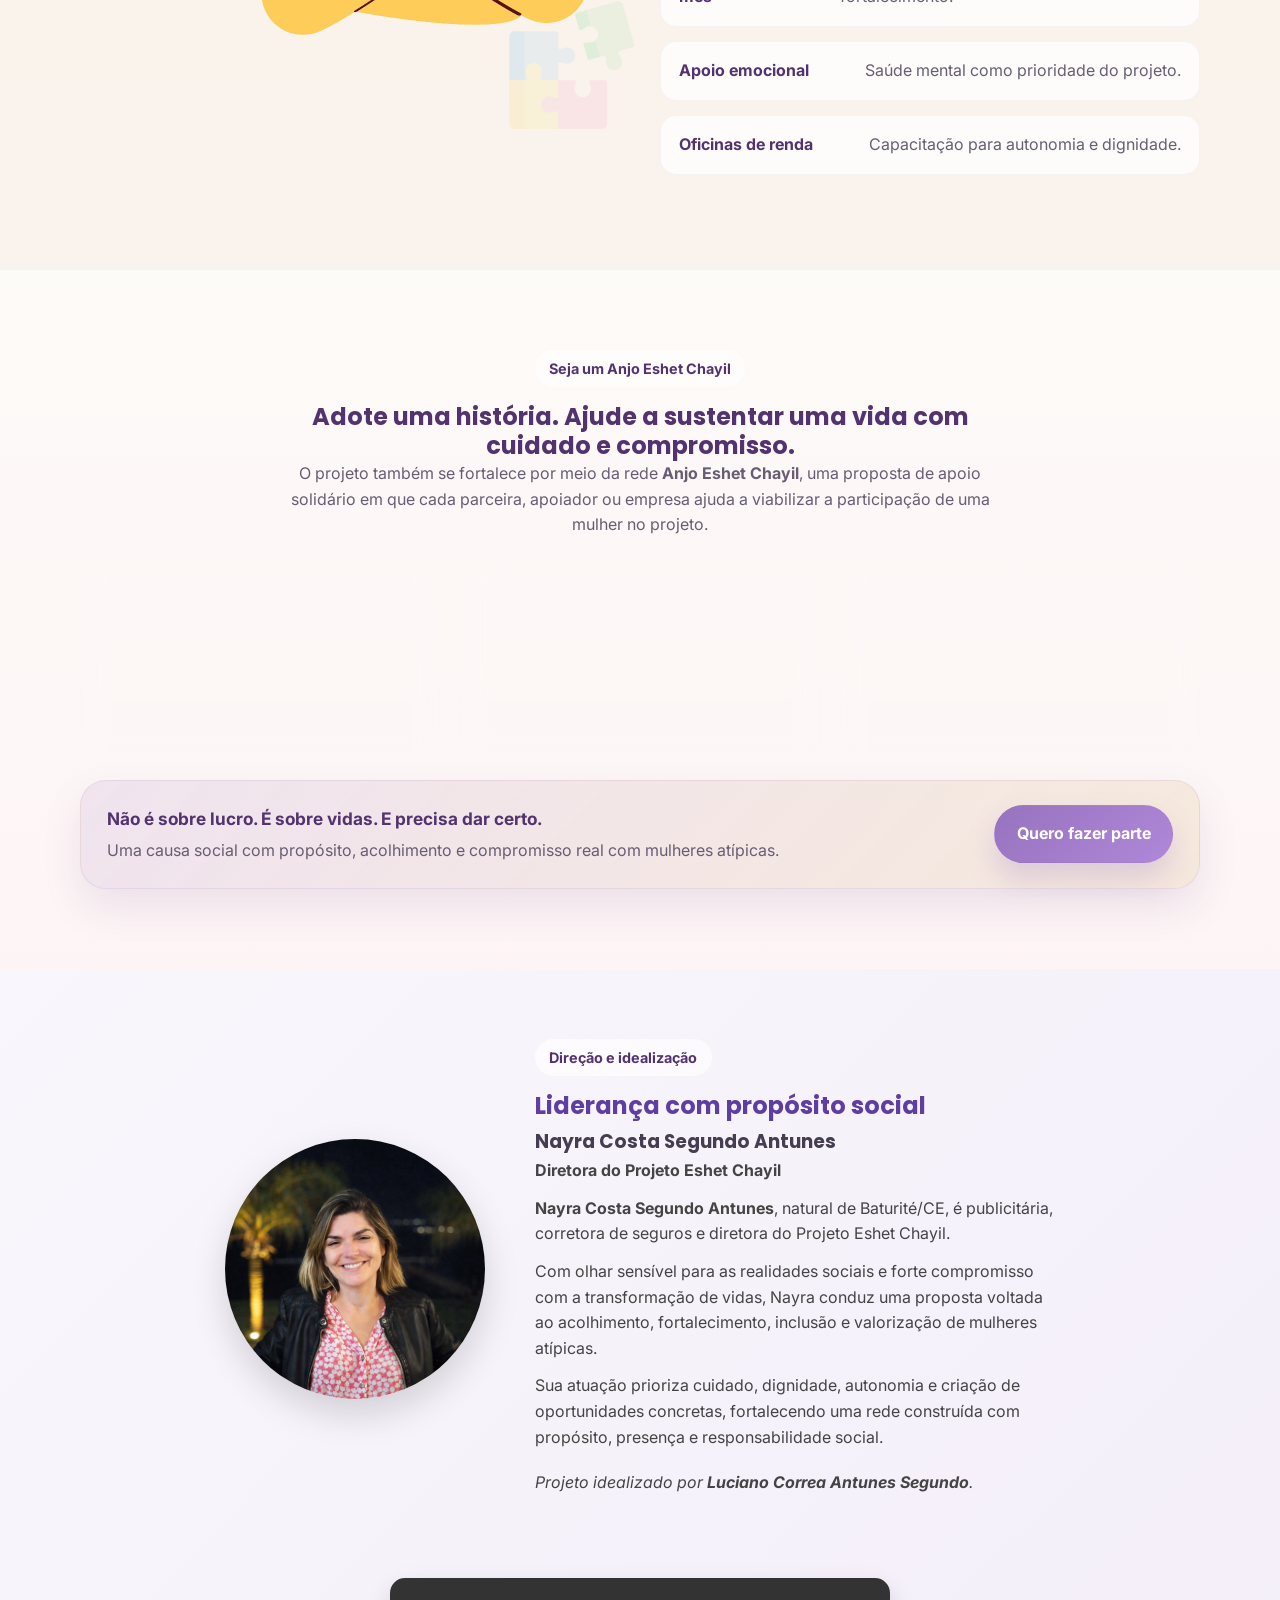
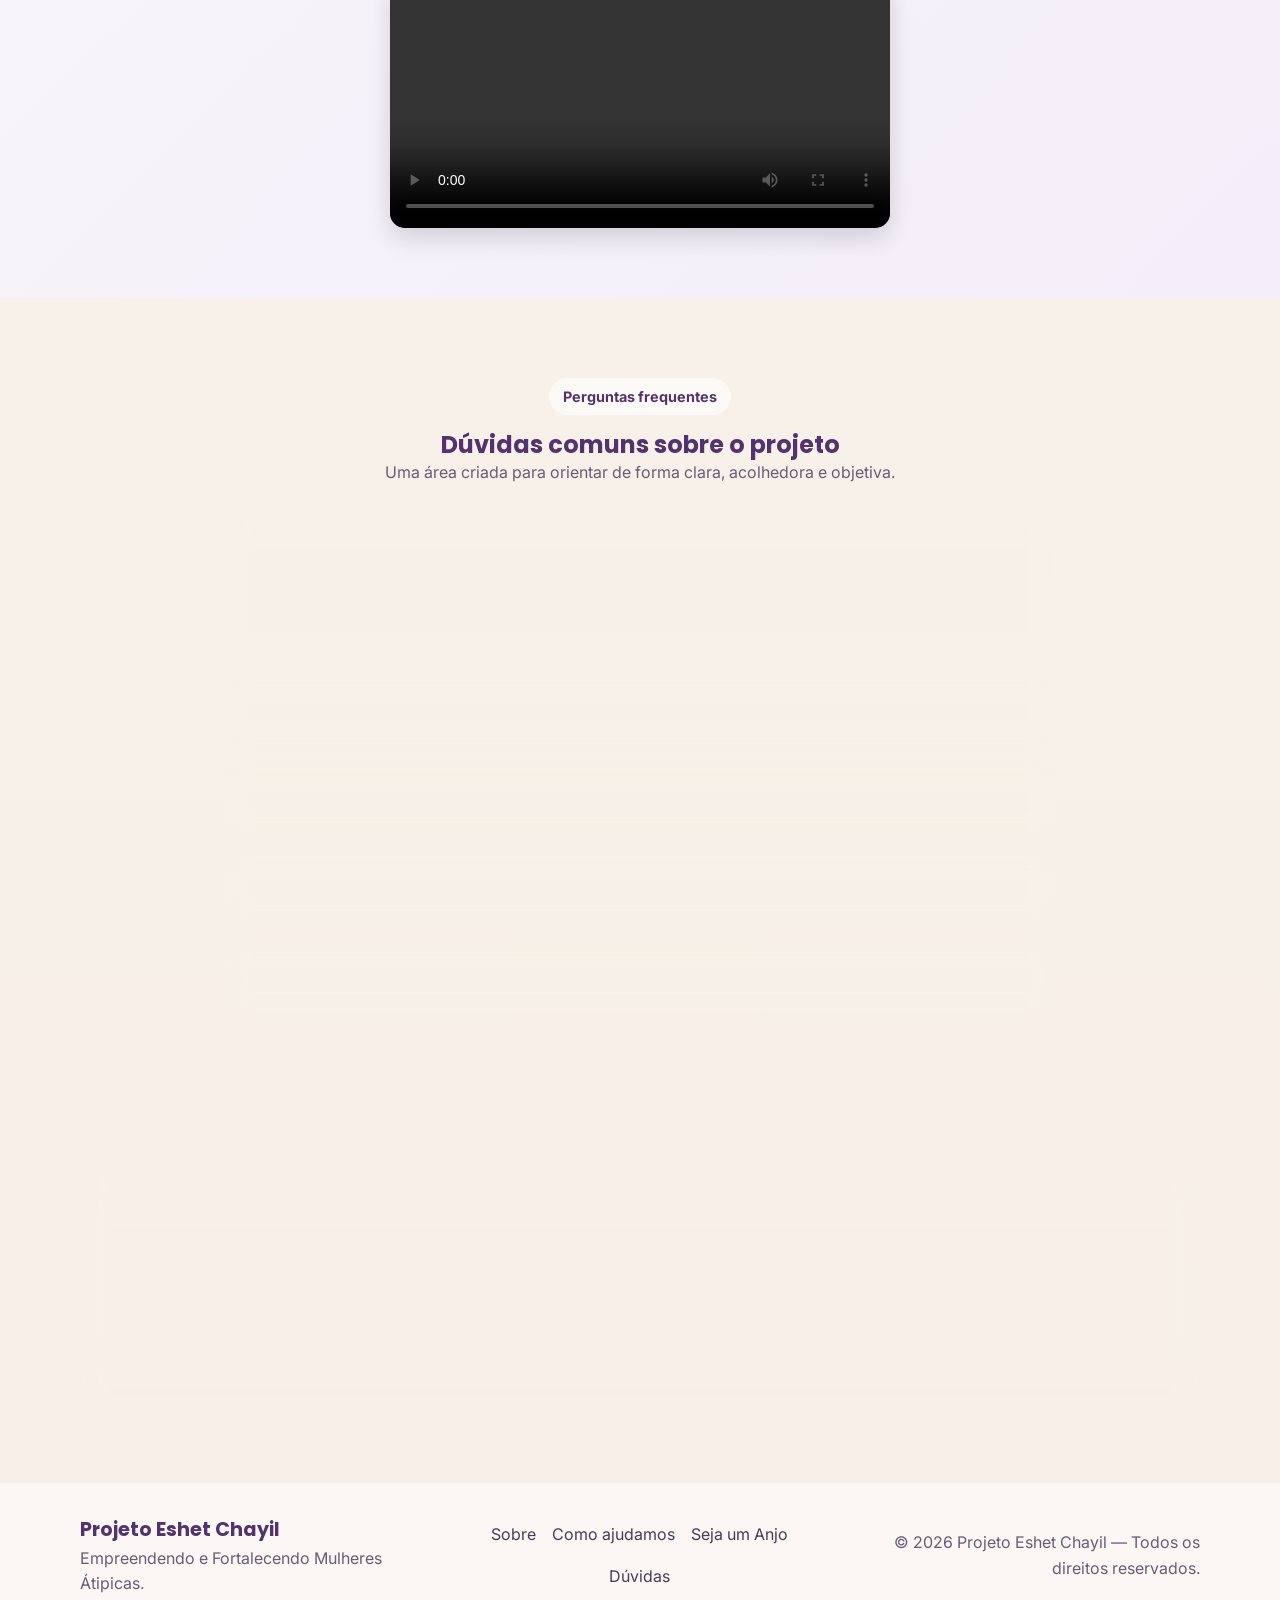
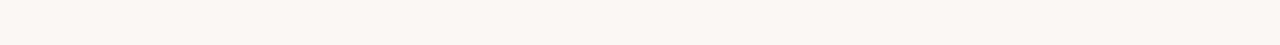
==== commit 87ebd4da: "refactor: mudar btn para link" ====
--- a/index.html
+++ b/index.html
@@ -79,7 +79,7 @@
           encontros, escuta, apoio emocional, oficinas e construção de uma rede de apoio humana e transformadora.
         </p>
         <div class="hero-actions">
-          <button type="button" class="btn btn-primary" onclick="link_cadastro()">Quero participar</button>
+          <a class="btn btn-primary" href="#cadastro">Quero apoiar o projeto</a>
           <a class="btn btn-secondary" href="#anjo">Quero apoiar o projeto</a>
         </div>
 
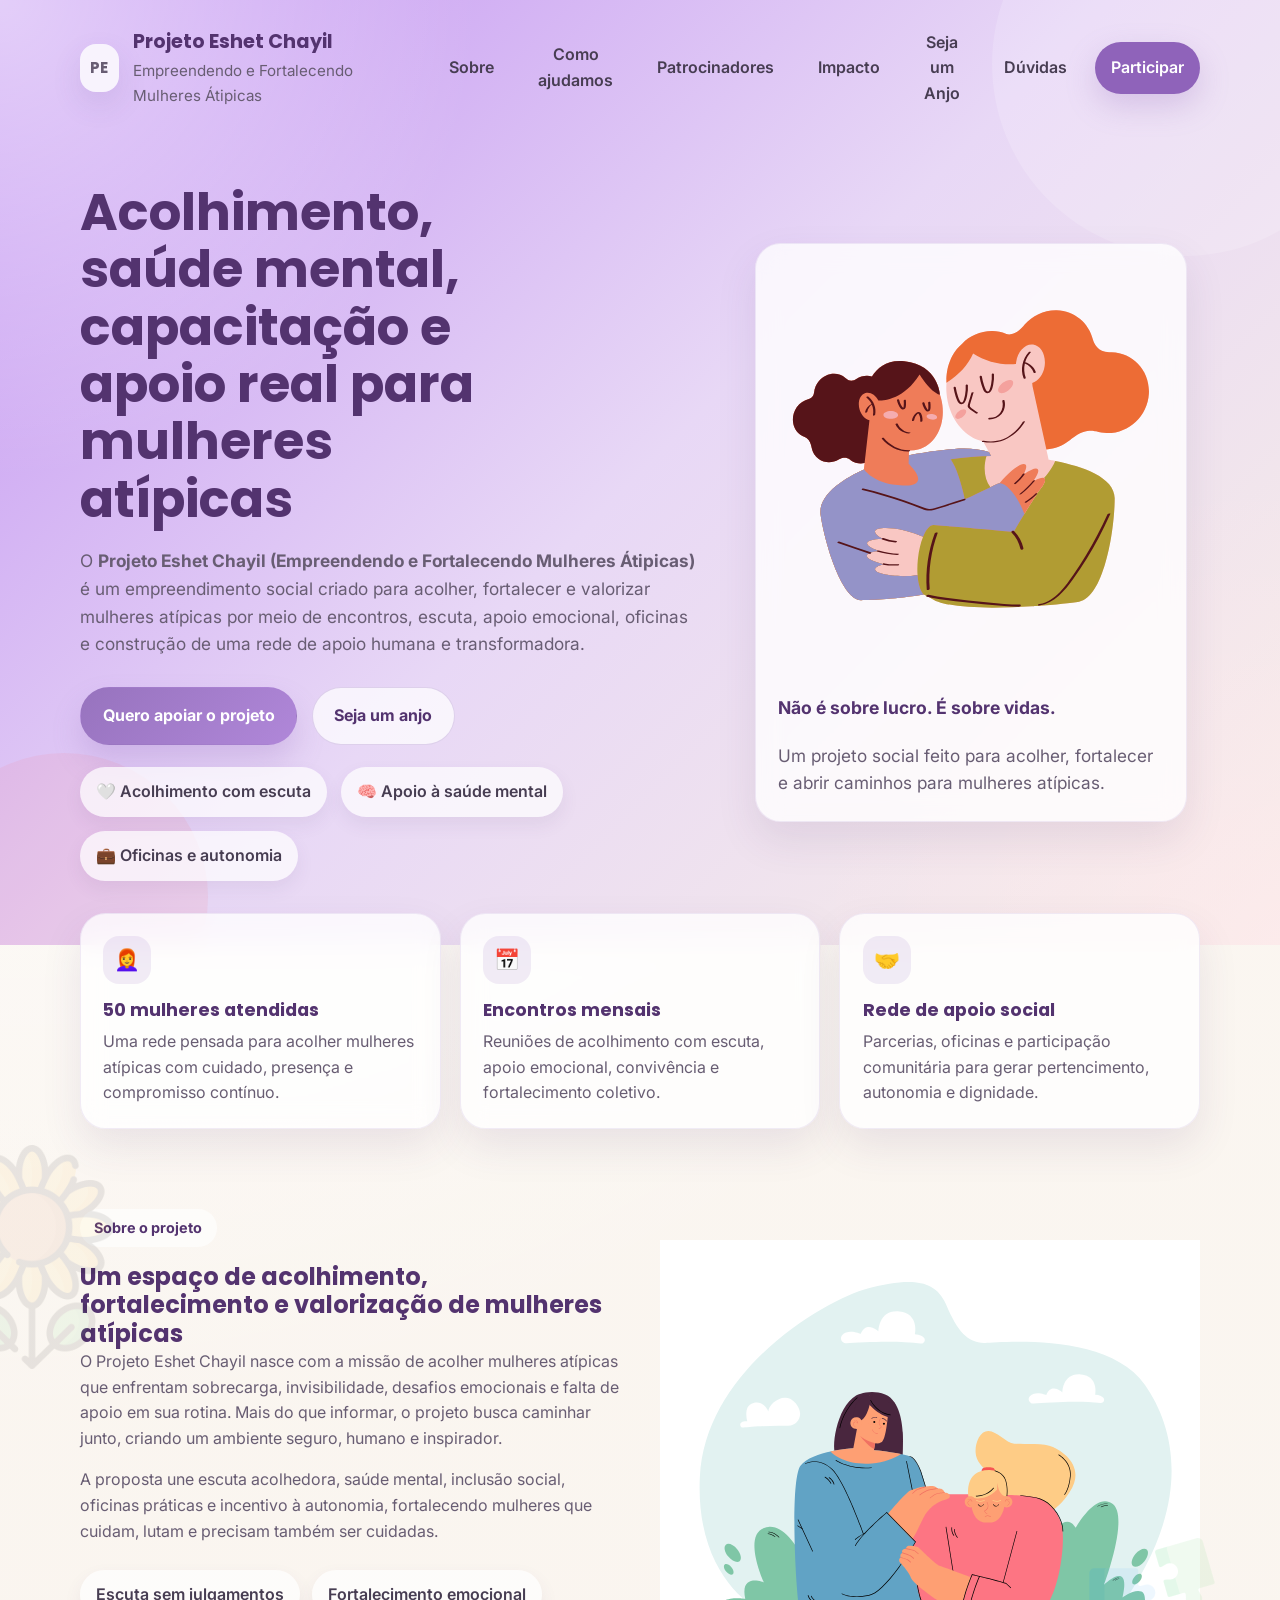
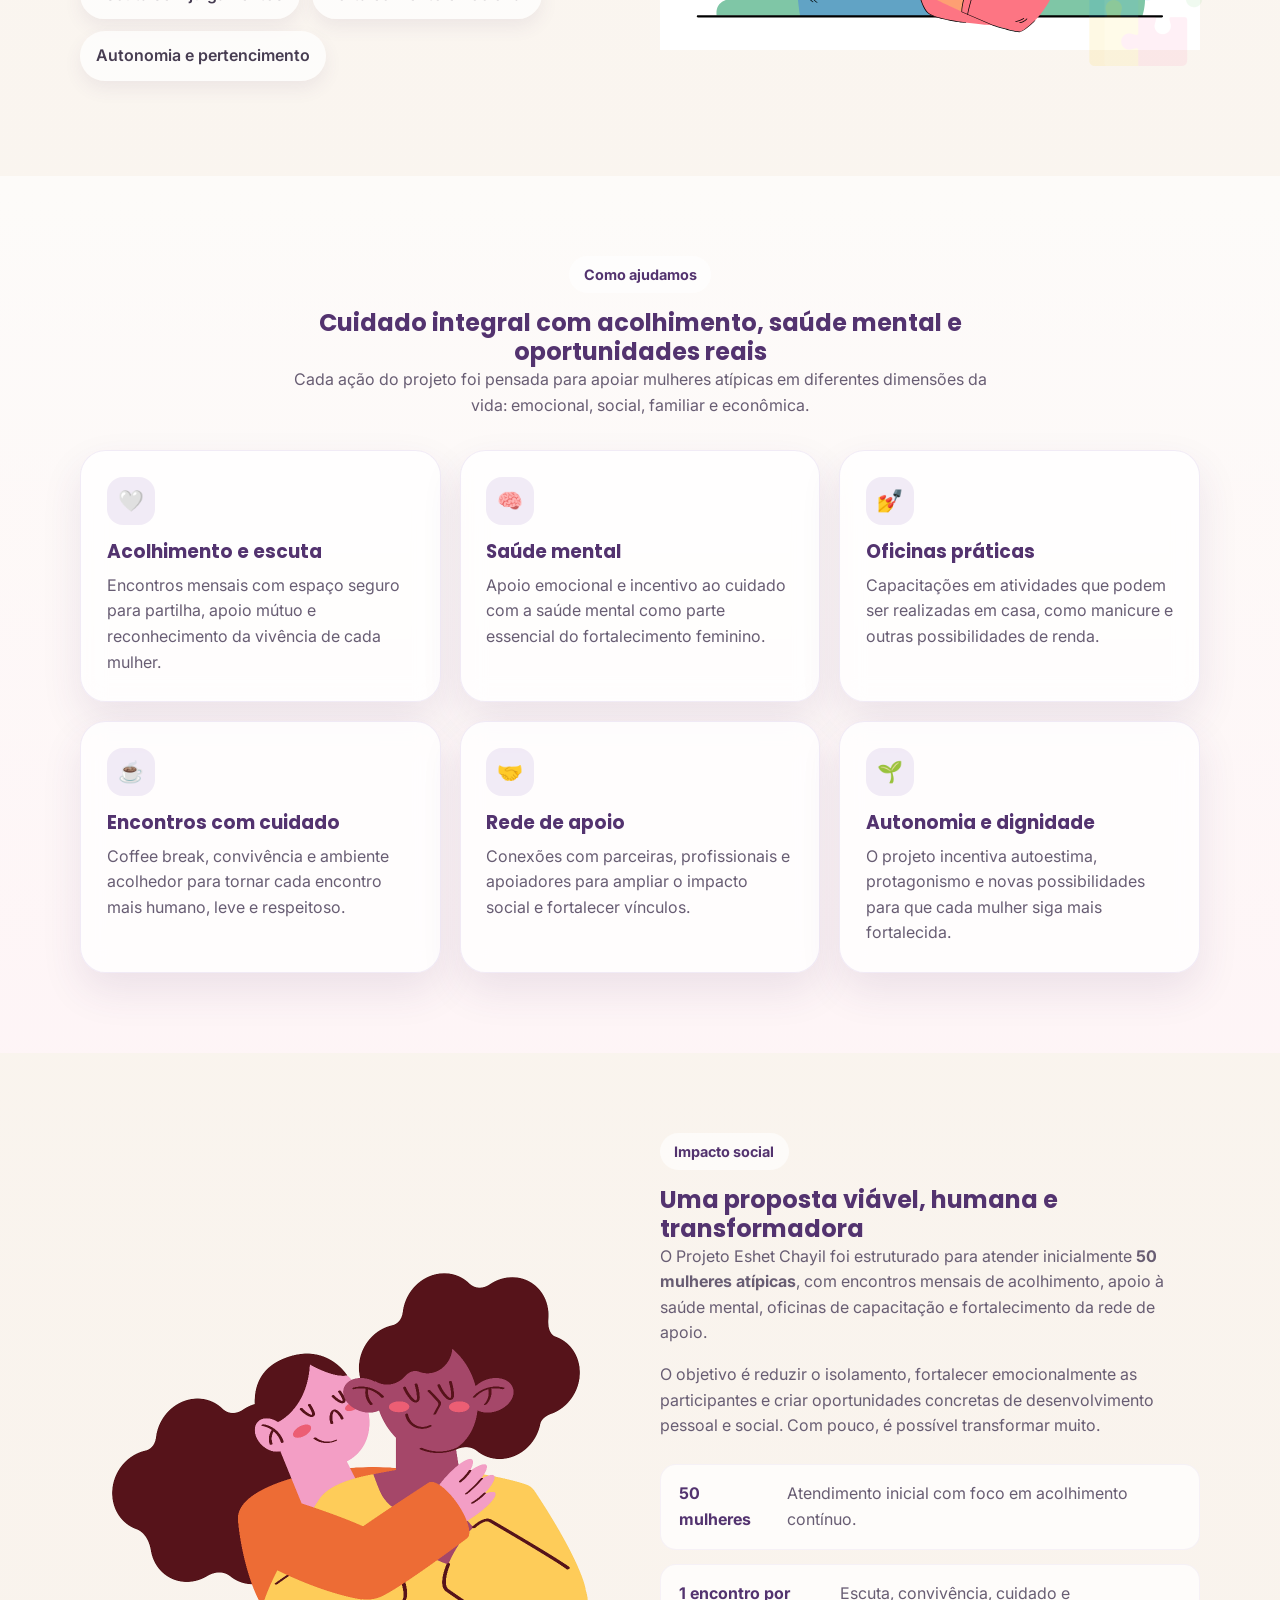
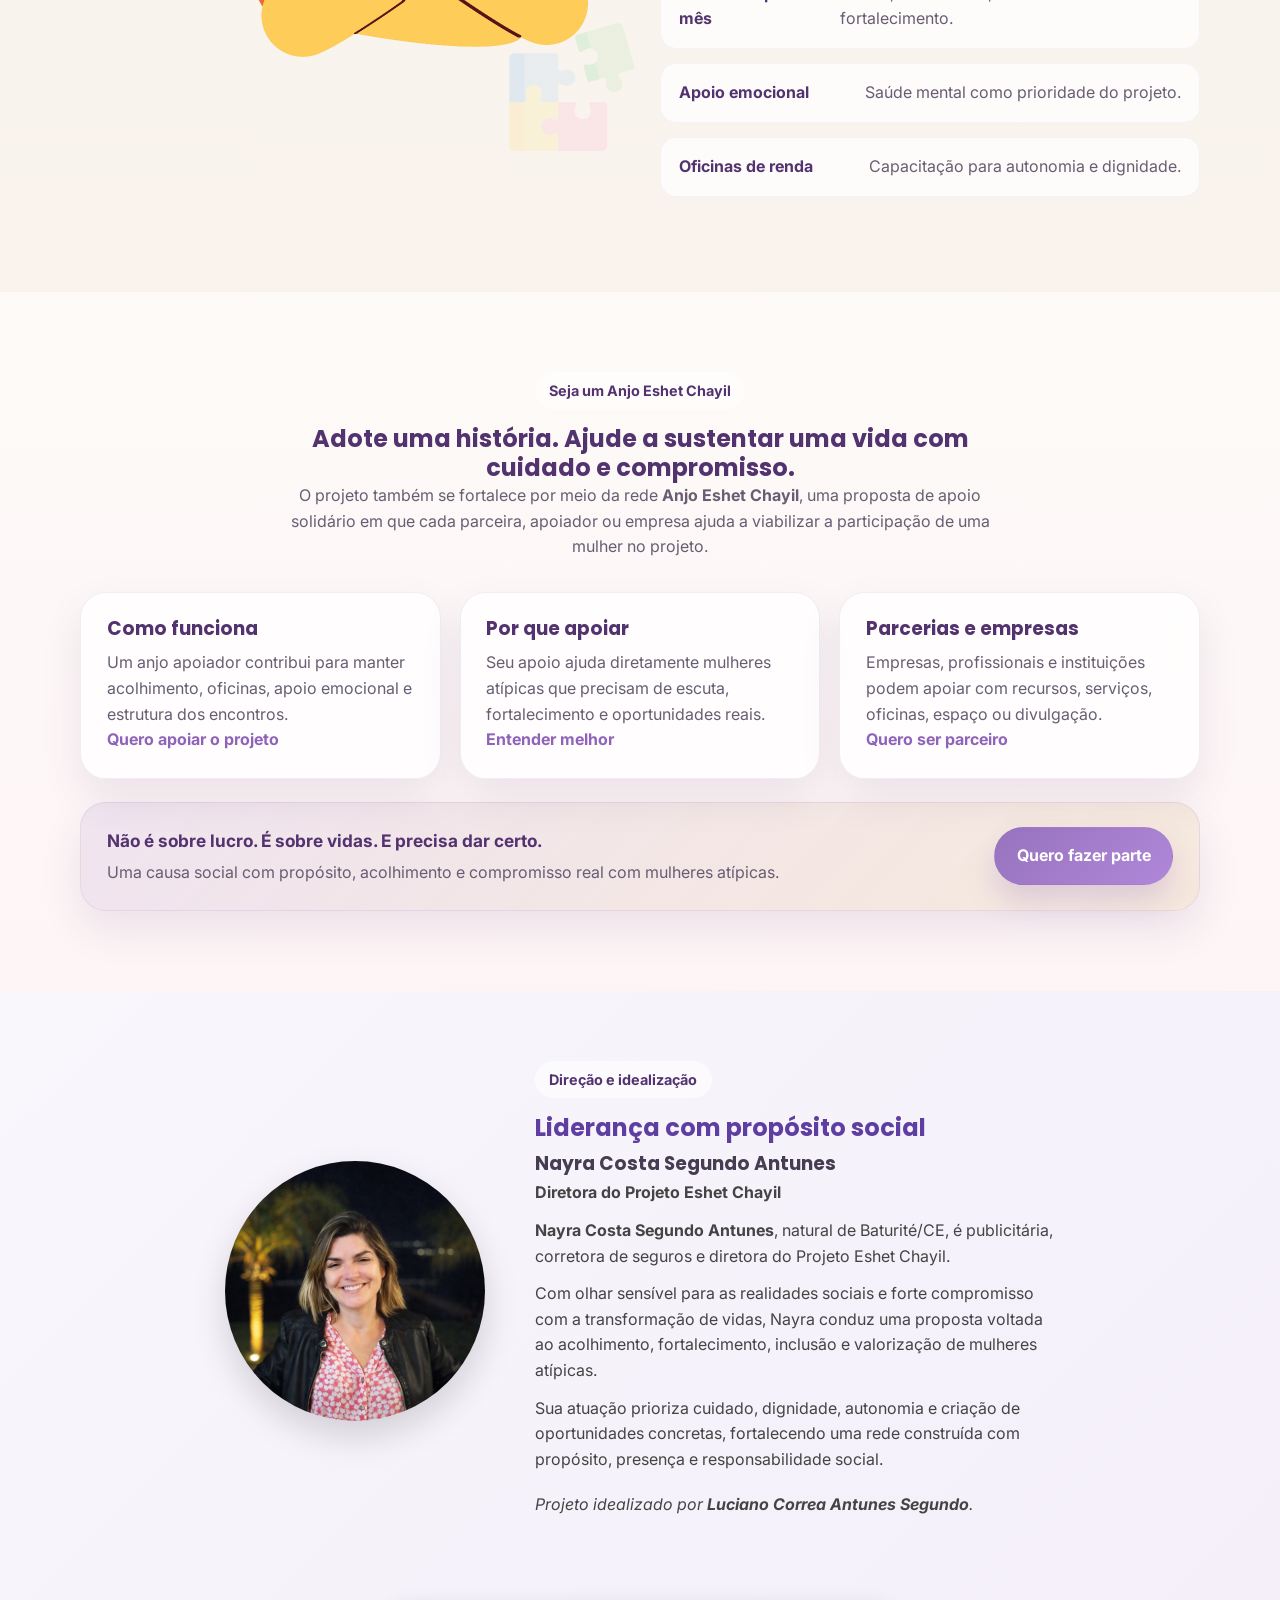
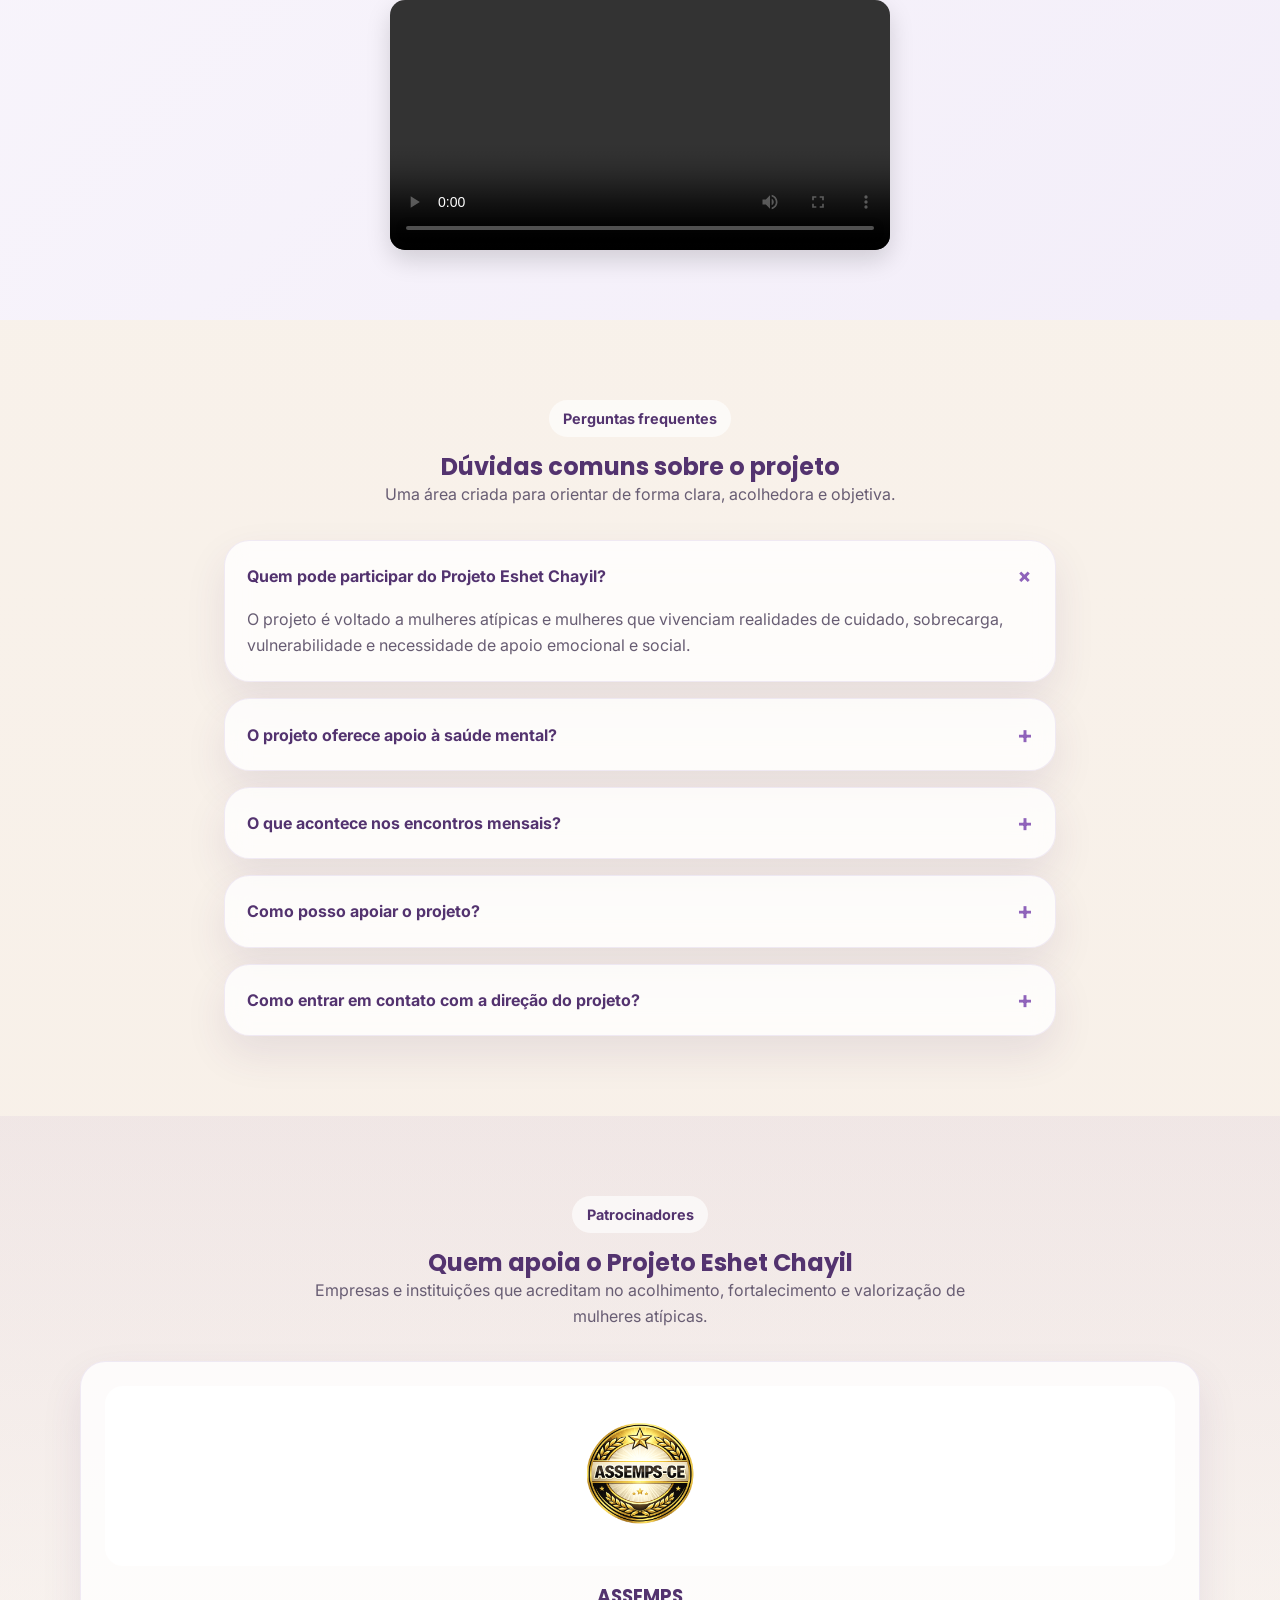
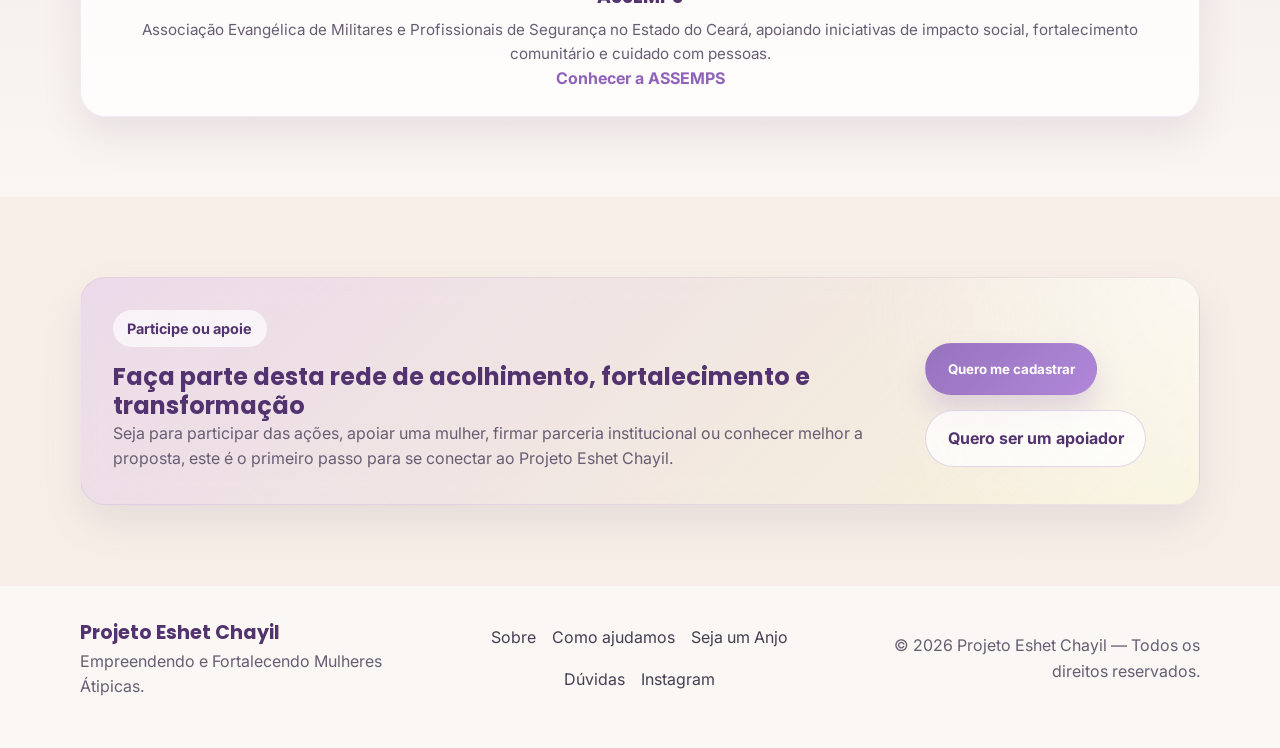
==== commit 82677495: "add: section patrocinadores" ====
--- a/index.html
+++ b/index.html
@@ -32,6 +32,7 @@
   <link rel="stylesheet" href="assets/css/footer.css">
   <link rel="stylesheet" href="assets/css/nayra.css">
   <link rel="stylesheet" href="assets/css/responsive.css">
+  <link rel="stylesheet" href="assets/css/sponsors.css">
 
   <link rel="preconnect" href="https://fonts.googleapis.com">
   <link rel="preconnect" href="https://fonts.gstatic.com" crossorigin>
@@ -62,6 +63,7 @@
       <nav class="menu desktop-menu" id="menu-principal" aria-label="Menu principal">
         <a href="#acolhimento">Sobre</a>
         <a href="#como-ajudamos">Como ajudamos</a>
+        <a href="#patrocinadores">Patrocinadores</a>
         <a href="#impacto">Impacto</a>
         <a href="#anjo">Seja um Anjo</a>
         <a href="#faq">Dúvidas</a>
@@ -80,7 +82,7 @@
         </p>
         <div class="hero-actions">
           <a class="btn btn-primary" href="#cadastro">Quero apoiar o projeto</a>
-          <a class="btn btn-secondary" href="#anjo">Quero apoiar o projeto</a>
+          <a class="btn btn-secondary" href="#anjo">Seja um anjo</a>
         </div>
 
         <ul class="hero-highlights" aria-label="Destaques do Projeto Eshet Chayil">
@@ -168,37 +170,43 @@
           <article class="soft-card support-card">
             <span class="icon-badge">🤍</span>
             <h3>Acolhimento e escuta</h3>
-            <p>Encontros mensais com espaço seguro para partilha, apoio mútuo e reconhecimento da vivência de cada mulher.</p>
+            <p>Encontros mensais com espaço seguro para partilha, apoio mútuo e reconhecimento da vivência de cada
+              mulher.</p>
           </article>
 
           <article class="soft-card support-card">
             <span class="icon-badge">🧠</span>
             <h3>Saúde mental</h3>
-            <p>Apoio emocional e incentivo ao cuidado com a saúde mental como parte essencial do fortalecimento feminino.</p>
+            <p>Apoio emocional e incentivo ao cuidado com a saúde mental como parte essencial do fortalecimento
+              feminino.</p>
           </article>
 
           <article class="soft-card support-card">
             <span class="icon-badge">💅</span>
             <h3>Oficinas práticas</h3>
-            <p>Capacitações em atividades que podem ser realizadas em casa, como manicure e outras possibilidades de renda.</p>
+            <p>Capacitações em atividades que podem ser realizadas em casa, como manicure e outras possibilidades de
+              renda.</p>
           </article>
 
           <article class="soft-card support-card">
             <span class="icon-badge">☕</span>
             <h3>Encontros com cuidado</h3>
-            <p>Coffee break, convivência e ambiente acolhedor para tornar cada encontro mais humano, leve e respeitoso.</p>
+            <p>Coffee break, convivência e ambiente acolhedor para tornar cada encontro mais humano, leve e respeitoso.
+            </p>
           </article>
 
           <article class="soft-card support-card">
             <span class="icon-badge">🤝</span>
             <h3>Rede de apoio</h3>
-            <p>Conexões com parceiras, profissionais e apoiadores para ampliar o impacto social e fortalecer vínculos.</p>
+            <p>Conexões com parceiras, profissionais e apoiadores para ampliar o impacto social e fortalecer vínculos.
+            </p>
           </article>
 
           <article class="soft-card support-card">
             <span class="icon-badge">🌱</span>
             <h3>Autonomia e dignidade</h3>
-            <p>O projeto incentiva autoestima, protagonismo e novas possibilidades para que cada mulher siga mais fortalecida.</p>
+            <p>O projeto incentiva autoestima, protagonismo e novas possibilidades para que cada mulher siga mais
+              fortalecida.</p>
           </article>
         </div>
       </div>
@@ -216,18 +224,24 @@
           <h2>Uma proposta viável, humana e transformadora</h2>
           <p>
             O Projeto Eshet Chayil foi estruturado para atender inicialmente <strong>50 mulheres atípicas</strong>, com
-            encontros mensais de acolhimento, apoio à saúde mental, oficinas de capacitação e fortalecimento da rede de apoio.
-          </p>
-          <p>
-            O objetivo é reduzir o isolamento, fortalecer emocionalmente as participantes e criar oportunidades concretas
+            encontros mensais de acolhimento, apoio à saúde mental, oficinas de capacitação e fortalecimento da rede de
+            apoio.
+          </p>
+          <p>
+            O objetivo é reduzir o isolamento, fortalecer emocionalmente as participantes e criar oportunidades
+            concretas
             de desenvolvimento pessoal e social. Com pouco, é possível transformar muito.
           </p>
 
           <div class="project-list">
-            <div class="project-item"><strong>50 mulheres</strong><span>Atendimento inicial com foco em acolhimento contínuo.</span></div>
-            <div class="project-item"><strong>1 encontro por mês</strong><span>Escuta, convivência, cuidado e fortalecimento.</span></div>
-            <div class="project-item"><strong>Apoio emocional</strong><span>Saúde mental como prioridade do projeto.</span></div>
-            <div class="project-item"><strong>Oficinas de renda</strong><span>Capacitação para autonomia e dignidade.</span></div>
+            <div class="project-item"><strong>50 mulheres</strong><span>Atendimento inicial com foco em acolhimento
+                contínuo.</span></div>
+            <div class="project-item"><strong>1 encontro por mês</strong><span>Escuta, convivência, cuidado e
+                fortalecimento.</span></div>
+            <div class="project-item"><strong>Apoio emocional</strong><span>Saúde mental como prioridade do
+                projeto.</span></div>
+            <div class="project-item"><strong>Oficinas de renda</strong><span>Capacitação para autonomia e
+                dignidade.</span></div>
           </div>
         </div>
       </div>
@@ -240,26 +254,30 @@
           <h2>Adote uma história. Ajude a sustentar uma vida com cuidado e compromisso.</h2>
           <p>
             O projeto também se fortalece por meio da rede <strong>Anjo Eshet Chayil</strong>, uma proposta de apoio
-            solidário em que cada parceira, apoiador ou empresa ajuda a viabilizar a participação de uma mulher no projeto.
+            solidário em que cada parceira, apoiador ou empresa ajuda a viabilizar a participação de uma mulher no
+            projeto.
           </p>
         </div>
 
         <div class="cards-grid resources-grid">
           <article class="soft-card resource-card">
             <h3>Como funciona</h3>
-            <p>Um anjo apoiador contribui para manter acolhimento, oficinas, apoio emocional e estrutura dos encontros.</p>
+            <p>Um anjo apoiador contribui para manter acolhimento, oficinas, apoio emocional e estrutura dos encontros.
+            </p>
             <a class="text-link" href="#cadastro">Quero apoiar o projeto</a>
           </article>
 
           <article class="soft-card resource-card">
             <h3>Por que apoiar</h3>
-            <p>Seu apoio ajuda diretamente mulheres atípicas que precisam de escuta, fortalecimento e oportunidades reais.</p>
+            <p>Seu apoio ajuda diretamente mulheres atípicas que precisam de escuta, fortalecimento e oportunidades
+              reais.</p>
             <a class="text-link" href="#faq">Entender melhor</a>
           </article>
 
           <article class="soft-card resource-card">
             <h3>Parcerias e empresas</h3>
-            <p>Empresas, profissionais e instituições podem apoiar com recursos, serviços, oficinas, espaço ou divulgação.</p>
+            <p>Empresas, profissionais e instituições podem apoiar com recursos, serviços, oficinas, espaço ou
+              divulgação.</p>
             <a class="text-link" href="#cadastro">Quero ser parceiro</a>
           </article>
         </div>
@@ -298,7 +316,8 @@
           </p>
 
           <p>
-            Sua atuação prioriza cuidado, dignidade, autonomia e criação de oportunidades concretas, fortalecendo uma rede
+            Sua atuação prioriza cuidado, dignidade, autonomia e criação de oportunidades concretas, fortalecendo uma
+            rede
             construída com propósito, presença e responsabilidade social.
           </p>
 
@@ -340,7 +359,8 @@
               <span class="faq-symbol">+</span>
             </button>
             <div class="faq-answer">
-              <p>Sim. O cuidado com a saúde mental faz parte da proposta do projeto, por meio de acolhimento, escuta e apoio emocional.</p>
+              <p>Sim. O cuidado com a saúde mental faz parte da proposta do projeto, por meio de acolhimento, escuta e
+                apoio emocional.</p>
             </div>
           </article>
 
@@ -350,7 +370,8 @@
               <span class="faq-symbol">+</span>
             </button>
             <div class="faq-answer">
-              <p>Os encontros podem incluir acolhimento, rodas de conversa, apoio emocional, oficinas práticas e momentos de convivência com coffee break.</p>
+              <p>Os encontros podem incluir acolhimento, rodas de conversa, apoio emocional, oficinas práticas e
+                momentos de convivência com coffee break.</p>
             </div>
           </article>
 
@@ -360,7 +381,8 @@
               <span class="faq-symbol">+</span>
             </button>
             <div class="faq-answer">
-              <p>Você pode apoiar como participante, parceira, empresa apoiadora, profissional voluntário ou como um Anjo Eshet Chayil.</p>
+              <p>Você pode apoiar como participante, parceira, empresa apoiadora, profissional voluntário ou como um
+                Anjo Eshet Chayil.</p>
             </div>
           </article>
 
@@ -381,20 +403,55 @@
       </div>
     </section>
 
+    <section class="section sponsors-section reveal" id="patrocinadores">
+      <div class="container">
+        <div class="section-heading centralizado">
+          <span class="section-tag">Patrocinadores</span>
+          <h2>Quem apoia o Projeto Eshet Chayil</h2>
+          <p>
+            Empresas e instituições que acreditam no acolhimento, fortalecimento
+            e valorização de mulheres atípicas.
+          </p>
+        </div>
+
+        <div class="sponsors-grid">
+          <article class="sponsor-card soft-card">
+            <div class="sponsor-logo sponso-logo-text">
+             <img src="assets/imgs/assemps-logo.png" alt="">
+            </div>
+
+            <h3>ASSEMPS</h3>
+
+            <p>
+             Associação Evangélica de Militares e Profissionais de Segurança no Estado do Ceará,
+    apoiando iniciativas de impacto social, fortalecimento comunitário e cuidado com pessoas.
+            </p>
+
+            <a href="https://assemps.azurewebsites.net/" target="_blank" rel="noopener noreferrer" class="text-link">
+              Conhecer a ASSEMPS
+            </a>
+          </article>
+        </div>
+      </div>
+    </section>
+
+
     <section class="section cta-section reveal" id="cadastro">
       <div class="container cta-box soft-card">
         <div class="cta-texto">
           <span class="section-tag">Participe ou apoie</span>
           <h2>Faça parte desta rede de acolhimento, fortalecimento e transformação</h2>
           <p>
-            Seja para participar das ações, apoiar uma mulher, firmar parceria institucional ou conhecer melhor a proposta,
+            Seja para participar das ações, apoiar uma mulher, firmar parceria institucional ou conhecer melhor a
+            proposta,
             este é o primeiro passo para se conectar ao Projeto Eshet Chayil.
           </p>
         </div>
 
         <div class="cta-actions">
           <button type="button" class="btn btn-primary" onclick="link_cadastro()">Quero me cadastrar</button>
-          <a href="https://docs.google.com/forms/d/e/1FAIpQLSfTXlBG0Pyyzjq9sheCvz9xI5Mic5itRxSVIjfeTpAZixoqpA/viewform?usp=dialog" class="btn btn-secondary" target="_blank" rel="noopener noreferrer">Quero ser um apoiador</a>
+          <a href="https://docs.google.com/forms/d/e/1FAIpQLSfTXlBG0Pyyzjq9sheCvz9xI5Mic5itRxSVIjfeTpAZixoqpA/viewform?usp=dialog"
+            class="btn btn-secondary" target="_blank" rel="noopener noreferrer">Quero ser um apoiador</a>
         </div>
       </div>
     </section>
@@ -412,6 +469,7 @@
         <a href="#como-ajudamos">Como ajudamos</a>
         <a href="#anjo">Seja um Anjo</a>
         <a href="#faq">Dúvidas</a>
+        <a href="https://www.instagram.com/projetoeshetchayil/" target="_blank" rel="noopener noreferrer">Instagram</a>
       </nav>
 
       <p class="footer-copy">
@@ -428,6 +486,7 @@
 
       <a href="#acolhimento">Sobre</a>
       <a href="#como-ajudamos">Como ajudamos</a>
+      <a href="#patrocinadores">Patrocinadores</a>
       <a href="#impacto">Impacto</a>
       <a href="#anjo">Seja um Anjo</a>
       <a href="#faq">Dúvidas</a>
@@ -438,4 +497,4 @@
   <script src="./assets/js/script_inicial.js"></script>
 </body>
 
-</html>
+</html>
--- a/assets/css/footer.css
+++ b/assets/css/footer.css
@@ -27,4 +27,5 @@
 
 .footer-copy {
   text-align: right;
-}+}
+
--- a/assets/css/sponsors.css
+++ b/assets/css/sponsors.css
@@ -0,0 +1,58 @@
+.sponsors-section {
+  background: linear-gradient(
+    180deg,
+    rgba(151, 115, 190, 0.08),
+    rgba(255, 255, 255, 0.4)
+  );
+}
+
+.sponsors-grid {
+  display: grid;
+  grid-template-columns: repeat(auto-fit, minmax(220px, 1fr));
+  gap: 1.5rem;
+  margin-top: 2rem;
+}
+
+.sponsor-card {
+  text-align: center;
+  padding: 1.5rem;
+  transition: transform 0.3s ease, box-shadow 0.3s ease;
+}
+
+.sponsor-logo {
+  width: 100%;
+  height: 180px;
+  margin-bottom: 1.2rem;
+  border-radius: 18px;
+  overflow: hidden;
+  background: #ffffff;
+  padding: 1rem;
+  display: flex;
+  align-items: center;
+  justify-content: center;
+}
+
+.sponsor-logo img {
+  width: 100%;
+  height: 100%;
+  object-fit: contain;
+  display: block;
+}
+
+.sponsor-logo span {
+  font-family: 'Poppins', sans-serif;
+  font-weight: 700;
+  color: var(--roxo-escuro);
+  font-size: 1.1rem;
+}
+
+.sponsor-card h3 {
+  color: var(--roxo-escuro);
+  margin-bottom: 0.6rem;
+}
+
+.sponsor-card p {
+  font-size: 0.95rem;
+  line-height: 1.6;
+}
+
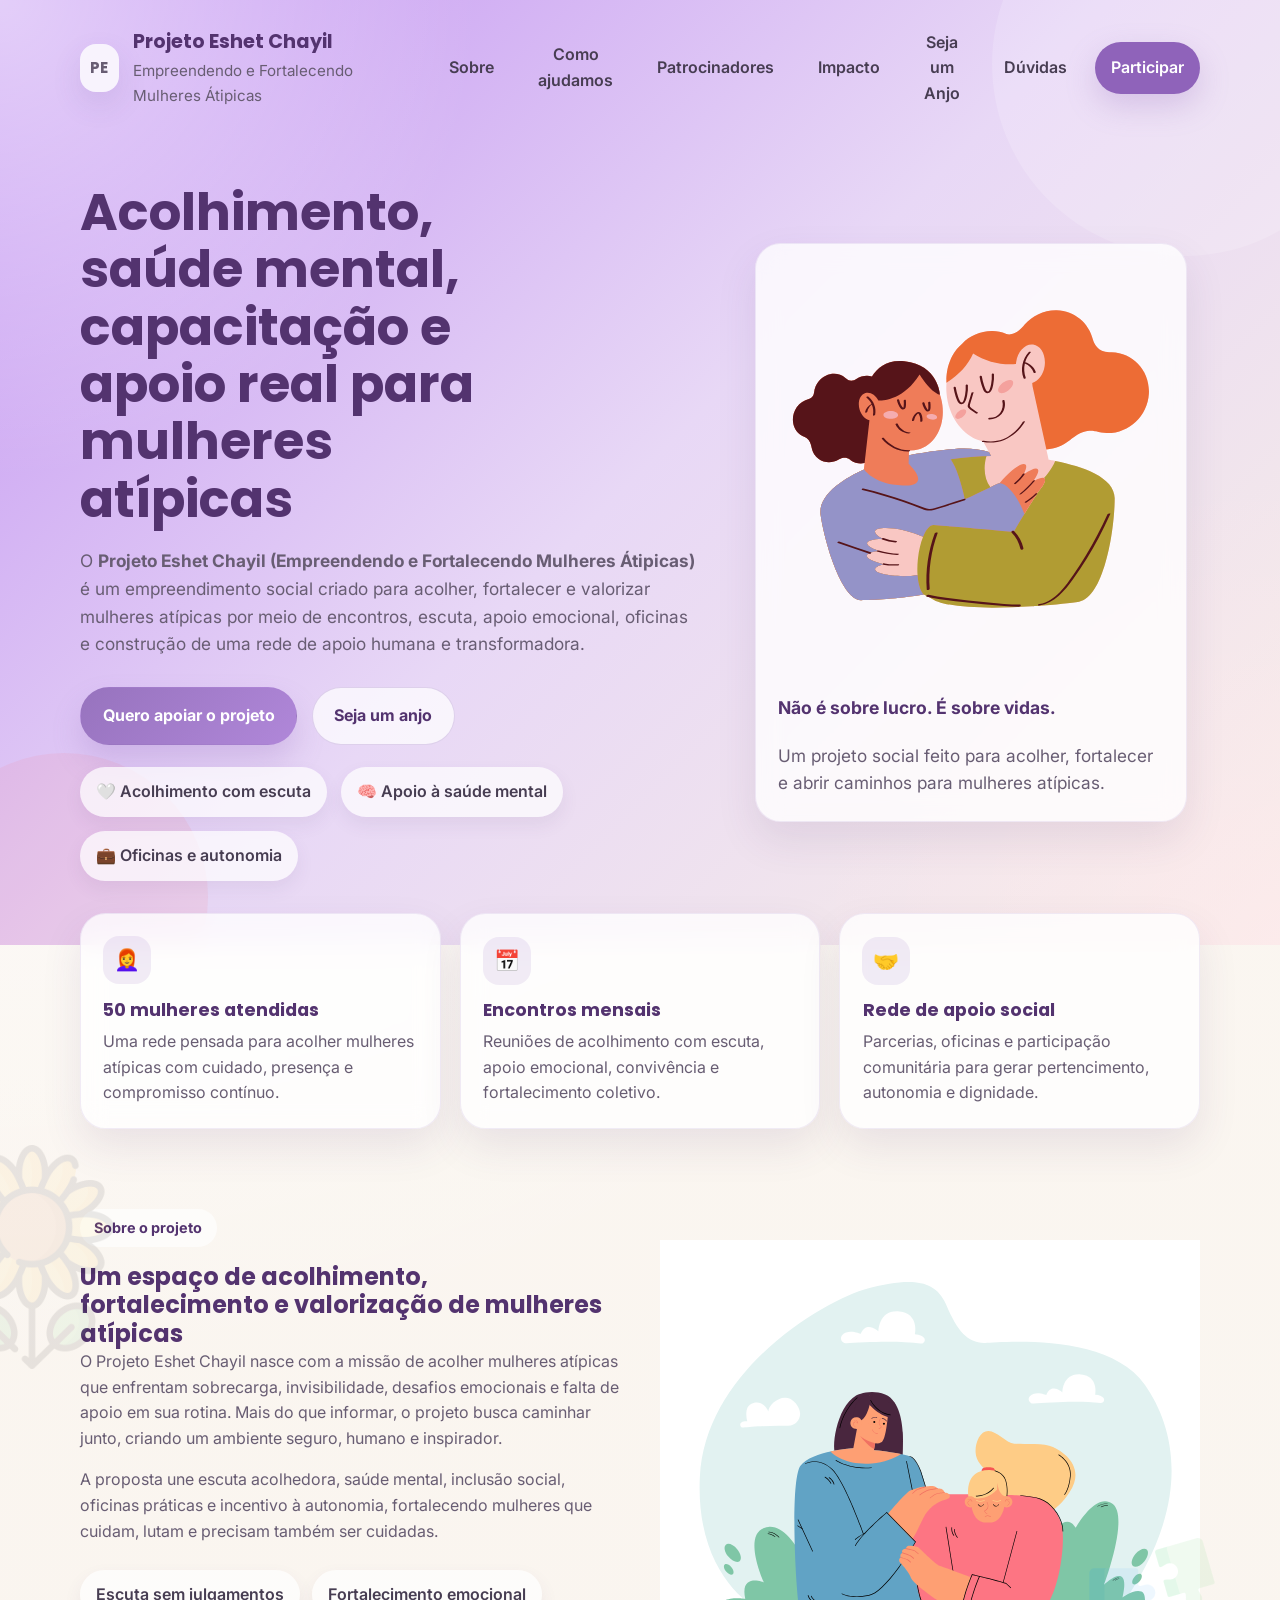
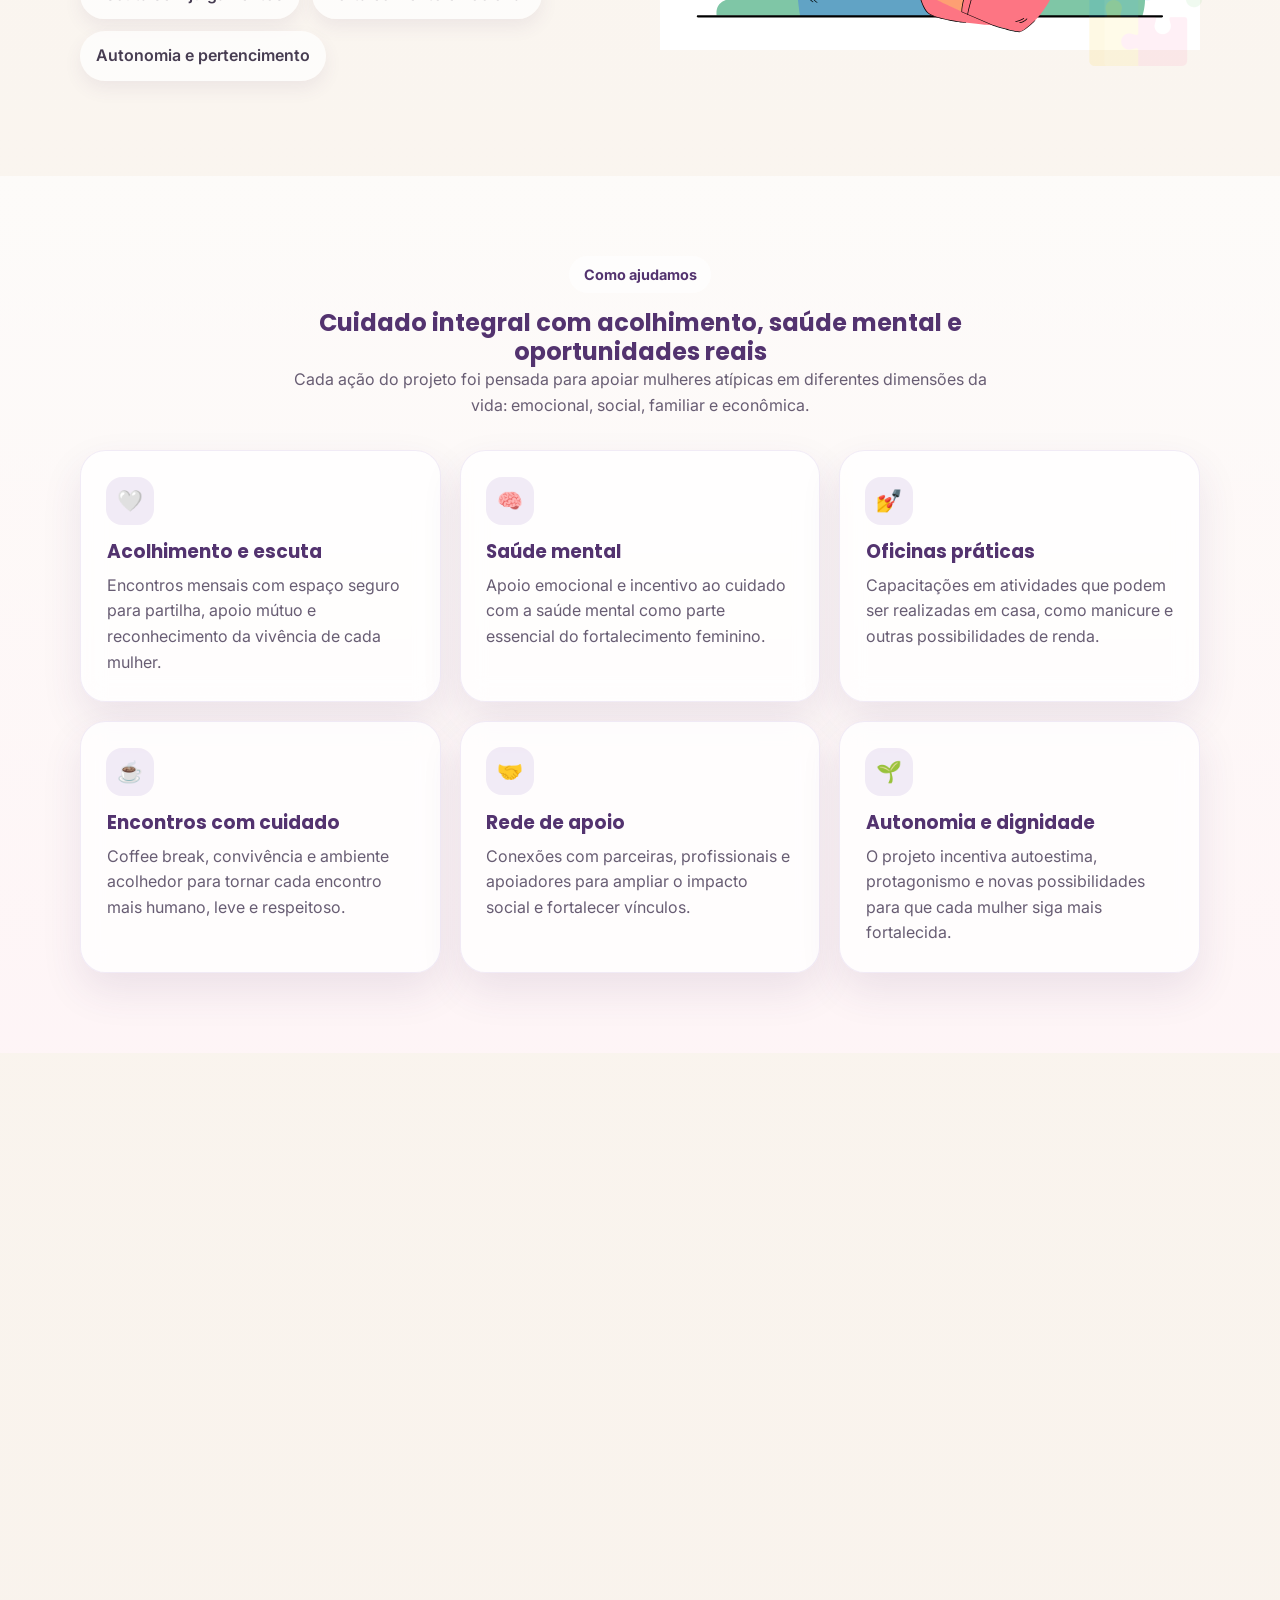
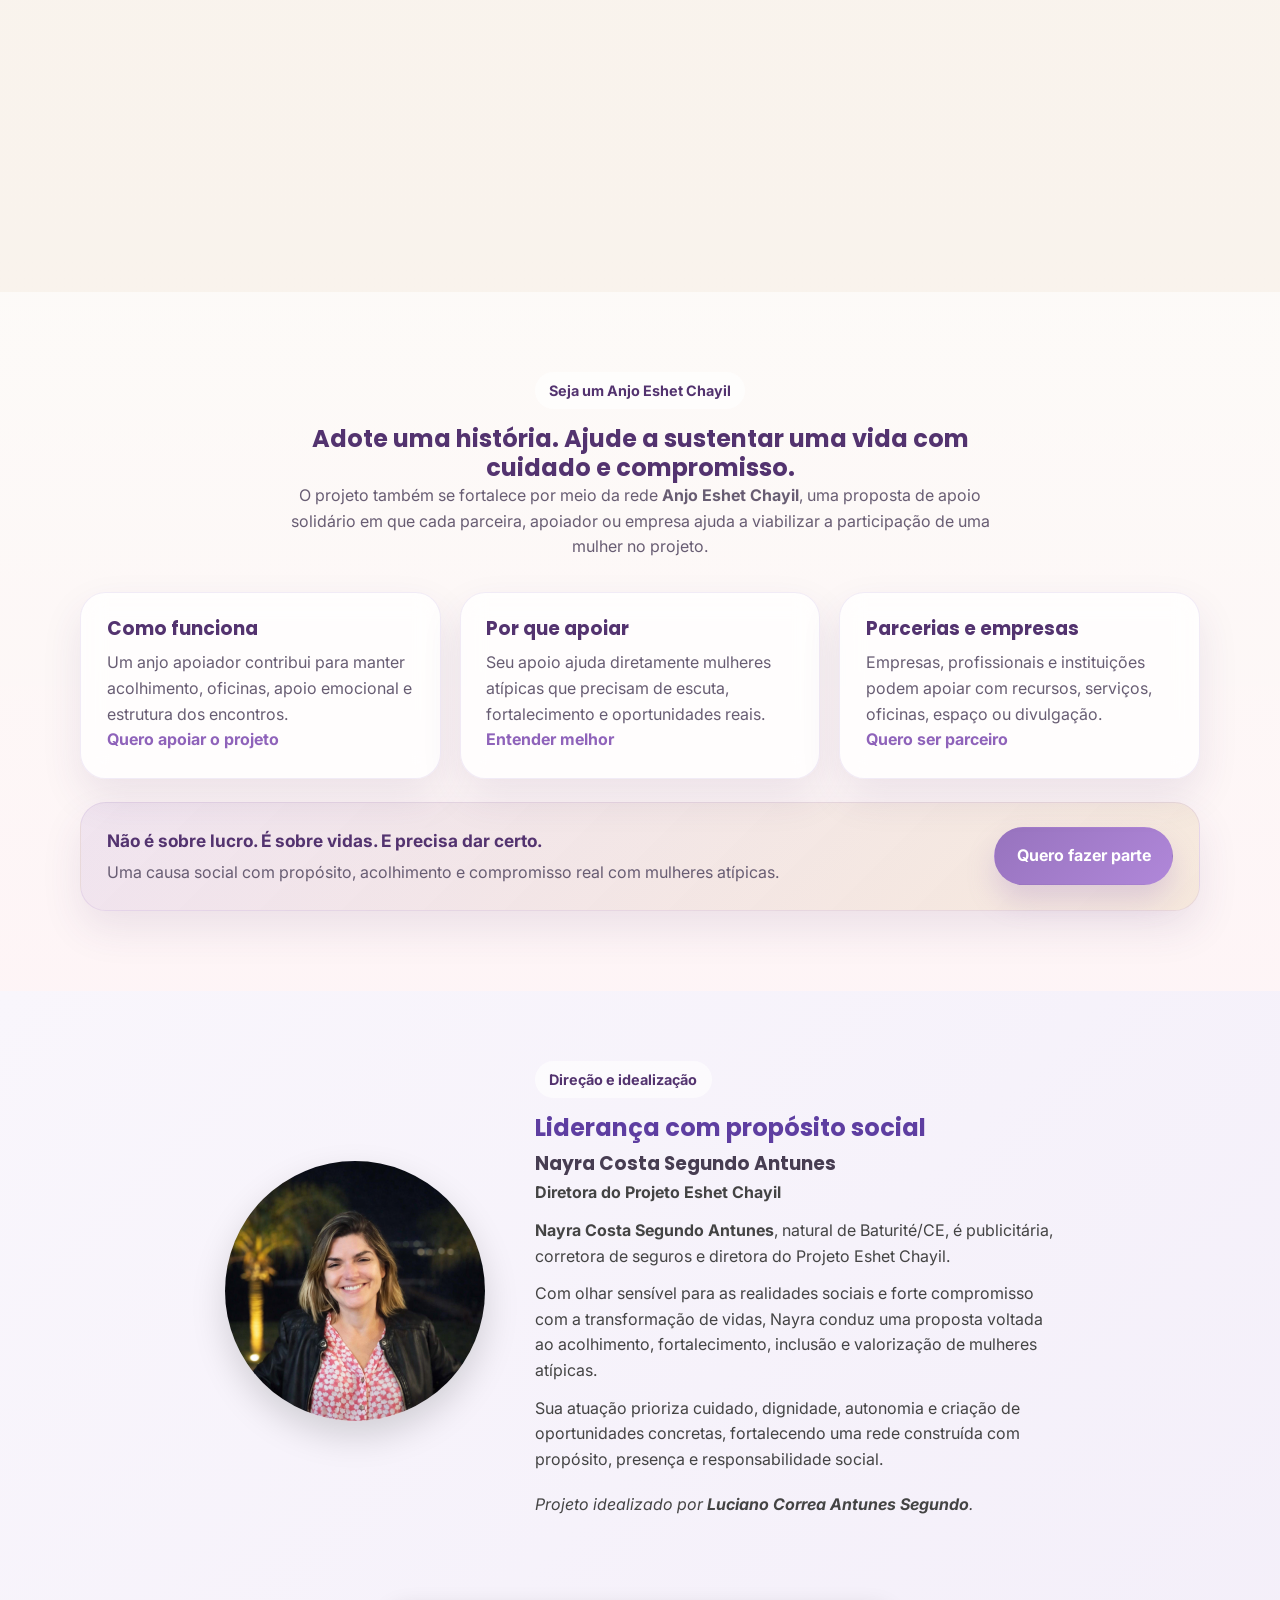
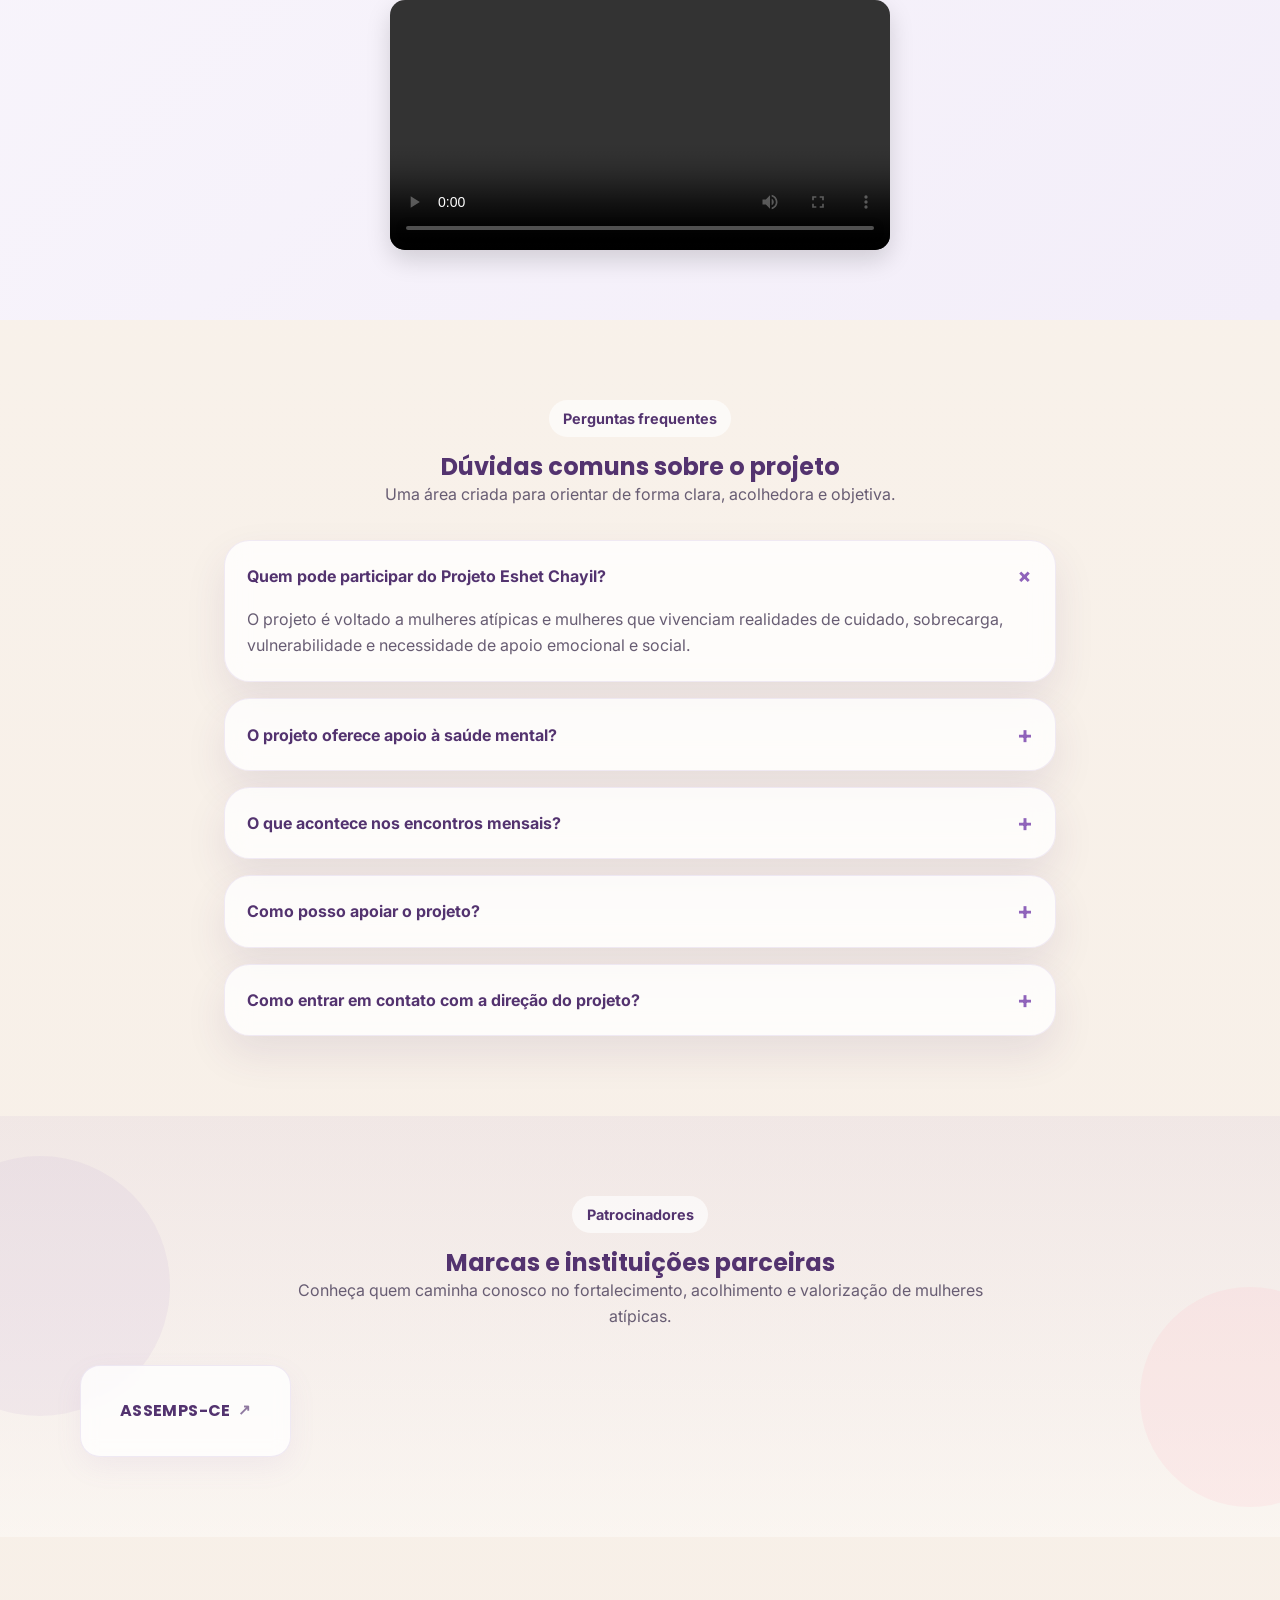
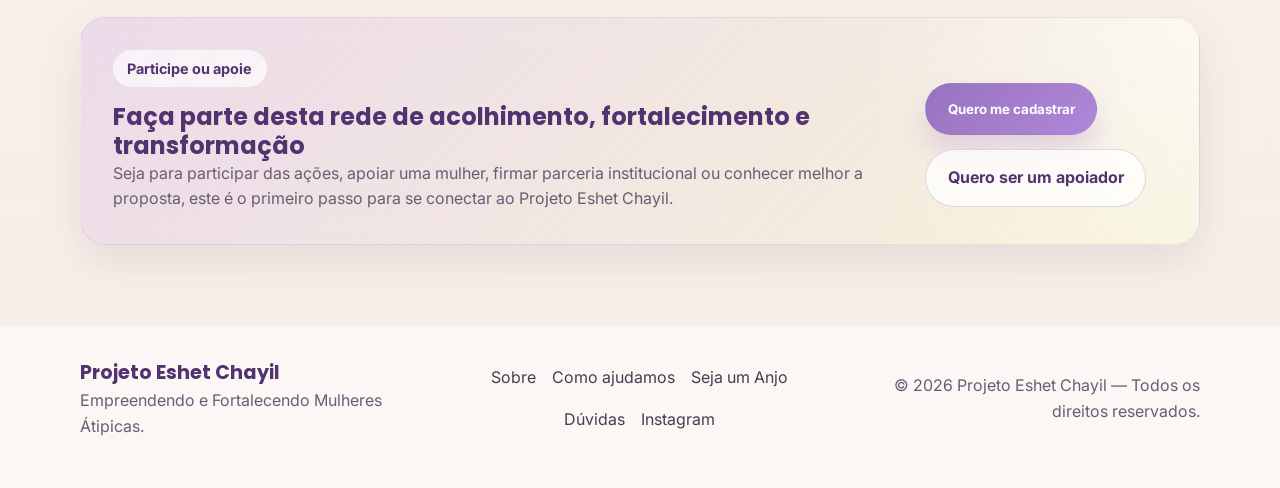
==== commit 9e0b0503: "refactor: alteracao layout section patrocinadores" ====
--- a/index.html
+++ b/index.html
@@ -403,37 +403,31 @@
       </div>
     </section>
 
-    <section class="section sponsors-section reveal" id="patrocinadores">
-      <div class="container">
-        <div class="section-heading centralizado">
-          <span class="section-tag">Patrocinadores</span>
-          <h2>Quem apoia o Projeto Eshet Chayil</h2>
-          <p>
-            Empresas e instituições que acreditam no acolhimento, fortalecimento
-            e valorização de mulheres atípicas.
-          </p>
-        </div>
-
-        <div class="sponsors-grid">
-          <article class="sponsor-card soft-card">
-            <div class="sponsor-logo sponso-logo-text">
-             <img src="assets/imgs/assemps-logo.png" alt="">
-            </div>
-
-            <h3>ASSEMPS</h3>
-
-            <p>
-             Associação Evangélica de Militares e Profissionais de Segurança no Estado do Ceará,
-    apoiando iniciativas de impacto social, fortalecimento comunitário e cuidado com pessoas.
-            </p>
-
-            <a href="https://assemps.azurewebsites.net/" target="_blank" rel="noopener noreferrer" class="text-link">
-              Conhecer a ASSEMPS
-            </a>
-          </article>
-        </div>
-      </div>
-    </section>
+  <section class="section sponsors-section reveal" id="patrocinadores">
+  <div class="container">
+    <div class="section-heading centralizado">
+      <span class="section-tag">Patrocinadores</span>
+      <h2>Marcas e instituições parceiras</h2>
+      <p>
+        Conheça quem caminha conosco no fortalecimento, acolhimento
+        e valorização de mulheres atípicas.
+      </p>
+    </div>
+
+    <div class="sponsors-grid">
+      <a
+        href="https://assemps.azurewebsites.net/"
+        target="_blank"
+        rel="noopener noreferrer"
+        class="sponsor-brand"
+        aria-label="Visitar site da ASSEMPS-CE"
+      >
+        <span class="sponsor-name">ASSEMPS-CE</span>
+        <span class="sponsor-arrow">↗</span>
+      </a>
+    </div>
+  </div>
+</section>
 
 
     <section class="section cta-section reveal" id="cadastro">
--- a/assets/css/sponsors.css
+++ b/assets/css/sponsors.css
@@ -1,58 +1,122 @@
 .sponsors-section {
+  position: relative;
+  overflow: hidden;
   background: linear-gradient(
     180deg,
-    rgba(151, 115, 190, 0.08),
-    rgba(255, 255, 255, 0.4)
+    rgba(151, 115, 190, 0.07),
+    rgba(255, 255, 255, 0.38)
   );
+}
+
+.sponsors-section::before {
+  content: "";
+  position: absolute;
+  width: 260px;
+  height: 260px;
+  top: 40px;
+  left: -90px;
+  border-radius: 50%;
+  background: rgba(151, 115, 190, 0.08);
+  pointer-events: none;
+}
+
+.sponsors-section::after {
+  content: "";
+  position: absolute;
+  width: 220px;
+  height: 220px;
+  right: -80px;
+  bottom: 30px;
+  border-radius: 50%;
+  background: rgba(255, 182, 193, 0.16);
+  pointer-events: none;
+}
+
+.sponsors-section .container {
+  position: relative;
+  z-index: 1;
 }
 
 .sponsors-grid {
   display: grid;
-  grid-template-columns: repeat(auto-fit, minmax(220px, 1fr));
-  gap: 1.5rem;
-  margin-top: 2rem;
+  grid-template-columns: repeat(5, minmax(0, 1fr));
+  gap: 1rem;
+  margin-top: 2.2rem;
 }
 
-.sponsor-card {
-  text-align: center;
-  padding: 1.5rem;
-  transition: transform 0.3s ease, box-shadow 0.3s ease;
-}
-
-.sponsor-logo {
-  width: 100%;
-  height: 180px;
-  margin-bottom: 1.2rem;
-  border-radius: 18px;
-  overflow: hidden;
-  background: #ffffff;
-  padding: 1rem;
+.sponsor-brand {
+  min-height: 92px;
+  padding: 1rem 1.1rem;
+  border-radius: 20px;
+  text-decoration: none;
+  color: var(--roxo-escuro);
+  font-family: 'Poppins', sans-serif;
+  font-weight: 700;
+  letter-spacing: 0.35px;
   display: flex;
   align-items: center;
   justify-content: center;
+  gap: 0.45rem;
+  text-align: center;
+  background: rgba(255, 255, 255, 0.78);
+  border: 1px solid rgba(151, 115, 190, 0.14);
+  box-shadow: 0 10px 28px rgba(151, 115, 190, 0.08);
+  backdrop-filter: blur(8px);
+  transition: 
+    transform 0.3s ease,
+    box-shadow 0.3s ease,
+    border-color 0.3s ease,
+    color 0.3s ease,
+    background 0.3s ease;
 }
 
-.sponsor-logo img {
-  width: 100%;
-  height: 100%;
-  object-fit: contain;
-  display: block;
+.sponsor-brand:hover {
+  transform: translateY(-5px);
+  color: var(--rosa-principal);
+  border-color: rgba(151, 115, 190, 0.32);
+  background: rgba(255, 255, 255, 0.95);
+  box-shadow: 0 18px 42px rgba(151, 115, 190, 0.16);
 }
 
-.sponsor-logo span {
-  font-family: 'Poppins', sans-serif;
-  font-weight: 700;
-  color: var(--roxo-escuro);
-  font-size: 1.1rem;
+.sponsor-name {
+  display: inline-block;
 }
 
-.sponsor-card h3 {
-  color: var(--roxo-escuro);
-  margin-bottom: 0.6rem;
+.sponsor-arrow {
+  font-size: 0.95rem;
+  opacity: 0.65;
+  transition: transform 0.3s ease, opacity 0.3s ease;
 }
 
-.sponsor-card p {
-  font-size: 0.95rem;
-  line-height: 1.6;
+.sponsor-brand:hover .sponsor-arrow {
+  transform: translate(3px, -3px);
+  opacity: 1;
 }
 
+@media (max-width: 1024px) {
+  .sponsors-grid {
+    grid-template-columns: repeat(3, minmax(0, 1fr));
+  }
+}
+
+@media (max-width: 768px) {
+  .sponsors-grid {
+    grid-template-columns: repeat(2, minmax(0, 1fr));
+  }
+
+  .sponsor-brand {
+    min-height: 82px;
+    font-size: 0.95rem;
+    padding: 0.9rem;
+  }
+}
+
+@media (max-width: 480px) {
+  .sponsors-grid {
+    grid-template-columns: 1fr;
+  }
+
+  .sponsor-brand {
+    min-height: 76px;
+  }
+}
